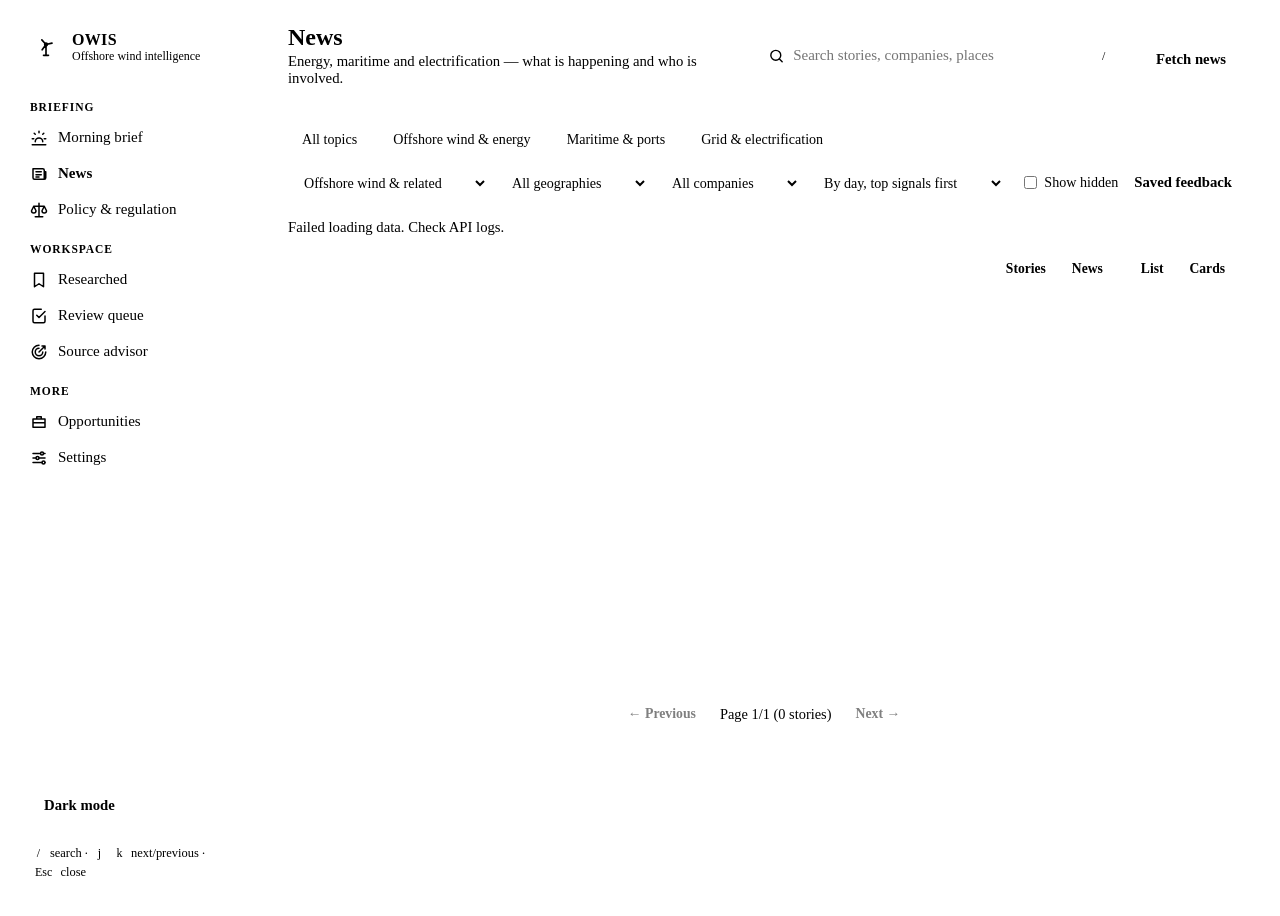
==== owis/apps/web/news.html @ 5b32b881 "Lead a story with its account and write it when the story is opened A story without an account showe" ====
<!doctype html>
<html lang="en">
<head>
  <meta charset="utf-8" />
  <meta name="viewport" content="width=device-width, initial-scale=1" />
  <title>OWIS News</title>
  <link rel="stylesheet" href="/static/theme.css" />
  <script src="/static/theme.js"></script>
  <style>
    /* Page styles for /news. Colours come from the tokens in theme.css. */
    [hidden] { display: none !important; }
    * { box-sizing: border-box; }

    /* ---------- App shell: sidebar + main column ---------- */
    .app { display: grid; grid-template-columns: 248px minmax(0, 1fr); min-height: 100vh; }
    .sidebar {
      position: sticky; top: 0; height: 100vh;
      display: flex; flex-direction: column; gap: 4px;
      padding: 18px 12px 14px;
      background: var(--sidebar);
      border-right: 1px solid var(--line);
      overflow-y: auto;
    }
    .brand { display: flex; align-items: center; gap: 10px; padding: 4px 10px 18px; color: var(--ink); text-decoration: none; }
    .brand:hover { color: var(--ink); }
    .brand-logo {
      display: grid; place-items: center; width: 32px; height: 32px; flex: none;
      border-radius: 8px; background: var(--brand); color: var(--brand-ink);
    }
    .brand-logo svg { width: 20px; height: 20px; }
    .brand-name { display: block; font-weight: 700; font-size: 1rem; letter-spacing: 0.02em; line-height: 1.2; }
    .brand-sub { display: block; font-size: 0.75rem; color: var(--muted); line-height: 1.3; }
    .side-nav { display: flex; flex-direction: column; gap: 2px; }
    .nav-label { padding: 14px 10px 6px; font-size: 0.72rem; font-weight: 700; letter-spacing: 0.08em; text-transform: uppercase; color: var(--muted); }
    .nav-item {
      display: flex; align-items: center; justify-content: flex-start; gap: 10px; width: 100%;
      margin: 0; padding: 8px 10px;
      border: 0; border-radius: 8px;
      background: transparent; color: var(--ink-2);
      font: inherit; font-size: 0.94rem; font-weight: 500; text-align: left; text-decoration: none;
      cursor: pointer;
    }
    .nav-item svg { width: 18px; height: 18px; flex: none; color: var(--muted); }
    .nav-item:hover, .nav-item:hover:not([disabled]) { background: var(--surface-hover); border-color: transparent; color: var(--ink); text-decoration: none; }
    .nav-item.active, .nav-item[aria-pressed="true"], .nav-item.active:hover:not([disabled]), .nav-item[aria-pressed="true"]:hover:not([disabled]) { background: var(--active-bg); color: var(--active-ink); font-weight: 600; }
    .theme-toggle:hover:not([disabled]) { background: var(--surface-hover); border-color: var(--line-strong); color: var(--ink); }
    .nav-item.active svg, .nav-item[aria-pressed="true"] svg { color: var(--brand); }
    .nav-count { margin-left: auto; padding: 0 7px; border-radius: 999px; background: var(--surface-2); color: var(--muted); font-size: 0.78rem; font-weight: 600; line-height: 1.6; }
    .nav-count:empty { display: none; }
    .sidebar-foot { margin-top: auto; padding: 12px 10px 0; display: flex; flex-direction: column; align-items: flex-start; gap: 10px; }
    .shortcut-hint { font-size: 0.78rem; color: var(--muted); line-height: 1.5; }
    kbd {
      display: inline-block; min-width: 1.4em; padding: 0 5px;
      border: 1px solid var(--line-strong); border-bottom-width: 2px; border-radius: 4px;
      background: var(--surface); color: var(--ink-2);
      font-family: var(--font); font-size: 0.75rem; text-align: center; line-height: 1.5;
    }

    .main { min-width: 0; }
    .main-head {
      position: sticky; top: 0; z-index: 30;
      display: flex; align-items: center; justify-content: space-between; gap: 20px;
      padding: 16px 32px;
      background: color-mix(in srgb, var(--page) 88%, transparent);
      backdrop-filter: blur(8px);
      border-bottom: 1px solid var(--line);
    }
    .main-head h1 { margin: 0; font-size: 1.5rem; font-weight: 700; }
    .main-head p { margin: 2px 0 0; color: var(--muted); font-size: 0.92rem; }
    .search {
      position: relative; flex: 0 1 380px;
    }
    .search svg { position: absolute; left: 11px; top: 50%; width: 17px; height: 17px; transform: translateY(-50%); color: var(--muted); pointer-events: none; }
    .search input { padding-left: 36px; padding-right: 40px; border-radius: 10px; background: var(--surface); }
    .search kbd { position: absolute; right: 10px; top: 50%; transform: translateY(-50%); pointer-events: none; }
    .quick-fetch { display: flex; align-items: center; gap: 10px; flex: none; }
    .quick-fetch .muted { font-size: 0.85rem; max-width: 220px; }
    .quick-fetch .muted:empty { display: none; }
    .research-panel.brief { border-left: 4px solid var(--brand); }
    .brief-headline { font-size: 1.2rem; font-weight: 700; margin: 4px 0 10px; }
    .brief ol { padding-left: 1.3em; margin: 8px 0; }
    .brief ol li { margin: 0 0 12px; }
    .brief ol li p { margin: 2px 0; }
    .brief .brief-sources { font-size: 0.85rem; color: var(--muted); }
    .content { max-width: 1080px; padding: 22px 32px 64px; }

    /* ---------- Controls ---------- */
    textarea, input, select {
      width: 100%;
      border: 1px solid var(--line-strong);
      border-radius: 8px;
      padding: 8px 11px;
      font: inherit; font-size: 0.94rem;
      background: var(--surface); color: var(--ink);
    }
    textarea { min-height: 110px; font-family: var(--mono); font-size: 0.88rem; line-height: 1.5; }
    input:focus, select:focus, textarea:focus { outline: 2px solid var(--brand); outline-offset: 0; border-color: var(--brand); }
    input[type="checkbox"], input[type="radio"] { width: auto; accent-color: var(--brand); }
    input[type="search"]::-webkit-search-cancel-button { cursor: pointer; }
    label { font-size: 0.88rem; }
    .field { display: flex; flex-direction: column; gap: 5px; font-size: 0.85rem; font-weight: 600; color: var(--ink-2); }
    button {
      display: inline-flex; align-items: center; justify-content: center; gap: 6px;
      margin-top: 8px;
      border: 1px solid var(--brand);
      border-radius: 8px;
      padding: 8px 14px;
      background: var(--brand); color: var(--brand-ink);
      font: inherit; font-size: 0.92rem; font-weight: 600;
      cursor: pointer;
      transition: background-color 0.12s ease, border-color 0.12s ease;
    }
    button:hover:not([disabled]) { background: var(--brand-hover); border-color: var(--brand-hover); }
    button[disabled] { opacity: 0.5; cursor: not-allowed; }
    button.is-busy { opacity: 0.75; cursor: progress; }
    .btn-secondary { background: var(--secondary-bg); color: var(--secondary-ink); border-color: var(--line-strong); box-shadow: var(--shadow); }
    .btn-secondary:hover:not([disabled]) { background: var(--surface-hover); border-color: var(--line-strong); }
    .btn-warning { background: var(--danger-bg); color: var(--danger); border-color: color-mix(in srgb, var(--danger) 45%, transparent); }
    .btn-warning:hover:not([disabled]) { background: var(--danger-bg); border-color: var(--danger); }
    .btn-ghost { background: transparent; color: var(--brand); border-color: transparent; padding-inline: 8px; }
    .btn-ghost:hover:not([disabled]) { background: var(--brand-soft); border-color: transparent; }
    a { text-decoration: none; }
    a:hover { text-decoration: underline; }

    /* ---------- Generic blocks used by rendered content ---------- */
    section { margin: 0; }
    .card { background: var(--surface); border: 1px solid var(--line); border-radius: 12px; padding: 20px; box-shadow: var(--shadow); }
    .card h3 { margin: 0 0 6px; font-size: 1.05rem; }
    .muted { color: var(--muted); font-size: 0.94rem; }
    .meta { margin-top: 4px; font-size: 0.86rem; color: var(--muted); }
    .grid { display: grid; grid-template-columns: repeat(auto-fill, minmax(290px, 1fr)); gap: 16px; }
    .two-col { display: grid; grid-template-columns: 1fr 1fr; gap: 14px; }
    .status { margin-top: 8px; color: var(--ok); font-size: 0.92rem; }
    .status.warn { color: var(--warn); }
    .status:empty { display: none; }
    .inline-tags, .master-tags, .story-tags { display: flex; flex-wrap: wrap; gap: 6px; }
    .inline-tags { margin-top: 8px; }
    .inline-tag, .chip-tag {
      display: inline-flex; align-items: center;
      padding: 1px 9px; border-radius: 999px;
      font-size: 0.78rem; font-weight: 500; line-height: 1.6;
      background: var(--tag-bg); color: var(--tag-ink);
    }
    .inline-tag.is-geo, .chip-tag.is-geo { background: var(--tag-plain-bg); color: var(--tag-plain-ink); }
    .inline-tag.is-actor, .chip-tag.is-actor { background: var(--tag-actor-bg); color: var(--tag-actor-ink); }
    .card-actions-inline { display: flex; flex-wrap: wrap; align-items: center; gap: 8px; margin-top: 10px; }
    .card-actions-inline button { margin-top: 0; padding: 6px 12px; font-size: 0.86rem; }
    .compact-card h3 { font-size: 1rem; line-height: 1.35; margin-bottom: 4px; }
    .compact-image { width: 100%; height: 140px; border-radius: 8px; object-fit: cover; margin-bottom: 10px; background: var(--surface-2); }
    .compact-summary { margin: 6px 0 0; font-size: 0.94rem; color: var(--muted); line-height: 1.5; display: -webkit-box; -webkit-line-clamp: 3; -webkit-box-orient: vertical; overflow: hidden; }
    .compact-meta-row { margin-top: 8px; font-size: 0.84rem; color: var(--muted); display: flex; flex-wrap: wrap; gap: 4px 10px; }
    .related-strip { margin-top: 10px; padding-top: 10px; border-top: 1px dashed var(--line); }
    .related-strip-title { font-size: 0.75rem; font-weight: 700; color: var(--muted); text-transform: uppercase; letter-spacing: 0.06em; margin-bottom: 6px; }
    .related-item { display: flex; justify-content: space-between; align-items: flex-start; gap: 8px; padding: 6px 0; border-top: 1px solid var(--line); }
    .related-item:first-of-type { border-top: 0; }
    .related-item-title { font-size: 0.9rem; line-height: 1.4; }
    .related-item-meta { font-size: 0.8rem; color: var(--muted); margin-top: 2px; }
    .related-item button { margin-top: 0; padding: 4px 9px; font-size: 0.8rem; flex: none; }
    .collection-head { display: flex; justify-content: space-between; align-items: center; gap: 8px; margin-bottom: 8px; }
    .collection-key { font-family: var(--mono); font-size: 0.82rem; color: var(--muted); }
    .collection-item { margin: 10px 0; font-size: 0.94rem; }
    .master-card { border: 1px solid var(--line); border-radius: 12px; padding: 16px; background: var(--surface); box-shadow: var(--shadow); }
    .master-card.has-image { display: grid; grid-template-columns: minmax(0, 1fr) 150px; gap: 14px; }
    .master-content { min-width: 0; }
    .master-title { font-size: 1.05rem; font-weight: 700; line-height: 1.35; margin-bottom: 4px; }
    .master-summary, .master-why { color: var(--muted); line-height: 1.5; font-size: 0.94rem; margin-top: 6px; }
    .master-tags { margin-top: 10px; }
    .story-thumb { display: block; border-radius: 8px; min-height: 100px; background-size: cover; background-position: center; background-color: var(--surface-2); }
    .selection-row { margin-top: 8px; font-size: 0.88rem; color: var(--muted); }
    .health-dot { display: inline-block; width: 9px; height: 9px; border-radius: 50%; margin-right: 6px; vertical-align: middle; }
    .health-green { background: #16a34a; }
    .health-yellow { background: #f59e0b; }
    .health-red { background: #dc2626; }
    .health-gray { background: #94a3b8; }
    .badge-paywall { display: inline-block; margin-left: 8px; padding: 1px 8px; border-radius: 999px; font-size: 0.75rem; font-weight: 700; background: var(--danger-bg); color: var(--danger); vertical-align: middle; }
    .count-badge { display: inline-block; min-width: 30px; padding: 1px 8px; border-radius: 999px; background: var(--tag-bg); color: var(--tag-ink); font-size: 0.82rem; font-weight: 700; text-align: center; }
    .count-badge.is-zero { background: var(--tag-plain-bg); color: var(--muted); }
    .card.is-clickable { cursor: pointer; transition: border-color 0.12s ease, box-shadow 0.12s ease; }
    .card.is-clickable:hover { border-color: var(--line-strong); box-shadow: var(--shadow-md); }
    .story-card.is-updated { animation: storyPulse 1.2s ease both; }
    @keyframes storyPulse { 0% { box-shadow: 0 0 0 3px var(--active-line); } 100% { box-shadow: var(--shadow); } }
    .research-panel { margin: 16px 0; padding: 18px 20px; border: 1px solid var(--line); border-radius: 12px; background: var(--surface); color: var(--ink); }
    .research-panel h3, .research-panel h4 { margin: 14px 0 6px; }
    .research-panel > h3:first-child, .research-panel > h4:first-child { margin-top: 0; }
    .research-panel p, .research-panel li { line-height: 1.6; }
    .research-ratings { display: grid; grid-template-columns: repeat(auto-fit, minmax(200px, 1fr)); gap: 12px; }
    .research-ratings > div { padding: 12px 14px; border: 1px solid var(--line); border-radius: 10px; background: var(--surface-2); }
    .pager { display: flex; align-items: center; justify-content: center; gap: 12px; margin-top: 20px; color: var(--muted); font-size: 0.9rem; }
    .pager button { margin-top: 0; padding: 6px 12px; font-size: 0.86rem; }

    /* ---------- Section heading inside a view ---------- */
    .view-head { display: flex; align-items: flex-end; justify-content: space-between; gap: 16px; flex-wrap: wrap; margin-bottom: 16px; }
    .view-head h2 { margin: 0; font-size: 1.2rem; }
    .view-head p { margin: 4px 0 0; color: var(--muted); font-size: 0.92rem; max-width: 70ch; }
    .view-actions { display: flex; flex-wrap: wrap; align-items: center; gap: 8px; }
    .view-actions button { margin-top: 0; }
    .tab-panel { display: none; }
    .tab-panel.active { display: block; }

    /* ---------- News toolbar ---------- */
    .toolbar { display: flex; flex-direction: column; gap: 12px; margin-bottom: 18px; }
    .chip-row { display: flex; flex-wrap: wrap; gap: 8px; }
    .chip {
      margin: 0; padding: 6px 14px;
      border: 1px solid var(--line-strong); border-radius: 999px;
      background: var(--surface); color: var(--ink-2);
      font-size: 0.88rem; font-weight: 500; box-shadow: none;
    }
    .chip:hover:not([disabled]) { background: var(--surface-hover); border-color: var(--line-strong); }
    .chip[aria-pressed="true"], .chip[aria-pressed="true"]:hover:not([disabled]) { background: var(--ink); border-color: var(--ink); color: var(--surface); }
    .filter-row { display: flex; flex-wrap: wrap; align-items: center; gap: 8px; }
    .pill-select {
      width: auto; max-width: 220px; padding: 6px 30px 6px 12px;
      border-radius: 8px; font-size: 0.88rem; font-weight: 500;
      background-color: var(--surface);
    }
    .filter-row .spacer { flex: 1; }
    .toggle-label { display: inline-flex; align-items: center; gap: 7px; font-size: 0.88rem; color: var(--ink-2); cursor: pointer; }
    .view-toggle { display: inline-flex; gap: 2px; padding: 3px; border: 1px solid var(--line); border-radius: 9px; background: var(--surface-2); }
    .view-toggle button { margin: 0; padding: 4px 12px; border: 0; border-radius: 6px; background: transparent; color: var(--muted); font-size: 0.85rem; box-shadow: none; }
    .view-toggle button:hover:not([disabled]) { background: transparent; color: var(--ink); }
    .view-toggle button.active, .view-toggle button.active:hover:not([disabled]) { background: var(--surface); color: var(--ink); box-shadow: var(--shadow); }
    #feedbackNotice:empty { display: none; }
    #showDismissed { margin: 0; }

    /* ---------- Story feed ---------- */
    #readingStories.story-list { display: flex; flex-direction: column; background: var(--surface); border: 1px solid var(--line); border-radius: 12px; box-shadow: var(--shadow); overflow: hidden; }
    .day-head { margin: 0; padding: 14px 20px 8px; font-size: 0.78rem; font-weight: 700; letter-spacing: 0.06em; text-transform: uppercase; color: var(--muted); background: var(--surface-2); border-bottom: 1px solid var(--line); }
    .story-list .day-head:not(:first-child) { border-top: 1px solid var(--line); }
    .grid .day-head { grid-column: 1 / -1; padding: 6px 2px 0; background: transparent; border: 0; }
    .story {
      display: grid; grid-template-columns: minmax(0, 1fr) auto; gap: 18px;
      padding: 18px 20px; cursor: pointer; position: relative;
      transition: background-color 0.12s ease;
    }
    .story-list .story + .story { border-top: 1px solid var(--line); }
    .story:hover { background: var(--surface-hover); }
    .story.is-active { background: var(--active-bg); box-shadow: inset 3px 0 0 var(--brand); }
    .story-source { display: flex; align-items: center; flex-wrap: wrap; gap: 6px; font-size: 0.84rem; color: var(--muted); }
    .source-avatar {
      display: grid; place-items: center; width: 20px; height: 20px; flex: none;
      border-radius: 5px; background: var(--brand-soft); color: var(--brand);
      font-size: 0.7rem; font-weight: 800;
    }
    .source-name { color: var(--ink-2); font-weight: 600; }
    .sources-badge { padding: 0 8px; border-radius: 999px; border: 1px solid var(--line-strong); font-size: 0.75rem; font-weight: 600; color: var(--ink-2); line-height: 1.6; }
    .case-link { background: none; cursor: pointer; margin: 0; box-shadow: none; color: var(--brand); border-color: var(--brand); }
    .case-link:hover { background: var(--brand-soft); }
    .case-name { display: block; font-size: 0.78rem; font-weight: 700; letter-spacing: 0.04em; text-transform: uppercase; color: var(--brand); margin-bottom: 2px; }
    .case-timeline { list-style: none; padding: 0; margin: 8px 0 0; border-left: 2px solid var(--line-strong); }
    .case-timeline li { position: relative; padding: 0 0 16px 16px; }
    .case-timeline li::before { content: ""; position: absolute; left: -6px; top: 6px; width: 10px; height: 10px; border-radius: 50%; background: var(--brand); }
    .case-timeline time { font-size: 0.8rem; color: var(--muted); }
    .case-timeline button { display: block; margin: 2px 0 4px; padding: 0; border: 0; background: none; color: var(--ink); font-weight: 700; font-size: 1rem; text-align: left; cursor: pointer; box-shadow: none; }
    .case-timeline button:hover { text-decoration: underline; }
    .case-timeline p { margin: 0 0 4px; }
    .focus-badge { padding: 0 8px; border-radius: 999px; background: var(--tag-actor-bg); color: var(--tag-actor-ink); font-size: 0.75rem; font-weight: 600; line-height: 1.6; }
    .access-badge { padding: 0 8px; border-radius: 999px; border: 1px solid var(--line-strong); color: var(--warn); font-size: 0.75rem; font-weight: 600; line-height: 1.6; }
    .access-badge::before { content: "\1F512\FE0E  "; font-size: 0.7rem; }
    .access-badge.is-open { color: var(--ok); }
    .access-badge.is-open::before { content: "\2713  "; }
    .also-covered ul { margin: 6px 0 0; padding-left: 18px; }
    .also-covered li { margin: 4px 0; }
    .signal-reasons { margin-top: 10px; display: flex; flex-wrap: wrap; align-items: center; gap: 6px; font-size: 0.82rem; color: var(--muted); }
    .story h3 { margin: 6px 0 0; font-size: 1.08rem; line-height: 1.38; font-weight: 650; }
    .story-open {
      margin: 0; padding: 0; border: 0; background: none; box-shadow: none;
      color: var(--ink); font: inherit; text-align: left; display: inline; cursor: pointer;
    }
    .story-open:hover:not([disabled]) { background: none; color: var(--brand); }
    .story-open::after { content: ""; position: absolute; inset: 0; }
    .story-description { margin: 6px 0 0; color: var(--muted); font-size: 0.95rem; line-height: 1.55; max-width: 72ch; display: -webkit-box; -webkit-line-clamp: 2; -webkit-box-orient: vertical; overflow: hidden; }
    .story-tags { margin-top: 10px; position: relative; }
    .story-image { width: 132px; height: 92px; border-radius: 8px; background: var(--surface-2) center / cover no-repeat; border: 1px solid var(--line); }
    #readingStories.grid .story { grid-template-columns: 1fr; gap: 12px; padding: 14px; background: var(--surface); border: 1px solid var(--line); border-radius: 12px; box-shadow: var(--shadow); }
    #readingStories.grid .story:hover { box-shadow: var(--shadow-md); border-color: var(--line-strong); }
    #readingStories.grid .story-image { order: -1; width: 100%; height: 160px; }
    #readingStories.grid .story-description { -webkit-line-clamp: 3; }
    .empty-state { padding: 48px 24px; text-align: center; color: var(--muted); }
    .empty-state strong { display: block; margin-bottom: 4px; color: var(--ink); font-size: 1.05rem; }
    .skeleton { padding: 18px 20px; border-top: 1px solid var(--line); }
    .skeleton:first-child { border-top: 0; }
    .skeleton span { display: block; height: 12px; margin-top: 10px; border-radius: 6px; background: var(--skeleton); animation: shimmer 1.4s ease-in-out infinite; }
    .skeleton span:first-child { width: 22%; margin-top: 0; }
    .skeleton span:nth-child(2) { width: 70%; height: 16px; }
    .skeleton span:nth-child(3) { width: 92%; }
    @keyframes shimmer { 50% { opacity: 0.45; } }

    /* ---------- Settings ---------- */
    .settings-tabs { display: flex; gap: 4px; margin-bottom: 20px; border-bottom: 1px solid var(--line); }
    .settings-tabs [role="tab"] {
      margin: 0 0 -1px; padding: 10px 14px;
      border: 0; border-bottom: 2px solid transparent; border-radius: 0;
      background: transparent; color: var(--muted); font-weight: 600; box-shadow: none;
    }
    .settings-tabs [role="tab"]:hover:not([disabled]) { background: transparent; border-color: transparent; border-bottom-color: var(--line-strong); color: var(--ink); }
    .settings-tabs [aria-selected="true"], .settings-tabs [aria-selected="true"]:hover:not([disabled]) { color: var(--ink); border-bottom-color: var(--brand); }
    .settings-grid { display: grid; grid-template-columns: repeat(2, minmax(0, 1fr)); gap: 16px; }
    .settings-grid .span-2 { grid-column: 1 / -1; }
    .panel { background: var(--surface); border: 1px solid var(--line); border-radius: 12px; padding: 20px; box-shadow: var(--shadow); }
    .panel > h3 { margin: 0 0 4px; font-size: 1.02rem; }
    .panel > p.muted { margin: 0 0 14px; font-size: 0.9rem; }
    .panel .actions { display: flex; flex-wrap: wrap; gap: 8px; margin-top: 14px; }
    .panel .actions button { margin-top: 0; }
    .form-grid { display: grid; grid-template-columns: repeat(auto-fit, minmax(170px, 1fr)); gap: 12px; }
    .table-wrap { overflow-x: auto; margin-top: 4px; }
    .sources-table { width: 100%; border-collapse: collapse; font-size: 0.88rem; }
    .sources-table th, .sources-table td { border-bottom: 1px solid var(--line); padding: 9px 8px; text-align: left; vertical-align: top; }
    .sources-table th { color: var(--muted); font-weight: 600; font-size: 0.78rem; text-transform: uppercase; letter-spacing: 0.04em; }
    .sources-table tbody tr:hover { background: var(--surface-hover); }
    .row-actions button { margin: 0 4px 4px 0; padding: 4px 10px; font-size: 0.82rem; }
    .ai-row { display: flex; align-items: center; gap: 10px; flex-wrap: wrap; }
    .ai-row button { margin-top: 0; }
    .run-progress { display: none; margin-top: 14px; padding: 14px; border: 1px solid var(--line); border-radius: 10px; background: var(--surface-2); }
    .run-progress.active { display: block; }
    .run-progress-head { display: flex; justify-content: space-between; align-items: center; gap: 10px; margin-bottom: 8px; }
    .run-progress-title { font-weight: 700; }
    .run-progress-time { font-size: 0.88rem; color: var(--muted); font-family: var(--mono); }
    .run-progress-bar { height: 8px; border-radius: 999px; overflow: hidden; background: var(--line); }
    .run-progress-fill { width: 0%; height: 100%; border-radius: 999px; background: var(--brand); transition: width 0.6s ease; }
    .run-progress-meta { display: flex; justify-content: space-between; gap: 12px; margin-top: 8px; font-size: 0.88rem; color: var(--muted); }
    .run-progress-warning { margin-top: 8px; font-size: 0.88rem; color: var(--warn); display: none; }
    .run-progress-warning.active { display: block; }
    .source-progress-list { margin-top: 10px; display: grid; grid-template-columns: repeat(auto-fit, minmax(210px, 1fr)); gap: 8px; }
    .source-progress-item { border: 1px solid var(--line); border-radius: 8px; padding: 8px 10px; background: var(--surface); }
    .source-progress-name { font-size: 0.86rem; font-weight: 700; }
    .source-progress-detail { margin-top: 2px; font-size: 0.82rem; color: var(--muted); line-height: 1.4; }
    .source-progress-item.is-error { border-color: var(--danger); background: var(--danger-bg); }
    .source-progress-item.is-active { border-color: var(--active-line); background: var(--active-bg); }
    .source-progress-item.is-pending { opacity: 0.7; }
    .source-progress-item.is-done { border-color: var(--accent); }
    #sourceConfig > h3 { margin-top: 0; }
    #sourceConfig label { display: block; margin-top: 12px; font-weight: 600; }
    #sourceConfig select { margin-top: 5px; max-width: 360px; }
    fieldset { border: 1px solid var(--line); border-radius: 8px; margin: 12px 0; padding: 10px 14px; }
    legend { padding: 0 6px; font-weight: 600; font-size: 0.88rem; }
    details > summary { cursor: pointer; }

    /* ---------- Source advisor ---------- */
    .advice-list { display: grid; gap: 12px; }
    .advice-card { display: grid; grid-template-columns: minmax(0, 1fr) auto; gap: 16px; align-items: start; padding: 16px 18px; background: var(--surface); border: 1px solid var(--line); border-radius: 12px; box-shadow: var(--shadow); }
    .advice-card h4 { margin: 0 0 4px; font-size: 1rem; }
    .advice-card p { margin: 4px 0 0; color: var(--ink-2); font-size: 0.92rem; }
    .advice-card ul { margin: 8px 0 0; padding-left: 18px; font-size: 0.88rem; }
    .advice-card li { margin: 2px 0; }
    .advice-actions { display: flex; flex-wrap: wrap; gap: 8px; }
    .advice-actions button { margin: 0; }
    .weight-change { font-weight: 600; }
    .weight-change.up { color: var(--ok); }
    .weight-change.down { color: var(--warn); }
    .share-bar { display: inline-block; width: 60px; height: 6px; margin-right: 6px; border-radius: 999px; background: var(--line); vertical-align: middle; overflow: hidden; }
    .share-bar span { display: block; height: 100%; background: var(--brand); }
    @media (max-width: 640px) { .advice-card { grid-template-columns: 1fr; } }

    /* ---------- Review ---------- */
    .review-actions { display: flex; flex-wrap: wrap; gap: 8px; margin-top: 14px; }
    .review-actions button { margin-top: 0; }
    .subhead { margin: 28px 0 4px; font-size: 1.05rem; }

    /* ---------- Reading pane (detail drawer) ---------- */
    .detail-overlay { position: fixed; inset: 0; z-index: 1000; display: none; justify-content: flex-end; background: var(--overlay); }
    .detail-overlay.open { display: flex; }
    .detail-panel {
      width: min(760px, 100%); height: 100%; overflow-y: auto;
      background: var(--surface); border-left: 1px solid var(--line); box-shadow: var(--shadow-strong);
      animation: drawerIn 0.18s ease-out;
    }
    @keyframes drawerIn { from { transform: translateX(24px); opacity: 0.6; } to { transform: none; opacity: 1; } }
    .detail-head {
      position: sticky; top: 0; z-index: 2;
      display: flex; flex-direction: column; gap: 12px;
      padding: 14px 28px 16px; background: var(--surface); border-bottom: 1px solid var(--line);
    }
    .detail-controls { display: flex; gap: 6px; align-items: center; justify-content: flex-end; order: -1; }
    .detail-controls .grow { flex: 1; font-size: 0.8rem; color: var(--muted); }
    .detail-close, .detail-nav-btn { margin-top: 0; padding: 5px 11px; font-size: 0.85rem; background: var(--secondary-bg); color: var(--secondary-ink); border-color: var(--line-strong); }
    .detail-close:hover:not([disabled]), .detail-nav-btn:hover:not([disabled]) { background: var(--surface-hover); border-color: var(--line-strong); }
    #detailTitle { margin: 0; font-size: 1.5rem; line-height: 1.3; font-weight: 700; }
    .detail-body { padding: 20px 28px 40px; color: var(--ink); font-size: 1rem; line-height: 1.65; }
    .detail-body > details { margin-top: 16px; }
    .detail-body summary { color: var(--muted); font-weight: 600; font-size: 0.9rem; }
    .detail-grid { display: grid; grid-template-columns: repeat(auto-fit, minmax(220px, 1fr)); gap: 10px; margin-top: 12px; }
    .detail-block { border: 1px solid var(--line); border-radius: 10px; padding: 12px; background: var(--surface-2); }
    .detail-block h4 { margin: 0 0 8px; font-size: 0.95rem; }
    .detail-summary, .detail-why { margin-top: 18px; color: var(--ink); line-height: 1.65; }
    .detail-summary strong, .detail-why strong, .detail-source-context h4 {
      display: block; margin: 0 0 6px;
      color: var(--muted); font-size: 0.75rem; font-weight: 700; text-transform: uppercase; letter-spacing: 0.07em;
    }
    .detail-why { padding: 14px 16px; border-radius: 10px; background: var(--surface-2); }
    .detail-linkedin-suggestion { display: none; margin-top: 14px; padding: 14px 16px; border-radius: 10px; background: var(--active-bg); }
    .detail-linkedin-suggestion.open { display: block; }
    .detail-linkedin-suggestion strong { display: block; margin-bottom: 4px; color: var(--active-ink); font-size: 0.9rem; }
    .detail-linkedin-text { line-height: 1.6; font-size: 0.95rem; }
    .detail-meta-strip { margin-top: 10px; display: flex; flex-wrap: wrap; gap: 6px; }
    .detail-meta-chip { display: inline-flex; align-items: center; gap: 6px; max-width: 100%; padding: 3px 10px; border-radius: 999px; background: var(--surface-2); border: 1px solid var(--line); }
    .detail-meta-label { font-size: 0.72rem; text-transform: uppercase; letter-spacing: 0.05em; color: var(--muted); white-space: nowrap; }
    .detail-meta-value { font-size: 0.86rem; line-height: 1.4; word-break: break-word; }
    .detail-preview, .detail-topline { margin-top: 8px; display: grid; grid-template-columns: minmax(0, 1fr); gap: 16px; }
    .detail-topline.has-image > div:last-child { order: -1; }
    .detail-preview-text { min-width: 0; }
    .detail-preview-image { width: 100%; max-height: 300px; border-radius: 10px; object-fit: cover; background: var(--surface-2); }
    .detail-preview-lead, .detail-preview-excerpt { margin-top: 10px; line-height: 1.65; font-size: 1rem; }
    .detail-source-context { margin-top: 18px; padding: 16px; border: 1px solid var(--line); border-radius: 10px; }
    .detail-source-context-text { white-space: pre-wrap; line-height: 1.7; font-size: 1rem; }
    .detail-source-link { margin-top: 10px; font-size: 0.9rem; }
    .detail-action-row { margin-top: 10px; display: flex; flex-wrap: wrap; gap: 8px; }
    .detail-body > .detail-action-row:first-child { display: inline-flex; margin: 0 8px 4px 0; vertical-align: top; }
    .detail-body > .detail-action-row:first-child + .detail-action-row { display: inline-flex; margin: 0 0 4px; vertical-align: top; }
    .detail-action-row button { margin-top: 0; padding: 6px 12px; font-size: 0.86rem; }
    .detail-body > button { margin-right: 6px; }
    .info-search {
      display: inline-flex; align-items: center; padding: 6px 12px;
      border: 1px solid var(--line-strong); border-radius: 8px;
      background: var(--secondary-bg); color: var(--secondary-ink);
      font-size: 0.86rem; font-weight: 600; text-decoration: none; box-shadow: var(--shadow);
    }
    .info-search:hover { background: var(--surface-hover); color: var(--ink); text-decoration: none; }

    body.settings-open .nav-item.tab-btn.active { background: transparent; color: var(--ink-2); font-weight: 500; }
    body.settings-open .nav-item.tab-btn.active svg { color: var(--muted); }

    /* ---------- Responsive ---------- */
    @media (max-width: 1100px) {
      .settings-grid { grid-template-columns: 1fr; }
    }
    @media (max-width: 900px) {
      .app { grid-template-columns: 1fr; }
      .sidebar {
        position: sticky; top: 0; z-index: 40; height: auto;
        flex-direction: row; align-items: center; gap: 8px;
        padding: 8px 12px; border-right: 0; border-bottom: 1px solid var(--line);
        overflow-x: auto; overflow-y: hidden;
      }
      .brand { padding: 0 6px 0 0; }
      .brand-text, .nav-label, .shortcut-hint { display: none; }
      .side-nav { flex-direction: row; gap: 2px; }
      .nav-item { white-space: nowrap; padding: 7px 10px; }
      .sidebar-foot { margin: 0 0 0 auto; padding: 0; }
      .main-head { position: static; flex-wrap: wrap; padding: 14px 16px; }
      .search { flex: 1 1 100%; }
      .search kbd { display: none; }
      .content { padding: 16px 16px 48px; }
      .two-col { grid-template-columns: 1fr; }
    }
    @media (max-width: 640px) {
      .chip-row, .filter-row { flex-wrap: nowrap; overflow-x: auto; margin: 0 -16px; padding: 0 16px 2px; scrollbar-width: none; }
      .chip-row::-webkit-scrollbar, .filter-row::-webkit-scrollbar { display: none; }
      .chip, .pill-select, .toggle-label, #showFeedbackHistory { flex: none; white-space: nowrap; }
      .filter-row .spacer { display: none; }
      .story { grid-template-columns: 1fr; padding: 16px; }
      .story-image { display: none; }
      #readingStories.grid .story-image { display: block; }
      .main-head h1 { font-size: 1.3rem; }
      .theme-toggle .label { display: none; }
      .detail-head { padding: 12px 16px 14px; }
      .detail-body { padding: 16px 16px 32px; }
      #detailTitle { font-size: 1.25rem; }
      .master-card.has-image { grid-template-columns: 1fr; }
    }
  </style>
</head>
<body>
  <div class="app">
    <aside class="sidebar">
      <a class="brand" href="/news" aria-label="OWIS – news">
        <span class="brand-logo" aria-hidden="true">
          <svg viewBox="0 0 24 24" fill="none" stroke="currentColor" stroke-width="2" stroke-linecap="round" stroke-linejoin="round"><circle cx="12" cy="9" r="1.6"/><path d="M12 10.6V22M12 9 7 3.5M12 9l7.2-1.6M12 9l-4.6 6.4M9 22h6"/></svg>
        </span>
        <span class="brand-text"><span class="brand-name">OWIS</span><span class="brand-sub">Offshore wind intelligence</span></span>
      </a>
      <nav class="side-nav" aria-label="Sections">
        <div class="nav-label">Briefing</div>
        <button class="nav-item tab-btn" data-tab="morning" type="button">
          <svg viewBox="0 0 24 24" fill="none" stroke="currentColor" stroke-width="2" stroke-linecap="round" stroke-linejoin="round" aria-hidden="true"><path d="M12 3v2M5.6 5.6 7 7M3 13h2M19 13h2M17 7l1.4-1.4M7 17a5 5 0 0 1 10 0M3 21h18"/></svg>
          Morning brief
        </button>
        <button class="nav-item tab-btn active" data-tab="reading" type="button">
          <svg viewBox="0 0 24 24" fill="none" stroke="currentColor" stroke-width="2" stroke-linecap="round" stroke-linejoin="round" aria-hidden="true"><path d="M4 5h13a2 2 0 0 1 2 2v12a2 2 0 0 0 2-2V9h-2M4 5v12a2 2 0 0 0 2 2h13M8 9h7M8 13h7M8 16h4"/></svg>
          News <span class="nav-count" id="navNewsCount"></span>
        </button>
        <button class="nav-item tab-btn" data-tab="governance" type="button">
          <svg viewBox="0 0 24 24" fill="none" stroke="currentColor" stroke-width="2" stroke-linecap="round" stroke-linejoin="round" aria-hidden="true"><path d="M12 3v18M7 21h10M5 7h14M5 7l-3 6a3 3 0 0 0 6 0zM19 7l-3 6a3 3 0 0 0 6 0z"/></svg>
          Policy &amp; regulation
        </button>
        <div class="nav-label">Workspace</div>
        <button class="nav-item tab-btn" data-tab="researched" type="button">
          <svg viewBox="0 0 24 24" fill="none" stroke="currentColor" stroke-width="2" stroke-linecap="round" stroke-linejoin="round" aria-hidden="true"><path d="M6 3h12v18l-6-4-6 4z"/></svg>
          Researched
        </button>
        <button class="nav-item tab-btn" data-tab="review" type="button">
          <svg viewBox="0 0 24 24" fill="none" stroke="currentColor" stroke-width="2" stroke-linecap="round" stroke-linejoin="round" aria-hidden="true"><path d="M9 11l3 3 8-8M20 12v7a2 2 0 0 1-2 2H6a2 2 0 0 1-2-2V5a2 2 0 0 1 2-2h9"/></svg>
          Review queue
        </button>
        <button class="nav-item tab-btn" data-tab="sources" type="button">
          <svg viewBox="0 0 24 24" fill="none" stroke="currentColor" stroke-width="2" stroke-linecap="round" stroke-linejoin="round" aria-hidden="true"><path d="M12 3a9 9 0 1 0 9 9M12 7a5 5 0 1 0 5 5M12 12l8-8M16 4h4v4"/></svg>
          Source advisor <span class="nav-count" id="navAdviceCount"></span>
        </button>
        <div class="nav-label">More</div>
        <a class="nav-item" href="/opportunities">
          <svg viewBox="0 0 24 24" fill="none" stroke="currentColor" stroke-width="2" stroke-linecap="round" stroke-linejoin="round" aria-hidden="true"><path d="M4 8h16v11H4zM9 8V5h6v3M4 13h16"/></svg>
          Opportunities
        </a>
        <button class="nav-item" id="showSettingsView" type="button" aria-pressed="false">
          <svg viewBox="0 0 24 24" fill="none" stroke="currentColor" stroke-width="2" stroke-linecap="round" stroke-linejoin="round" aria-hidden="true"><path d="M4 6h10M18 6h2M4 12h4M12 12h8M4 18h12M20 18h0"/><circle cx="16" cy="6" r="2"/><circle cx="10" cy="12" r="2"/><circle cx="18" cy="18" r="2"/></svg>
          Settings
        </button>
        <button id="showNewsView" type="button" aria-pressed="true" hidden>News</button>
      </nav>
      <div class="sidebar-foot">
        <button type="button" class="theme-toggle" data-theme-toggle>Dark mode</button>
        <p class="shortcut-hint"><kbd>/</kbd> search · <kbd>j</kbd> <kbd>k</kbd> next/previous · <kbd>Esc</kbd> close</p>
      </div>
    </aside>

    <main class="main">
      <header class="main-head">
        <div>
          <h1 id="pageTitle">News</h1>
          <p id="pageSubtitle">Energy, maritime and electrification — what is happening and who is involved.</p>
        </div>
        <label class="search" id="searchBox">
          <svg viewBox="0 0 24 24" fill="none" stroke="currentColor" stroke-width="2" stroke-linecap="round" aria-hidden="true"><circle cx="11" cy="11" r="7"/><path d="m20 20-3.5-3.5"/></svg>
          <input id="storySearch" type="search" placeholder="Search stories, companies, places" aria-label="Search stories" autocomplete="off" />
          <kbd aria-hidden="true">/</kbd>
        </label>
        <div class="quick-fetch">
          <button id="quickFetchBtn" type="button" title="Fetch and process new articles from the last two days">Fetch news</button>
          <span id="quickFetchStatus" class="muted" role="status" aria-live="polite"></span>
        </div>
      </header>

      <div class="content">
        <section id="settingsView" hidden>
          <div class="settings-tabs" role="tablist" aria-label="Settings sections">
            <button id="newsSettingsTab" type="button" role="tab" aria-selected="true" aria-controls="newsSettings">News sources</button>
            <button id="regulatorySettingsTab" type="button" role="tab" aria-selected="false" aria-controls="regulatorySettings" tabindex="-1">Regulatory sources</button>
          </div>

          <section id="newsSettings" role="tabpanel" aria-labelledby="newsSettingsTab">
            <div class="settings-grid">
              <div class="panel">
                <h3>Fetch news</h3>
                <p class="muted">Collect and process new articles from all active sources.</p>
                <div class="form-grid">
                  <label class="field">Days back <input id="fetchDaysBack" type="number" min="1" max="90" value="7" /></label>
                </div>
                <div class="actions">
                  <button id="runPipelineBtn" type="button">Fetch and process now</button>
                  <button id="backfillBtn" class="btn-secondary" type="button">Expand older stories (up to 5)</button>
                </div>
                <div id="adminStatus" class="status"></div>
                <div id="runProgress" class="run-progress" aria-live="polite">
                  <div class="run-progress-head">
                    <div id="runProgressTitle" class="run-progress-title">Pipeline running</div>
                    <div id="runProgressTime" class="run-progress-time">00:00</div>
                  </div>
                  <div class="run-progress-bar"><div id="runProgressFill" class="run-progress-fill"></div></div>
                  <div class="run-progress-meta"><span id="runProgressStep">Waiting to start...</span><span id="runProgressPercent">0%</span></div>
                  <div id="runProgressWarning" class="run-progress-warning">This run is taking longer than expected. It may still be working, but it could also be waiting on a slow source.</div>
                  <div id="sourceProgressList" class="source-progress-list"></div>
                </div>
              </div>

              <div class="panel">
                <h3>Add sources</h3>
                <p class="muted">Paste one source per line: a name and URL, or just a URL. RSS feeds are found automatically.</p>
                <textarea id="sourceInput" placeholder="Recharge - https://www.rechargenews.com&#10;https://windeurope.org"></textarea>
                <div class="actions"><button id="importBtn" type="button">Import sources</button></div>
              </div>

              <div class="panel span-2">
                <h3>Monitored sources</h3>
                <p class="muted">Health, latest results and controls for each source. Select Edit to change a source below.</p>
                <div class="table-wrap">
                  <table class="sources-table">
                    <thead><tr><th>#</th><th>Name</th><th>Type</th><th>URL</th><th>Last items</th><th>Health</th><th>Enabled</th><th>Actions</th></tr></thead>
                    <tbody id="sourcesBody"></tbody>
                  </table>
                </div>
              </div>

              <div class="panel">
                <h3>Edit source</h3>
                <p class="muted">Changes are saved for future fetches.</p>
                <div class="form-grid">
                  <label class="field">Index <input id="editIndex" type="number" readonly /></label>
                  <label class="field">Name <input id="editName" /></label>
                  <label class="field">Homepage <input id="editHomepage" /></label>
                  <label class="field">URL <input id="editUrl" /></label>
                  <label class="field">Type <select id="editType"><option value="rss">RSS</option><option value="scrape">Web page</option></select></label>
                  <label class="field">Priority <input id="editPriority" /></label>
                  <label class="field">Topic
                    <select id="editInterest"><option value="all">All</option><option value="energy">Offshore wind / energy</option><option value="maritime">Maritime / ports</option><option value="grid">Grid / electrification</option></select>
                  </label>
                </div>
                <div class="actions"><button id="saveEditBtn" class="btn-secondary" type="button">Save changes</button></div>
              </div>

              <div class="panel">
                <h3>Maintenance</h3>
                <p class="muted">Keep the source list clean and check AI availability.</p>
                <div class="actions" style="margin-top:0">
                  <button id="healthBtn" class="btn-secondary" type="button">Check source health</button>
                  <button id="rediscoverBtn" class="btn-secondary" type="button">Rediscover RSS feeds</button>
                  <button id="dedupeBtn" class="btn-warning" type="button">Remove duplicates</button>
                </div>
                <p id="settingsSearchBudget" class="muted" style="margin:16px 0 0"></p>
                <div class="ai-row" style="margin-top:8px">
                  <span id="aiStatus" class="muted">AI: unknown</span>
                  <button id="checkAiBtn" class="btn-secondary" type="button">Check AI</button>
                </div>
                <h3 style="margin:20px 0 4px;font-size:0.95rem">Display filters</h3>
                <div class="form-grid">
                  <label class="field">Source <select id="sourceFilter"><option value="">All sources</option></select></label>
                </div>
              </div>
            </div>
          </section>

          <section id="regulatorySettings" role="tabpanel" aria-labelledby="regulatorySettingsTab" hidden>
            <div class="panel">
              <div id="sourceConfig">
                <h3>Jurisdictions, organisations and sources</h3>
                <p class="muted">Configure jurisdictions, organisations, policy and calendar sources. The shared registry also includes news sources. Pausing preserves sources and their history.</p>
                <div class="card-actions-inline">
                  <button type="button" id="cfgReload" class="btn-secondary">Reload</button>
                  <button type="button" id="cfgAddJurisdiction">+ Jurisdiction</button>
                  <button type="button" id="cfgExport" class="btn-secondary">Export</button>
                  <button type="button" id="cfgImportToggle" class="btn-secondary">Import</button>
                </div>
                <p id="cfgStatus" role="status" aria-live="polite"></p>
                <div id="cfgImportPanel" hidden>
                  <p>Import merges records by their stable IDs. Existing records with matching IDs are updated; other records and history remain. Credentials are not included in exports.</p>
                  <label>Configuration file <input id="cfgImportFile" type="file" accept=".json,application/json"></label>
                  <button type="button" id="cfgImportApply" disabled>Validate and import</button>
                  <p id="cfgImportSummary"></p>
                </div>
                <label>Jurisdiction <select id="cfgJurisdiction"><option value="">Loading…</option></select></label>
                <div id="cfgJurisdictionActions" class="card-actions-inline"></div>
                <div id="cfgEditor" class="research-panel" hidden></div>
                <div id="cfgTree"></div>
              </div>
            </div>
          </section>
        </section>

        <div id="articlesView">
          <section id="newsFilters" class="toolbar" aria-label="Filters">
            <div class="chip-row" role="group" aria-label="Topic" id="topicChips">
              <button type="button" class="chip" data-topic="all" aria-pressed="true">All topics</button>
              <button type="button" class="chip" data-topic="energy" aria-pressed="false">Offshore wind &amp; energy</button>
              <button type="button" class="chip" data-topic="maritime" aria-pressed="false">Maritime &amp; ports</button>
              <button type="button" class="chip" data-topic="grid" aria-pressed="false">Grid &amp; electrification</button>
              <select id="interestFilter" hidden aria-hidden="true" tabindex="-1"><option value="all">All topics</option><option value="energy">Offshore wind &amp; energy</option><option value="maritime">Maritime &amp; ports</option><option value="grid">Grid &amp; electrification</option></select>
            </div>
            <div class="filter-row">
              <select id="domainFilter" class="pill-select" aria-label="Focus"><option value="core" selected>Offshore wind &amp; related</option><option value="offshore_wind">Offshore wind only</option><option value="adjacent_energy">Related areas only</option><option value="other_energy">Other energy</option><option value="all">All energy news</option></select>
              <select id="geographyFilter" class="pill-select" aria-label="Geography"><option value="">All geographies</option></select>
              <select id="companyFilter" class="pill-select" aria-label="Company"><option value="">All companies</option></select>
              <select id="storySort" class="pill-select" aria-label="Sort by"><option value="latest">By day, top signals first</option><option value="relevance">Most relevant</option></select>
              <span class="spacer"></span>
              <label class="toggle-label"><input type="checkbox" id="showDismissed"> Show hidden</label>
              <button type="button" id="showFeedbackHistory" class="btn-ghost" style="margin:0">Saved feedback</button>
            </div>
            <div id="feedbackNotice" class="status" role="status" aria-live="polite"></div>
            <div id="editorialHistory" class="panel" hidden><h3>Saved feedback</h3><div id="editorialHistoryBody"></div><div class="actions"><button type="button" class="btn-secondary" onclick="this.closest('.panel').hidden=true">Close</button></div></div>
            <div id="editorialDraft" class="panel" hidden><h3>LinkedIn draft · saved</h3><textarea id="draftBody" readonly rows="10"></textarea><div class="actions"><button id="copyDraft" type="button">Copy</button><button type="button" class="btn-secondary" onclick="this.closest('.panel').hidden=true">Close</button></div></div>
          </section>

          <div id="tab-morning" class="tab-panel">
            <div class="view-head">
              <div>
                <h2>Morning brief</h2>
                <p>Last 24 hours, today and the next 90 days across energy, offshore wind, maritime and electrification.</p>
              </div>
              <div class="view-actions">
                <select id="morningHistory" class="pill-select" aria-label="Saved report"><option value="">Latest report</option></select>
                <button type="button" class="btn-secondary" data-copy-morning disabled>Copy report</button>
                <button type="button" data-generate-morning>Generate / refresh</button>
              </div>
            </div>
            <p id="morningSchedule" class="muted"></p>
            <p id="morningStatus" role="status" aria-live="polite"></p>
            <div id="morningBody"></div>
          </div>

          <div id="tab-governance" class="tab-panel">
            <div class="view-head">
              <div>
                <h2>Policy &amp; regulation</h2>
                <p>Norway and EU first, followed by the Nordics and other European countries. Based on the latest saved morning brief.</p>
              </div>
              <div class="view-actions">
                <select id="policyRegion" class="pill-select" aria-label="Jurisdiction"><option value="">All regions</option><option>Norway</option><option>EU</option><option>Nordics</option><option>Europe</option></select>
                <button type="button" data-generate-morning>Update outlook</button>
              </div>
            </div>
            <p id="policyStatus" role="status" aria-live="polite"></p>
            <div id="policyBody"></div>
          </div>

          <div id="tab-reading" class="tab-panel active">
            <div class="view-head" style="margin-bottom:12px">
              <p id="readingSummary" class="muted" style="margin:0" aria-live="polite"></p>
              <div style="display:flex;gap:8px;flex-wrap:wrap">
              <div class="view-toggle" role="group" aria-label="Show stories or every news item">
                <button type="button" data-reading-unit="stories" title="One row per story: developments on the same project or topic within a week">Stories</button>
                <button type="button" data-reading-unit="news" title="Every news item as it came in, newest first">News</button>
              </div>
              <div class="view-toggle" role="group" aria-label="Layout">
                <button id="readingListViewBtn" class="active" type="button" data-reading-layout="list">List</button>
                <button id="readingCardViewBtn" type="button" data-reading-layout="cards">Cards</button>
              </div>
              </div>
            </div>
            <div id="readingStories" class="story-list" aria-busy="true">
              <div class="skeleton"><span></span><span></span><span></span></div>
              <div class="skeleton"><span></span><span></span><span></span></div>
              <div class="skeleton"><span></span><span></span><span></span></div>
              <div class="skeleton"><span></span><span></span><span></span></div>
            </div>
            <div class="pager">
              <button id="readingPrev" class="btn-secondary" type="button">← Previous</button>
              <span id="readingPageInfo"></span>
              <button id="readingNext" class="btn-secondary" type="button">Next →</button>
            </div>
          </div>

          <div id="tab-researched" class="tab-panel">
            <div class="view-head">
              <div>
                <h2>Researched stories</h2>
                <p>All stories you have researched, including running and failed attempts. Independent of news filters.</p>
              </div>
              <div class="view-actions"><button type="button" class="btn-secondary" onclick="loadResearchedStories()">Refresh</button></div>
            </div>
            <div id="researchedStories" aria-live="polite"></div>
          </div>

          <div id="tab-sources" class="tab-panel">
            <div class="view-head">
              <div>
                <h2>Source advisor</h2>
                <p>OWIS learns from what each source delivers. Source weights in the ranking adjust automatically; you decide what is added or removed.</p>
              </div>
              <div class="view-actions"><button type="button" class="btn-secondary" id="adviceRefresh">Refresh</button></div>
            </div>
            <p id="searchBudget" class="muted" style="margin:0 0 8px"></p>
            <p id="adviceStatus" class="status" role="status" aria-live="polite"></p>
            <h3 class="subhead" style="margin-top:0">Recommended to add</h3>
            <div id="adviceAdd" class="advice-list"></div>
            <h3 class="subhead">Recommended to pause</h3>
            <div id="adviceRemove" class="advice-list"></div>
            <div id="adviceResumeBlock" hidden>
              <h3 class="subhead">Consider resuming</h3>
              <div id="adviceResume" class="advice-list"></div>
            </div>
            <div id="adviceDecisionsBlock" hidden>
              <h3 class="subhead">Your recent decisions</h3>
              <p class="muted" style="margin-top:0">Decisions are not final. Each is reconsidered on fresh data after the date shown.</p>
              <div class="panel" style="padding:8px 12px"><div class="table-wrap"><table class="sources-table">
                <thead><tr><th>Source</th><th>Decision</th><th>Decided</th><th>Reconsidered from</th><th></th></tr></thead>
                <tbody id="adviceDecisions"></tbody>
              </table></div></div>
            </div>
            <h3 class="subhead">Full text per source</h3>
            <p class="muted" style="margin-top:0">How each source's full article text is usually had. Methods that keep failing are skipped, with one retry in ten so changes are noticed. Paywalled stories go on to a search for an open version elsewhere.</p>
            <div class="panel" style="padding:8px 12px"><div class="table-wrap"><table class="sources-table">
              <thead><tr><th>Source</th><th>Usually works</th><th>Direct</th><th>Via Tavily</th><th>Last result</th></tr></thead>
              <tbody id="adviceFulltext"></tbody>
            </table></div></div>
            <h3 class="subhead">All sources</h3>
            <p class="muted" style="margin-top:0" id="adviceWindow"></p>
            <div class="panel" style="padding:8px 12px"><div class="table-wrap"><table class="sources-table">
              <thead><tr><th>Source</th><th>Articles</th><th>Offshore wind</th><th>Wind &amp; related</th><th>Strong signals</th><th>Your feedback</th><th>Ranking weight</th><th>Status</th></tr></thead>
              <tbody id="adviceScorecard"></tbody>
            </table></div></div>
          </div>

          <div id="tab-review" class="tab-panel">
            <div class="view-head">
              <div>
                <h2>Review queue</h2>
                <p>Clear matches across sources and languages are grouped automatically after each fetch. Uncertain suggestions wait here for you; select articles to merge or split stories yourself.</p>
              </div>
            </div>
            <div class="panel">
              <div class="form-grid">
                <label class="field">Collection key (optional) <input id="collectionKey" placeholder="manual:offshore-policy-eu" /></label>
                <label class="field">Selected articles <input id="selectedCount" readonly value="0" /></label>
              </div>
              <div class="review-actions">
                <button id="mergeBtn" type="button">Merge selected</button>
                <button id="unmergeBtn" class="btn-warning" type="button">Unmerge selected</button>
                <button id="relevantBtn" class="btn-secondary" type="button">Mark relevant</button>
                <button id="nonRelevantBtn" class="btn-secondary" type="button">Mark not relevant</button>
                <button id="clearRatingBtn" class="btn-secondary" type="button">Clear rating</button>
                <button id="runMatchBtn" class="btn-secondary" type="button">Run AI matching</button>
              </div>
            </div>
            <div id="collections" class="grid" style="margin-top:16px"></div>
            <h3 class="subhead">AI match suggestions</h3>
            <p class="muted" style="margin-top:0">Review suggested matches before combining stories.</p>
            <div id="matchReview" class="grid" style="margin-top:12px"></div>
            <div class="pager">
              <button id="mergedPrev" class="btn-secondary" type="button">← Previous</button>
              <span id="mergedPageInfo"></span>
              <button id="mergedNext" class="btn-secondary" type="button">Next →</button>
            </div>
          </div>
        </div>
      </div>
    </main>
  </div>

  <div id="detailOverlay" class="detail-overlay" aria-hidden="true">
    <div class="detail-panel" role="dialog" aria-modal="true" aria-labelledby="detailTitle">
      <div class="detail-head">
        <div class="detail-controls">
          <span class="grow"><kbd>j</kbd> <kbd>k</kbd> to move between stories</span>
          <button id="detailPrevBtn" class="detail-nav-btn" type="button" aria-label="Previous story">↑ Previous</button>
          <button id="detailNextBtn" class="detail-nav-btn" type="button" aria-label="Next story">↓ Next</button>
          <button id="detailCloseBtn" class="detail-close" type="button" aria-label="Close">✕</button>
        </div>
        <div>
          <h2 id="detailTitle">News basis</h2>
          <div id="detailMeta" class="meta"></div>
        </div>
      </div>
      <div id="detailContent" class="detail-body">Select a story to view details.</div>
    </div>
  </div>
  <script>
    let currentSources = [];
    let healthStateBySource = {};
    let selectedCollectionItems = new Set();
    let latestItems = [];
    let topItems = [];
    let mergedItems = [];
    let collectionsLoaded = false;
    let matchReviewItems = [];
    let storyLinks = [];
    let viewMode = 'reading';
    let activeDetailItemId = null;
    let activeDetailCollectionKey = null;
    let runProgressTimer = null;
    let runProgressStartedAt = null;
    let runProgressCurrent = 0;
    let runProgressTarget = 0;
    let runProgressWarningShown = false;
    let runProgressSourceRows = [];
    let runProgressSourceCursor = 0;
    let activeJobPollTimer = null;
    let latestSourceReportBySource = {};
    let readingLayout = localStorage.getItem('owisReadingLayout') === 'cards' ? 'cards' : 'list';
    let readingUnit = localStorage.getItem('owisReadingUnit') === 'news' ? 'news' : 'stories';
    let caseGroups = new Map();

    function relevanceLabel(status) {
      if (status === 'relevant') return 'Relevant';
      if (status === 'non_relevant') return 'Non-relevant';
      return 'Not yet rated';
    }

    function setViewMode(mode) {
      viewMode = mode === 'review' ? 'review' : 'reading';
      renderReadingPage();
      renderMergedPage();
      renderMatchReview();
    }

    const pageSize = { latest: 24, top: 24, reading: 12, merged: 8 };
    const pageState = { latest: 1, top: 1, reading: 1, merged: 1 };

    async function getJson(path) {
      const res = await fetch(path);
      if (!res.ok) throw new Error(`Request failed: ${path}`);
      return await res.json();
    }

    async function postJson(path, body = {}) {
      const res = await fetch(path, {
        method: 'POST',
        headers: { 'Content-Type': 'application/json' },
        body: JSON.stringify(body),
      });
      if (!res.ok) throw new Error(`Request failed: ${path}`);
      return await res.json();
    }

    function setStatus(msg, warn = false) {
      const el = document.getElementById(document.getElementById('settingsView').hidden ? 'feedbackNotice' : 'adminStatus');
      el.textContent = msg;
      el.className = warn ? 'status warn' : 'status';
    }

    function formatDuration(ms) {
      const totalSeconds = Math.max(0, Math.floor(ms / 1000));
      const minutes = Math.floor(totalSeconds / 60);
      const seconds = totalSeconds % 60;
      return `${String(minutes).padStart(2, '0')}:${String(seconds).padStart(2, '0')}`;
    }

    function renderRunProgress() {
      const fill = document.getElementById('runProgressFill');
      const percent = document.getElementById('runProgressPercent');
      if (fill) fill.style.width = `${Math.max(0, Math.min(100, runProgressCurrent))}%`;
      if (percent) percent.textContent = `${Math.round(runProgressCurrent)}%`;
    }

    let quickFetchActive = false;

    function applyJobProgress(job) {
      if (!job) return;
      if (quickFetchActive && job.status === 'running') document.getElementById('quickFetchStatus').textContent = `${Math.round(job.percent || 0)}% · ${job.step || 'Working…'}`;
      const root = document.getElementById('runProgress');
      const title = document.getElementById('runProgressTitle');
      const step = document.getElementById('runProgressStep');
      const warning = document.getElementById('runProgressWarning');
      const time = document.getElementById('runProgressTime');
      if (root) root.classList.add('active');
      if (title) title.textContent = jobTitle(job.operation, job.status);
      if (step) step.textContent = job.error ? `${job.step || 'Failed'}: ${job.error}` : (job.step || 'Working...');
      if (warning) warning.classList.toggle('active', job.status === 'running' && runProgressStartedAt && Date.now() - runProgressStartedAt >= 45000);
      runProgressCurrent = Number(job.percent || 0);
      runProgressTarget = runProgressCurrent;
      if (time && runProgressStartedAt) time.textContent = formatDuration(Date.now() - runProgressStartedAt);
      renderSourceProgress(job.source_progress || []);
      renderRunProgress();
    }

    function jobTitle(operation, status) {
      const names = {
        fetch_process: 'Fetch + processing',
        rediscover_rss: 'RSS discovery',
        source_health: 'Source health',
        match_review: 'Match review AI',
      };
      const suffix = status === 'completed' ? 'completed' : status === 'failed' ? 'failed' : 'running';
      return `${names[operation] || 'Operation'} ${suffix}`;
    }

    async function startBackendJob(operation, payload, options = {}) {
      if (activeJobPollTimer) {
        clearInterval(activeJobPollTimer);
        activeJobPollTimer = null;
      }
      startOperationProgress({
        title: options.title || jobTitle(operation, 'running'),
        step: options.step || 'Starting backend job...',
        initialPercent: 2,
        targetPercent: 8,
        sourceRows: options.sourceRows || [],
      });
      const started = await postJson('/api/news/jobs/start', { operation, payload });
      const jobId = started.job_id;
      if (!jobId) throw new Error('Backend did not return a job_id');

      return await new Promise((resolve, reject) => {
        const poll = async () => {
          try {
            const job = await getJson(`/api/news/jobs/${encodeURIComponent(jobId)}`);
            applyJobProgress(job);
            if (job.status === 'completed') {
              clearInterval(activeJobPollTimer);
              activeJobPollTimer = null;
              resolve(job.result || {});
            } else if (job.status === 'failed') {
              clearInterval(activeJobPollTimer);
              activeJobPollTimer = null;
              reject(new Error(job.error || 'Job failed'));
            }
          } catch (err) {
            clearInterval(activeJobPollTimer);
            activeJobPollTimer = null;
            reject(err);
          }
        };
        activeJobPollTimer = window.setInterval(poll, 1200);
        poll();
      });
    }

    function setRunProgressStep(label, percent) {
      const step = document.getElementById('runProgressStep');
      if (step) step.textContent = label;
      runProgressTarget = Math.max(runProgressCurrent, Math.min(percent, 95));
      renderRunProgress();
    }

    function sourceProgressKey(row) {
      const source = String(row?.source || 'unknown').trim() || 'unknown';
      const method = String(row?.type || row?.method || 'fetch').trim() || 'fetch';
      return `[${source}:${method}]`;
    }

    function sourceProgressRowsForCurrentSources(status = 'pending', detail = 'Waiting for backend') {
      return (currentSources || [])
        .filter(source => source && source.enabled !== false)
        .map(source => ({
          source: source.name || 'Unknown',
          type: source.type || 'source',
          status,
          detail,
        }));
    }

    function renderSourceProgress(rows = []) {
      const root = document.getElementById('sourceProgressList');
      if (!root) return;
      if (!Array.isArray(rows) || rows.length === 0) {
        root.innerHTML = '';
        return;
      }
      root.innerHTML = rows.map(row => {
        const items = Number(row.items || 0);
        const filtered = Number(row.filtered || 0);
        const error = row.error ? String(row.error) : '';
        const status = String(row.status || '').trim();
        const health = row.health ? ` | health=${escapeHtml(row.health)}` : '';
        const paywalled = row.paywalled ? ` | paywall=${Number(row.paywalled || 0)}` : '';
        const detail = error
          ? `error=${escapeHtml(error.slice(0, 110))}`
          : row.detail
            ? escapeHtml(row.detail)
            : `items=${items} | filtered=${filtered}${paywalled}${health}`;
        return `
          <div class="source-progress-item ${error ? 'is-error' : status ? `is-${escapeHtml(status)}` : 'is-done'}">
            <div class="source-progress-name">${escapeHtml(sourceProgressKey(row))}</div>
            <div class="source-progress-detail">${detail}</div>
          </div>
        `;
      }).join('');
    }

    function stopRunProgress(success = true, finalStep = '', titleText = '') {
      if (runProgressTimer) {
        clearInterval(runProgressTimer);
        runProgressTimer = null;
      }
      if (activeJobPollTimer) {
        clearInterval(activeJobPollTimer);
        activeJobPollTimer = null;
      }
      runProgressCurrent = success ? 100 : runProgressCurrent;
      runProgressTarget = runProgressCurrent;
      renderRunProgress();

      const root = document.getElementById('runProgress');
      const title = document.getElementById('runProgressTitle');
      const step = document.getElementById('runProgressStep');
      const warning = document.getElementById('runProgressWarning');
      const time = document.getElementById('runProgressTime');

      if (title) title.textContent = titleText || (success ? 'Operation completed' : 'Operation stopped');
      if (step && finalStep) step.textContent = finalStep;
      if (warning) warning.classList.remove('active');
      if (time && runProgressStartedAt) {
        time.textContent = formatDuration(Date.now() - runProgressStartedAt);
      }

      window.setTimeout(() => {
        if (root) root.classList.remove('active');
      }, success ? 2200 : 4000);
    }

    function startOperationProgress(options = {}) {
      const root = document.getElementById('runProgress');
      const title = document.getElementById('runProgressTitle');
      const step = document.getElementById('runProgressStep');
      const warning = document.getElementById('runProgressWarning');
      const time = document.getElementById('runProgressTime');

      runProgressStartedAt = Date.now();
      runProgressCurrent = Number(options.initialPercent || 4);
      runProgressTarget = Number(options.targetPercent || 12);
      runProgressWarningShown = false;
      runProgressSourceRows = Array.isArray(options.sourceRows) ? options.sourceRows : [];
      runProgressSourceCursor = 0;

      if (root) root.classList.add('active');
      if (title) title.textContent = options.title || 'Operation running';
      if (step) step.textContent = options.step || 'Starting...';
      if (warning) warning.classList.remove('active');
      if (time) time.textContent = '00:00';
      renderSourceProgress(runProgressSourceRows);
      renderRunProgress();

      if (runProgressTimer) clearInterval(runProgressTimer);
      runProgressTimer = window.setInterval(() => {
        const elapsed = Date.now() - runProgressStartedAt;
        if (time) time.textContent = formatDuration(elapsed);

        if (runProgressSourceRows.length) {
          runProgressSourceRows = runProgressSourceRows.map((row, index) => {
            if (index < runProgressSourceCursor) return { ...row, status: row.status === 'pending' ? 'done' : row.status, detail: row.detail || 'Checked' };
            if (index === runProgressSourceCursor) return { ...row, status: 'active', detail: row.detail || 'Working...' };
            return row;
          });
          if (elapsed > (runProgressSourceCursor + 1) * 2500 && runProgressSourceCursor < runProgressSourceRows.length - 1) {
            runProgressSourceCursor += 1;
          }
          renderSourceProgress(runProgressSourceRows);
        }

        if (runProgressCurrent < runProgressTarget) {
          runProgressCurrent = Math.min(runProgressTarget, runProgressCurrent + 1);
          renderRunProgress();
        } else if (runProgressCurrent < 92) {
          runProgressCurrent = Math.min(92, runProgressCurrent + 0.2);
          renderRunProgress();
        }

        if (!runProgressWarningShown && elapsed >= 45000) {
          runProgressWarningShown = true;
          if (warning) warning.classList.add('active');
        }
      }, 1000);
    }

    function startRunProgress(daysBack) {
      startOperationProgress({
        title: 'Fetch + processing running',
        step: `Starting run (days_back=${daysBack})`,
        initialPercent: 4,
        targetPercent: 12,
        sourceRows: sourceProgressRowsForCurrentSources('pending', 'Queued for fetch'),
      });
    }

    function setButtonBusy(buttonId, isBusy, busyLabel = 'Working...') {
      const btn = document.getElementById(buttonId);
      if (!btn) return;
      if (!btn.dataset.defaultLabel) btn.dataset.defaultLabel = btn.textContent || '';
      if (isBusy) {
        btn.disabled = true;
        btn.classList.add('is-busy');
        btn.textContent = busyLabel;
      } else {
        btn.disabled = false;
        btn.classList.remove('is-busy');
        btn.textContent = btn.dataset.defaultLabel || btn.textContent;
      }
    }

    function escapeHtml(value) {
      return String(value ?? '')
        .replace(/&/g, '&amp;')
        .replace(/</g, '&lt;')
        .replace(/>/g, '&gt;')
        .replace(/"/g, '&quot;')
        .replace(/'/g, '&#39;');
    }

    function formatCsv(value) {
      const items = String(value || '')
        .split(',')
        .map(x => x.trim())
        .filter(Boolean);
      return items.length ? items.join(', ') : 'n/a';
    }

    function parseCsvTags(value) {
      return String(value || '')
        .split(',')
        .map(x => x.trim())
        .filter(Boolean);
    }

    function uniqueTags(...groups) {
      return Array.from(new Set(groups.flat().filter(Boolean)));
    }

    function tagBadgeHtml(tags, cls = '') {
      return tags.map(tag => `<span class="inline-tag ${cls}">${escapeHtml(readableLabel(tag))}</span>`).join('');
    }

    // Internal tags such as "general_news" are shown as "General news"; names like "Ørsted" are left alone.
    function readableLabel(value) {
      const text = String(value || '').trim();
      if (!/^[a-z0-9_]+$/.test(text)) return text;
      const words = text.replace(/_/g, ' ');
      return words.charAt(0).toUpperCase() + words.slice(1);
    }

    // Older processed stories contain tags such as "general_news" inside sentences.
    function readableText(value) {
      return String(value || '').replace(/\b[a-z]+(?:_[a-z]+)+\b/g, tag => tag.replace(/_/g, ' '));
    }

    function readableDate(value) {
      const date = new Date(value || '');
      if (!value || Number.isNaN(date.getTime())) return value || 'Date unavailable';
      return date.toLocaleDateString('en-GB', {day: 'numeric', month: 'short', year: 'numeric'});
    }

    function shortText(value, maxLength = 260) {
      const text = String(value || '').replace(/\s+/g, ' ').trim();
      if (text.length <= maxLength) return text;
      const clipped = text.slice(0, maxLength);
      const sentenceEnd = Math.max(clipped.lastIndexOf('. '), clipped.lastIndexOf('! '), clipped.lastIndexOf('? '));
      const cut = sentenceEnd > 120 ? sentenceEnd + 1 : clipped.lastIndexOf(' ');
      return `${clipped.slice(0, cut > 80 ? cut : maxLength).trim()}...`;
    }

    function cssImageUrl(value) {
      const url = String(value || '').trim();
      if (!url || !/^https?:\/\//i.test(url)) return '';
      return url.replace(/["'\\\n\r]/g, encodeURIComponent);
    }

    function detailMetaChip(label, value) {
      return `
        <div class="detail-meta-chip">
          <span class="detail-meta-label">${escapeHtml(label)}</span>
          <span class="detail-meta-value">${escapeHtml(value || 'n/a')}</span>
        </div>
      `;
    }

    function textBlockHtml(value) {
      return escapeHtml(value || 'n/a').replace(/\n{2,}/g, '<br><br>').replace(/\n/g, '<br>');
    }

    function currentVisibleItems() {
      const reviewOpen = document.getElementById('tab-review')?.classList.contains('active');
      if (reviewOpen) return latestItems;
      return latestItems;
    }

    function currentVisibleCollections() {
      return viewMode === 'review' ? mergedItems : visibleCollections();
    }

    function findCollectionByKey(collectionKey) {
      return currentVisibleCollections().find(col => String(col.collection_key || '') === String(collectionKey || ''));
    }

    function currentVisibleIndex(itemId) {
      const items = currentVisibleItems();
      return items.findIndex(x => Number(x.id || 0) === Number(itemId || 0));
    }

    function stepDetailItem(delta) {
      if (activeDetailCollectionKey) {
        stepDetailCollection(delta);
        return;
      }
      const items = currentVisibleItems();
      if (!items.length || !activeDetailItemId) return;
      const index = currentVisibleIndex(activeDetailItemId);
      if (index < 0) return;
      const nextIndex = index + delta;
      if (nextIndex < 0 || nextIndex >= items.length) return;
      const nextId = Number(items[nextIndex].id || 0);
      if (nextId > 0) showItemDetails(nextId);
    }

    function stepDetailCollection(delta) {
      const collections = currentVisibleCollections();
      if (!collections.length || !activeDetailCollectionKey) return;
      const index = collections.findIndex(col => String(col.collection_key || '') === String(activeDetailCollectionKey || ''));
      if (index < 0) return;
      const nextIndex = index + delta;
      if (nextIndex < 0 || nextIndex >= collections.length) return;
      showCollectionDetails(collections[nextIndex].collection_key);
    }

    function updateDetailNavButtons(itemId) {
      const prev = document.getElementById('detailPrevBtn');
      const next = document.getElementById('detailNextBtn');
      const items = currentVisibleItems();
      const index = items.findIndex(x => Number(x.id || 0) === Number(itemId || 0));
      if (!prev || !next) return;
      prev.disabled = index <= 0;
      next.disabled = index < 0 || index >= items.length - 1;
    }

    function updateDetailCollectionNavButtons(collectionKey) {
      const prev = document.getElementById('detailPrevBtn');
      const next = document.getElementById('detailNextBtn');
      const collections = currentVisibleCollections();
      const index = collections.findIndex(col => String(col.collection_key || '') === String(collectionKey || ''));
      if (!prev || !next) return;
      prev.disabled = index <= 0;
      next.disabled = index < 0 || index >= collections.length - 1;
    }

    function scoreRelatedness(item, other) {
      if (!item || !other) return 0;
      const leftTheme = parseCsvTags(item.theme_tags);
      const rightTheme = parseCsvTags(other.theme_tags);
      const leftGeo = parseCsvTags(item.geography_tags);
      const rightGeo = parseCsvTags(other.geography_tags);
      const leftActors = parseCsvTags(item.actors);
      const rightActors = parseCsvTags(other.actors);

      const intersectCount = (a, b) => a.filter(x => b.includes(x)).length;
      let score = 0;
      score += intersectCount(leftTheme, rightTheme) * 4;
      score += intersectCount(leftGeo, rightGeo) * 3;
      score += intersectCount(leftActors, rightActors) * 2;
      if ((item.source_name || '') === (other.source_name || '')) score += 1;
      return score;
    }

    function relatedItemsFor(item, allItems, limit = 3) {
      const itemId = Number(item?.id || 0);
      return (allItems || [])
        .filter(other => Number(other.id || 0) > 0 && Number(other.id || 0) !== itemId)
        .map(other => ({ item: other, score: scoreRelatedness(item, other) }))
        .filter(row => row.score > 0)
        .sort((a, b) => {
          if (b.score !== a.score) return b.score - a.score;
          return Number(b.item.signal_score || 0) - Number(a.item.signal_score || 0);
        })
        .slice(0, limit);
    }

    function normalizeDetailText(value) {
      return String(value || '')
        .replace(/\s+/g, ' ')
        .replace(/[.,;:!?]+$/g, '')
        .trim()
        .toLowerCase();
    }

    function isDuplicateDetailText(candidate, existing) {
      const text = normalizeDetailText(candidate);
      if (!text) return true;
      return existing.some(prev => {
        const other = normalizeDetailText(prev);
        if (!other) return false;
        return text === other || text.includes(other) || other.includes(text);
      });
    }

    function uniqueDetailBlocks(...values) {
      const seen = [];
      const out = [];
      for (const value of values) {
        const text = String(value || '').trim();
        if (!text || isDuplicateDetailText(text, seen)) continue;
        seen.push(text);
        out.push(text);
      }
      return out;
    }

    function truncateDetailText(value, maxLength = 1200) {
      const text = String(value || '').trim();
      if (text.length <= maxLength) return text;
      const clipped = text.slice(0, maxLength);
      const sentenceEnd = Math.max(clipped.lastIndexOf('. '), clipped.lastIndexOf('! '), clipped.lastIndexOf('? '));
      return `${clipped.slice(0, sentenceEnd > 420 ? sentenceEnd + 1 : maxLength).trim()} ...`;
    }

    function buildCaseDescription(summaryText, ...contextValues) {
      const summary = String(summaryText || '').trim();
      const [context = ''] = uniqueDetailBlocks(...contextValues);
      if (!summary) return truncateDetailText(context || 'n/a');
      if (!context || isDuplicateDetailText(context, [summary])) return summary;
      if (summary.length >= 520) return summary;
      return `${summary}\n\n${truncateDetailText(context, 850)}`;
    }

    function openDetailOverlay() {
      const overlay = document.getElementById('detailOverlay');
      overlay?.classList.add('open');
      overlay?.setAttribute('aria-hidden', 'false');
      markActiveStory();
    }

    function markActiveStory() {
      document.querySelectorAll('#readingStories .story').forEach(row => {
        const active = Boolean(activeDetailCollectionKey) && row.dataset.key === String(activeDetailCollectionKey);
        row.classList.toggle('is-active', active);
        if (active) row.scrollIntoView({block: 'nearest'});
      });
    }

    function closeDetailOverlay() {
      const overlay = document.getElementById('detailOverlay');
      overlay?.classList.remove('open');
      overlay?.setAttribute('aria-hidden', 'true');
      activeDetailItemId = null;
      activeDetailCollectionKey = null;
      markActiveStory();
    }

    function moreInfoLink(title) {
      const query = String(title || '').replace(/\s+/g, ' ').trim();
      if (!query) return '';
      const url = 'https://www.google.com/search?q=' + encodeURIComponent(query);
      return `<div class="detail-action-row"><a class="info-search" href="${escapeHtml(url)}" target="_blank" rel="noopener noreferrer" aria-label="Find more info (opens Google search in a new tab)">Find more info ↗</a></div>`;
    }

    function researchCopyText(result, title) {
      const lines = [title || result.query || 'Story research', `Research saved: ${result.generated_at}`, ''];
      for (const [heading, key] of [['What happened','what_happened'], ['Key developments','key_developments'], ['Why it matters (analysis)','why_it_matters'], ["What's new",'whats_new']]) {
        lines.push(heading);
        for (const claim of result[key] || []) {
          lines.push(`- ${claim.text} ${(claim.source_ids || []).map(id => `[${id}]`).join(' ')}`.trim());
        }
        if (!result[key]?.length) lines.push('No additional findings.');
        lines.push('');
      }
      lines.push('LinkedIn potential', 'Editorial judgement, not a prediction of reach or virality.');
      for (const [heading, key] of [['Brand fit','brand_fit'], ['Conversation potential','conversation_potential']]) {
        lines.push(`${heading}: ${result[key].level}`, result[key].reason, '');
      }
      lines.push('Why this fits you', result.why_this_fits_you, '', 'Possible angles',
        ...result.suggested_angles.map(angle => `- ${angle}`), '',
        'What would strengthen it', result.what_would_strengthen_it, '', 'Limitations', result.limitations, '', 'Sources');
      for (const source of result.sources) {
        lines.push(`[${source.id}] ${source.title} (${source.relationship.replaceAll('_',' ')}; ${source.basis.replaceAll('_',' ')})`);
        if (/^https?:\/\//i.test(source.url || '')) lines.push(source.url);
      }
      return lines.join('\n');
    }

    let displayedMorningReport = null;
    let latestPolicyReport = null;
    let morningPollTimer = null;
    let morningLoadVersion = 0;

    function reportSourceLink(url, label) {
      return /^https?:\/\//i.test(url || '') ? `<a href="${escapeHtml(url)}" target="_blank" rel="noopener noreferrer">${escapeHtml(label)}</a>` : escapeHtml(label);
    }

    function policySection(title, events, region = '') {
      const rows = events.filter(event => !region || event.region === region);
      return `<h3>${title}</h3>${rows.length ? rows.map(event => `<article class="research-panel">
        <p class="muted">${escapeHtml(event.jurisdiction)} · ${escapeHtml(event.region)} · ${escapeHtml(event.event_date || 'Date not confirmed')} · ${escapeHtml(event.kind.replaceAll('_',' '))}</p>
        <h4>${escapeHtml(event.title)}</h4>
        <p><strong>Status: ${escapeHtml(event.legal_status.replaceAll('_',' '))}</strong> · AI-extracted</p>
        <p>${escapeHtml(event.summary)}</p>
        <p><strong>Why it matters · analysis:</strong> ${escapeHtml(event.implications)}</p>
        <p>${reportSourceLink(event.source.url, event.source.title || 'Official source')} · ${event.source.basis === 'fulltext' ? 'Official page text' : 'Search excerpt only'}</p>
        <details><summary>Supporting evidence</summary><blockquote>${escapeHtml(event.evidence_quote)}</blockquote>
          ${event.date_quote ? `<p>Date evidence: ${escapeHtml(event.date_quote)}</p>` : ''}
          ${event.proposed_date ? `<p>Unconfirmed date candidate: ${escapeHtml(event.proposed_date)}. Verify in the original source.</p>` : ''}
        </details>
      </article>`).join('') : '<p class="muted">No findings in this saved report. This does not establish that nothing is scheduled.</p>'}`;
    }

    function coverageHtml(report) {
      return `<p class="muted">${escapeHtml(report.coverage_note)}</p>
        ${report.warnings.length ? `<div class="research-panel"><strong>Coverage limitations</strong><ul>${report.warnings.map(text => `<li>${escapeHtml(text)}</li>`).join('')}</ul></div>` : ''}
        <details><summary>Sources checked</summary>
          <h4>Policy sources</h4><ul>${report.policy_coverage.map(row => `<li>${escapeHtml(row.region)} — ${escapeHtml(row.domains.join(', '))}: ${escapeHtml(row.status)} (${row.sources_read} sources, ${row.fulltext_sources || 0} full texts)</li>`).join('')}</ul>
          <h4>News sources</h4><ul>${report.news_coverage.map(row => `<li>${escapeHtml(row.source || 'Source')}: ${escapeHtml(row.error ? 'Failed' : `${row.items || 0} items`)}</li>`).join('')}</ul>
        </details>`;
    }

    function renderPolicy(report) {
      const root = document.getElementById('policyBody');
      if (!report) { root.innerHTML = '<p>No saved policy outlook. Generate a morning report to start.</p>'; return; }
      const region = document.getElementById('policyRegion').value;
      root.innerHTML = `<p class="muted">Report ${escapeHtml(report.report_date)} · Saved ${escapeHtml(new Date(report.generated_at).toLocaleString('en-GB', {timeZone:'Europe/Oslo'}))} (Oslo). Sections are relative to this report date.</p>`
        + policySection('Today', report.today, region) + policySection('Next 90 days', report.upcoming, region)
        + policySection('On the radar · date not confirmed', report.watchlist, region) + coverageHtml(report);
    }

    function osloTime(value) {
      return escapeHtml(new Date(value).toLocaleString('en-GB', {timeZone:'Europe/Oslo', dateStyle:'short', timeStyle:'short'}));
    }

    function briefHtml(brief, stories) {
      const byId = new Map();
      for (const story of stories || []) for (const source of story.sources) byId.set(source.id, story);
      const sourcesFor = ids => {
        const seen = new Set();
        return ids.map(id => byId.get(id)).filter(Boolean).flatMap(story => story.sources)
          .filter(source => !seen.has(source.article_url) && seen.add(source.article_url))
          .map(source => reportSourceLink(source.article_url, source.source_name)).join(' · ');
      };
      const list = (title, rows) => rows && rows.length ? `<h4>${title}</h4><ul>${rows.map(row => `<li>${escapeHtml(row)}</li>`).join('')}</ul>` : '';
      return `<article class="research-panel brief">
        <p class="brief-headline">${escapeHtml(brief.headline)}</p>
        ${brief.overview ? `<p>${escapeHtml(brief.overview)}</p>` : ''}
        ${brief.key_developments.length ? `<h4>Key developments</h4><ol>${brief.key_developments.map(item => `<li>
          <strong>${escapeHtml(item.headline)}</strong>
          ${item.what_happened ? `<p>${escapeHtml(item.what_happened)}</p>` : ''}
          ${item.why_it_matters ? `<p><em>Why it matters:</em> ${escapeHtml(readableText(item.why_it_matters))}</p>` : ''}
          ${item.story_ids.length ? `<p class="brief-sources">${sourcesFor(item.story_ids)}</p>` : ''}
        </li>`).join('')}</ol>` : ''}
        ${brief.trends && brief.trends.length ? `<h4>Trends from the past days</h4><ul>${brief.trends.map(item => `<li>
          <strong>${escapeHtml(item.headline)}</strong>${item.detail ? ` — ${escapeHtml(item.detail)}` : ''}
          ${item.story_ids.length ? `<p class="brief-sources">${sourcesFor(item.story_ids)}</p>` : ''}
        </li>`).join('')}</ul>` : ''}
        ${list('Policy & regulation', brief.policy)}${list('Watch next', brief.watch)}
        <p class="muted">${brief.ai ? 'AI-written summary of the collected stories; check the sources before acting.' : 'AI is not enabled: showing the highest-ranked stories without a written summary.'}</p>
      </article>`;
    }

    function storyList(stories, title) {
      if (!stories || !stories.length) return '';
      return `<details><summary>${escapeHtml(title)}</summary>${stories.map(item => `<article class="research-panel"><h4>${escapeHtml(item.title)}</h4><p>${escapeHtml(item.summary)}</p><p><strong>Why it matters · analysis:</strong> ${escapeHtml(readableText(item.why_it_matters))}</p><p>${item.sources.map(source => reportSourceLink(source.article_url, source.source_name)).join(' · ')}</p></article>`).join('')}</details>`;
    }

    function renderMorning(state) {
      displayedMorningReport = state.result;
      const status = state.status === 'running' ? 'Collecting news and checking official policy sources. You can return later.' : state.error || (state.result ? 'Saved report ready.' : 'No morning report yet.');
      document.getElementById('morningStatus').textContent = status;
      document.getElementById('morningSchedule').textContent = state.schedule.enabled
        ? 'Automatic run: 06:00 Europe/Oslo, after the 05:00 news fetch has finished. The report summarises the news already fetched and uses earlier days for trends. OWIS must be running; a later startup catches up for today.'
        : 'Automatic 06:00 run is not enabled on this server. Reports can be generated here.';
      document.querySelector('[data-copy-morning]').disabled = !state.result;
      const report = state.result;
      const root = document.getElementById('morningBody');
      if (!report) { root.innerHTML = ''; return; }
      root.innerHTML = `<p class="muted">${escapeHtml(report.report_date)} · Window ${osloTime(report.window_start)} – ${osloTime(report.window_end)} (Oslo).</p>
        ${state.status !== 'completed' ? '<p>Showing the previous saved result while the new attempt is running or failed.</p>' : ''}
        <h3>Summary</h3>
        ${report.brief ? briefHtml(report.brief, [...report.news, ...(report.trend_stories || [])]) : report.news.length ? '<p class="muted">This report was saved before written summaries were added.</p>' : '<p>No collected stories with a confirmed publication timestamp in this window.</p>'}
        ${storyList(report.news, `All stories from the last 24 hours (${report.news.length} of ${report.news_total}, ranked by relevance)`)}`
        + policySection('Today · policy & regulation', report.today)
        + policySection('Next 90 days · policy & regulation', report.upcoming)
        + policySection('On the radar · date not confirmed', report.watchlist) + coverageHtml(report);
    }

    async function loadMorningReport() {
      const version = ++morningLoadVersion;
      clearTimeout(morningPollTimer);
      const date = document.getElementById('morningHistory').value;
      try {
        const [latest, history, selected] = await Promise.all([
          getJson('/api/news/morning-report'), getJson('/api/news/morning-report/history'),
          date ? getJson('/api/news/morning-report?report_date=' + encodeURIComponent(date)) : Promise.resolve(null)
        ]);
        if (version !== morningLoadVersion) return;
        const select = document.getElementById('morningHistory');
        select.innerHTML = '<option value="">Latest</option>' + history.map(row => `<option value="${escapeHtml(row.report_date)}">${escapeHtml(row.report_date)} · ${escapeHtml(row.status)}</option>`).join('');
        select.value = date;
        renderMorning(selected || latest);
        latestPolicyReport = latest.result;
        renderPolicy(latestPolicyReport);
        document.getElementById('policyStatus').textContent = latest.status === 'running' ? 'Updating the report and policy outlook…' : latest.error || '';
        document.querySelectorAll('[data-generate-morning]').forEach(button => button.disabled = latest.status === 'running');
        if (latest.status === 'running' && ['tab-morning','tab-governance'].some(id => document.getElementById(id).classList.contains('active'))) morningPollTimer = setTimeout(loadMorningReport, 3000);
      } catch (error) {
        if (version !== morningLoadVersion) return;
        for (const id of ['morningStatus','policyStatus']) document.getElementById(id).textContent = `Could not load report: ${error.message}. Reopen this tab to retry.`;
      }
    }

    async function generateMorningReport() {
      document.querySelectorAll('[data-generate-morning]').forEach(button => button.disabled = true);
      try {
        await postJson('/api/news/morning-report?refresh=true', {});
        document.getElementById('morningHistory').value = '';
        await loadMorningReport();
      } catch (error) {
        for (const id of ['morningStatus','policyStatus']) document.getElementById(id).textContent = error.message;
        document.querySelectorAll('[data-generate-morning]').forEach(button => button.disabled = false);
      }
    }

    function morningCopyText(report) {
      const lines = [`OWIS morning report · ${report.report_date}`, `Window: ${report.window_start} to ${report.window_end}`];
      const briefText = (title, brief) => {
        if (!brief) return;
        lines.push('', title, brief.headline, brief.overview);
        brief.key_developments.forEach((item, index) => lines.push('', `${index + 1}. ${item.headline}`, item.what_happened, `Why it matters: ${item.why_it_matters}`));
        if (brief.trends?.length) lines.push('', 'Trends from the past days:', ...brief.trends.map(row => `- ${row.headline}: ${row.detail}`));
        if (brief.policy.length) lines.push('', 'Policy & regulation:', ...brief.policy.map(row => `- ${row}`));
        if (brief.watch.length) lines.push('', 'Watch next:', ...brief.watch.map(row => `- ${row}`));
      };
      briefText('SUMMARY', report.brief);
      lines.push('', 'LAST 24 HOURS');
      for (const item of report.news) lines.push('', item.title, item.summary, `Analysis: ${item.why_it_matters}`, ...item.sources.map(source => `${source.source_name}: ${source.article_url}`));
      for (const [title, key] of [['TODAY','today'],['NEXT 90 DAYS','upcoming'],['ON THE RADAR — DATE NOT CONFIRMED','watchlist']]) {
        lines.push('', title);
        if (!report[key].length) lines.push('No findings in this report; coverage is not exhaustive.');
        for (const event of report[key]) lines.push('', `${event.event_date || 'Date unconfirmed'} · ${event.jurisdiction} · ${event.title}`, `Legal status (AI-extracted): ${event.legal_status}`, event.summary, `Analysis: ${event.implications}`, `Evidence: ${event.evidence_quote}`, event.date_quote ? `Date evidence: ${event.date_quote}` : '', `${event.source.url} (${event.source.basis})`);
      }
      lines.push('', 'COVERAGE', report.coverage_note, ...report.warnings);
      return lines.join('\n');
    }

    async function copyMorningReport() {
      if (!displayedMorningReport) return;
      const text = morningCopyText(displayedMorningReport);
      const status = document.getElementById('morningStatus');
      document.getElementById('morningCopyFallback')?.remove();
      try { await navigator.clipboard.writeText(text); status.textContent = 'Report copied.'; }
      catch (_) {
        status.textContent = 'Select and copy the report below.';
        const field = document.createElement('textarea');
        field.id = 'morningCopyFallback'; field.readOnly = true; field.rows = 12; field.style.width = '100%';
        field.setAttribute('aria-label','Morning report to copy'); field.value = text;
        status.after(field); field.focus(); field.select();
      }
    }

    async function loadResearchedStories() {
      const root = document.getElementById('researchedStories');
      root.textContent = 'Loading…';
      try {
        const rows = await getJson('/api/news/researched');
        root.innerHTML = rows.length ? rows.map(item => `<article class="research-panel">
          <h3>${escapeHtml(item.title)}</h3>
          <p class="muted">${escapeHtml(item.source_name)} · ${escapeHtml(item.research_status)} · ${escapeHtml(new Date(item.started_at).toLocaleString('en-GB'))}${item.has_result ? ' · Saved result available' : ''}</p>
          ${item.research_error ? `<p>${escapeHtml(item.research_error)}</p>` : ''}
          <button type="button" data-open-researched="${item.id}">Open story</button></article>`).join('') : '<p>No researched stories yet. Open a story and choose Research this story.</p>';
        root.querySelectorAll('[data-open-researched]').forEach(button => button.onclick = () => showItemDetails(Number(button.dataset.openResearched)));
      } catch (error) { root.textContent = `Could not load researched stories: ${error.message}. Use Refresh to retry.`; }
    }

    function storyCopyText(item, result) {
      const lines = ['Use the evidence below to draft a professional LinkedIn post. Separate facts from analysis, preserve source references, and do not invent facts or personal experiences.',
        '', item.title || 'Story', `Source: ${item.source_name || ''}`, item.article_url || '',
        `Published: ${item.published_at || 'Unknown'}`, '', 'Article summary', item.summary || '',
        '', 'Why it matters (analysis)', item.why_it_matters || ''];
      if (item.cleaned_text) lines.push('', 'Available article text (may be an excerpt)', item.cleaned_text);
      if (result) lines.push('', researchCopyText(result, item.title));
      else lines.push('', 'No saved research available. Use only the article material above.');
      return lines.join('\n');
    }

    function mountStoryCopy(item) {
      const bar = document.createElement('div');
      bar.className = 'detail-action-row';
      bar.innerHTML = '<button type="button" class="btn-secondary">Copy info</button><span role="status" aria-live="polite"></span>';
      document.getElementById('detailContent').prepend(bar);
      bar.querySelector('button').onclick = async () => {
        const status = bar.querySelector('[role="status"]');
        status.textContent = ' Preparing…';
        try {
          const state = await getJson(`/api/news/item/${item.id}/research`);
          if (!bar.isConnected) return;
          const text = storyCopyText(item, state.result);
          bar.querySelector('textarea')?.remove();
          try { await navigator.clipboard.writeText(text); status.textContent = ' Info copied.'; }
          catch (_) {
            status.textContent = ' Select and copy below.';
            const field = document.createElement('textarea');
            field.readOnly = true; field.rows = 10; field.style.width = '100%';
            field.setAttribute('aria-label', 'Story information to copy'); field.value = text;
            bar.append(field); field.focus(); field.select();
          }
        } catch (error) { status.textContent = ` Could not prepare info: ${error.message}. Try again.`; }
      };
    }

    function mountResearch(itemId) {
      if (!Number.isFinite(itemId) || itemId <= 0) return;
      const panel = document.createElement('section');
      panel.className = 'research-panel';
      panel.setAttribute('aria-label', 'Story research and LinkedIn potential');
      panel.innerHTML = '<h3>Story research</h3><p role="status">Loading saved research…</p>';
      document.getElementById('detailContent').append(panel);
      const endpoint = `/api/news/item/${itemId}/research`;
      let timer;
      function render(state) {
        if (!panel.isConnected) return;
        const result = state.result;
        const running = state.status === 'running';
        panel.innerHTML = `<h3>Story research</h3>
          <p class="muted">Research this article and assess its fit for your LinkedIn voice. Results are saved.</p>
          <button type="button" class="btn-secondary" data-research ${running || !state.available ? 'disabled' : ''}>${running ? 'Researching…' : result ? 'Refresh research' : 'Research this story'}</button>
          <p role="status">${escapeHtml(running ? 'Searching and analysing. You can close this view and return later.' : state.error || '')}</p>
          ${!state.available ? `<p class="muted">Research is not set up on this server yet, so this button is unavailable. You can still use Find more info.</p><details><summary>What needs to be configured</summary><p class="muted">${escapeHtml(state.setup_required)}</p></details>` : ''}
          <div data-research-result></div>`;
        if (result) {
          const sources = new Map(result.sources.map(source => [source.id, source]));
          const sourceLink = id => {
            const source = sources.get(id);
            if (!source || !/^https?:\/\//i.test(source.url || '')) return '';
            return `<a href="${escapeHtml(source.url)}" target="_blank" rel="noopener noreferrer" title="${escapeHtml(source.title)}">[${id}]</a>`;
          };
          const section = (title, claims, empty='') => `<h4>${title}</h4>${claims.length ? '<ul>'+claims.map(claim => `<li>${escapeHtml(claim.text)} ${claim.source_ids.map(sourceLink).join(' ')}</li>`).join('')+'</ul>' : `<p>${empty}</p>`}`;
          const rating = (title, value) => `<div><strong>${title}: ${escapeHtml(value.level)}</strong><p>${escapeHtml(value.reason)}</p></div>`;
          panel.querySelector('[data-research-result]').innerHTML = `
            <p class="muted">Saved ${escapeHtml(new Date(result.generated_at).toLocaleString('en-GB'))}${running || state.status === 'failed' ? ' · Previous saved result' : ''}</p>
            ${section('What happened',result.what_happened)}
            ${section('Key developments',result.key_developments,'No additional developments identified.')}
            ${section('Why it matters · analysis',result.why_it_matters,'No supported implications identified.')}
            ${section('What’s new',result.whats_new,'No additional facts found beyond the original article.')}
            <details><summary>Post angles and editorial fit</summary><p class="muted">Qualitative editorial judgement, not a prediction of reach or virality.</p>
            <div class="research-ratings">${rating('Brand fit',result.brand_fit)}${rating('Conversation potential',result.conversation_potential)}</div>
            <h4>Why this fits you</h4><p>${escapeHtml(result.why_this_fits_you)}</p>
            <h4>Possible angles</h4><ul>${result.suggested_angles.map(angle=>`<li>${escapeHtml(angle)}</li>`).join('')}</ul>
            <h4>What would strengthen it</h4><p>${escapeHtml(result.what_would_strengthen_it)}</p>
            </details><h4>Limitations</h4><p>${escapeHtml(result.limitations)}</p>
            <details><summary>Sources (${result.sources.length})</summary><ul>${result.sources.map(source=>`<li>${sourceLink(source.id)} ${escapeHtml(source.title)} — ${escapeHtml(source.relationship.replaceAll('_',' '))} · ${escapeHtml(source.basis.replaceAll('_',' '))}</li>`).join('')}</ul></details>`;
        }
        panel.querySelector('[data-research]').onclick = async event => {
          event.currentTarget.disabled = true;
          try { render(await postJson(endpoint + (result ? '?refresh=true' : ''), {})); }
          catch (error) { render({...state, error:error.message}); }
        };
        clearTimeout(timer);
        if (running) timer = setTimeout(load, 2000);
      }
      async function load() {
        if (!panel.isConnected) return;
        try { render(await getJson(endpoint)); }
        catch (error) {
          panel.innerHTML = `<h3>Story research</h3><p role="status">Could not load research: ${escapeHtml(error.message)}</p><button type="button">Retry</button>`;
          panel.querySelector('button').onclick = load;
        }
      }
      load();
    }

    // A case is written as one story: the AI account's title and summary once written,
    // until then the case name and its developments - never just the newest article's headline.
    function caseHeadline(group) {
      const c = group[0].case || {};
      return c.account?.title || (c.name ? `${c.name}: ${group.length} developments` : `${group.length} developments in this story`);
    }

    function caseBrief(group) {
      const account = group[0].case?.account;
      if (account?.summary) return shortText(account.summary, 340);
      const day = value => value ? new Date(value).toLocaleDateString('en-GB', {day: 'numeric', month: 'short'}) : '';
      return [...group].sort((a, b) => String(b.latest_published_at || '').localeCompare(String(a.latest_published_at || '')))
        .map(c => `${day(c.latest_published_at)}: ${cleanTitle(c.master?.title)}`).join(' · ');
    }

    // A case: its developments (merged events) on a timeline, newest first.
    function showCaseDetails(group) {
      const developments = [...group].sort((a, b) => String(b.latest_published_at || '').localeCompare(String(a.latest_published_at || '')));
      const latest = developments[0];
      activeDetailCollectionKey = String(latest.collection_key || '');
      activeDetailItemId = null;
      updateDetailCollectionNavButtons(activeDetailCollectionKey);
      openDetailOverlay();
      const articles = developments.reduce((sum, c) => sum + Number(c.article_count || 1), 0);
      const day = value => value ? new Date(value).toLocaleDateString('en-GB', {day: 'numeric', month: 'short'}) : '';
      document.getElementById('detailTitle').textContent = latest.case?.name || cleanTitle(latest.master?.title);
      document.getElementById('detailMeta').textContent = [`${developments.length} developments`, `${articles} articles`,
        `${day(developments[developments.length - 1].latest_published_at)} – ${day(latest.latest_published_at)}`].join(' · ');
      const account = latest.case?.account;
      document.getElementById('detailTitle').textContent = caseHeadline(developments);
      // The story comes first: the written account, or until it exists the latest development in full.
      document.getElementById('detailContent').innerHTML = `
        <div id="caseStory">${account ? caseAccountHtml(account) : `<div class="detail-summary">
          <strong>Latest development</strong>
          <div>${textBlockHtml(latest.master?.summary || 'n/a')}</div>
        </div>
        <div class="detail-why">
          <strong>Why it matters</strong>
          <div>${textBlockHtml(readableText(latest.master?.why_it_matters) || 'n/a')}</div>
        </div>`}</div>
        <p id="caseStoryStatus" class="muted" role="status" aria-live="polite"></p>
        <div class="detail-summary">
          <strong>Developments</strong>
          <ol class="case-timeline">${developments.map(c => `<li>
            <time datetime="${escapeHtml(c.latest_published_at || '')}">${escapeHtml(day(c.latest_published_at))}</time>
            <button type="button" data-case-development="${escapeHtml(c.collection_key)}">${escapeHtml(cleanTitle(c.master?.title))}</button>
            <p>${escapeHtml(shortText(c.master?.summary || '', 320))}</p>
            <div class="muted">${escapeHtml((c.master?.sources || []).join(', '))}</div>
          </li>`).join('')}</ol>
        </div>`;
      document.getElementById('detailContent').querySelectorAll('[data-case-development]').forEach(button => {
        button.addEventListener('click', () => showCollectionDetails(button.dataset.caseDevelopment));
      });
      if (!account?.complete) writeCaseStory(latest);
    }

    function caseAccountHtml(account) {
      return `<div class="detail-summary">
          <strong>The story so far</strong>
          <div>${textBlockHtml(account.summary)}</div>
        </div>
        <div class="detail-why">
          <strong>Why it matters</strong>
          <div>${textBlockHtml(account.why_it_matters || 'n/a')}</div>
          ${account.next_steps ? `<p><strong>What to watch:</strong> ${escapeHtml(account.next_steps)}</p>` : ''}
        </div>`;
    }

    // Opening a story without an up-to-date account writes it now (a few seconds) and keeps it.
    async function writeCaseStory(latest) {
      const key = String(latest.collection_key || '');
      const status = document.getElementById('caseStoryStatus');
      status.textContent = 'Writing the story from all developments…';
      try {
        const account = await postJson('/api/news/cases/account',
          {signature: latest.case.signature, domain_bucket: document.getElementById('domainFilter')?.value || 'core'});
        if (String(activeDetailCollectionKey || '') !== key) return;
        for (const col of mergedItems) if (col.case?.signature === latest.case.signature) col.case.account = account;
        document.getElementById('caseStory').innerHTML = caseAccountHtml(account);
        document.getElementById('detailTitle').textContent = account.title || document.getElementById('detailTitle').textContent;
        status.textContent = '';
        renderReadingPage();
      } catch (error) {
        if (String(activeDetailCollectionKey || '') === key) status.textContent = 'The full story is written at the next fetch.';
      }
    }

    function showCollectionDetails(collectionKey) {
      const collection = findCollectionByKey(collectionKey);
      if (!collection) return;

      activeDetailCollectionKey = String(collection.collection_key || '');
      activeDetailItemId = null;
      updateDetailCollectionNavButtons(activeDetailCollectionKey);
      openDetailOverlay();

      const master = collection.master || {};
      const items = Array.isArray(collection.items) ? collection.items : [];
      const imageUrl = cssImageUrl(master.image_url);
      const imageHtml = imageUrl
        ? `<img class="detail-preview-image" src="${escapeHtml(imageUrl)}" alt="${escapeHtml(master.title || 'Story image')}" onerror="this.remove()" />`
        : '';
      const sourceRows = items.length
        ? items.map(item => `
            <div class="collection-item">
              <a href="${escapeHtml(item.article_url || '#')}" target="_blank" rel="noopener noreferrer"><strong>${escapeHtml(item.title || 'Untitled')}</strong></a>
              <div class="meta">${escapeHtml(item.source_name || 'Unknown source')} · Relevance score ${escapeHtml(item.signal_score ?? 'n/a')} · ${escapeHtml(relevanceLabel(item.relevance_status))}</div>
              <button type="button" class="btn-secondary" data-open-story-item="${Number(item.id)}">Read article</button>
            </div>
          `).join('')
        : '<p class="muted">No source articles loaded for this story.</p>';

      document.getElementById('detailTitle').textContent = master.title ? cleanTitle(master.title) : `${readableLabel(collection.primary_theme || 'general_news')} / ${collection.primary_geography || 'Global'}`;
      const articleCount = collection.article_count || items.length || 0;
      document.getElementById('detailMeta').textContent = [
        (master.sources || []).join(', ') || 'Unknown source',
        `${articleCount} ${articleCount === 1 ? 'article' : 'articles'}`,
        ...(accessStatus(collection) === 'open_copy' ? ['Open version found'] : accessStatus(collection) === 'subscriber' ? ['Subscriber article'] : []),
        `Relevance score ${collection.top_signal_score ?? 'n/a'}`,
      ].join(' · ');
      showAlsoCoveredBy(collection);
      showProjectThread(items.map(item => item.id), () => String(activeDetailCollectionKey || '') === String(collection.collection_key || ''));
      const reasons = (collection.signal_reasons || []).filter(Boolean);
      if (reasons.length) {
        document.getElementById('detailMeta').insertAdjacentHTML('beforeend',
          `<div class="signal-reasons"><span>Ranked for:</span>${reasons.map(reason => `<span class="chip-tag">${escapeHtml(reason)}</span>`).join('')}</div>`);
      }
      document.getElementById('detailContent').innerHTML = `
        ${moreInfoLink(master.title || items[0]?.title)}
        <div class="detail-topline ${imageHtml ? 'has-image' : 'no-image'}">
          <div class="detail-summary">
            <strong>Case description</strong>
            <div>${textBlockHtml(master.summary || 'n/a')}</div>
          </div>
          ${imageHtml ? `<div>${imageHtml}</div>` : ''}
        </div>
        <div class="detail-why">
          <strong>Why it matters</strong>
          <div>${textBlockHtml(readableText(master.why_it_matters) || 'n/a')}</div>
        </div>
        <details><summary>Article details</summary><div class="detail-meta-strip">
          ${detailMetaChip('Themes', (master.themes || []).map(readableLabel).join(', ') || 'n/a')}
          ${detailMetaChip('Geography', (master.geographies || []).join(', ') || 'n/a')}
          ${detailMetaChip('Actors', (master.actors || []).join(', ') || 'n/a')}
          ${detailMetaChip('Sources', (master.sources || []).join(', ') || 'n/a')}
        </div></details>
        <div class="detail-why">
          <strong>Source articles in this merged story</strong>
          <div>${sourceRows}</div>
        </div>
      `;
      document.getElementById('detailContent').querySelectorAll('[data-open-story-item]').forEach(button => {
        button.addEventListener('click', () => showItemDetails(Number(button.dataset.openStoryItem)));
      });
      const leadId = Number(master.lead_item_id || items[0]?.id);
      mountResearch(leadId);
      mountStoryCopy({...master, id: leadId, source_name: (master.sources || []).join(', '), article_url: items.map(item => item.article_url).filter(Boolean).join('\n')});
    }

    async function showItemDetails(itemId) {
      if (!Number.isFinite(itemId) || itemId <= 0) return;

      activeDetailItemId = itemId;
      activeDetailCollectionKey = null;
      updateDetailNavButtons(itemId);
      openDetailOverlay();
      document.getElementById('detailMeta').textContent = `Item #${itemId}`;
      document.getElementById('detailContent').innerHTML = '<p class="muted">Loading detail...</p>';

      try {
        const [item, preview] = await Promise.all([
          getJson(`/api/news/item/${itemId}`),
          getJson(`/api/news/item/${itemId}/preview`)
        ]);
        if (activeDetailItemId !== itemId) return;

        const meta = [
          preview.site_name || item.source_name || 'Unknown source',
          readableDate(preview.published_at || item.published_at),
          `Relevance score ${item.signal_score ?? 'n/a'}`,
          `Confidence ${item.confidence ?? 'n/a'}`,
        ].join(' · ');
        const summaryText = item.summary || preview.description || '';
        const caseDescription = buildCaseDescription(
          summaryText,
          preview.description,
          preview.preview_excerpt,
          item.cleaned_text,
          preview.source_context,
        );
        const detailImageUrl = preview.image_url || item.image_url || '';
        const imageHtml = detailImageUrl
          ? `<img class="detail-preview-image" src="${escapeHtml(detailImageUrl)}" alt="${escapeHtml(item.title || 'Article image')}" onerror="this.remove()" />`
          : '';
        const imagePanelHtml = imageHtml ? `<div>${imageHtml}</div>` : '';

        document.getElementById('detailTitle').textContent = item.title || 'Untitled';
        document.getElementById('detailMeta').textContent = meta;
        updateDetailNavButtons(itemId);
        document.getElementById('detailContent').innerHTML = `
          ${moreInfoLink(item.title)}
          <div class="detail-topline ${imageHtml ? 'has-image' : 'no-image'}">
            <div class="detail-summary">
              <strong>Case description</strong>
              <div>${textBlockHtml(caseDescription)}</div>
            </div>
            ${imagePanelHtml}
          </div>
          <div class="detail-why">
            <strong>Why it matters</strong>
            <div>${escapeHtml(readableText(item.why_it_matters) || 'n/a')}</div>
          </div>
          <details><summary>Article details</summary><div class="detail-meta-strip">
            ${detailMetaChip('Themes', parseCsvTags(item.theme_tags).map(readableLabel).join(', ') || 'n/a')}
            ${detailMetaChip('Geography', formatCsv(item.geography_tags))}
            ${detailMetaChip('Actors', formatCsv(item.actors))}
            ${preview.author ? detailMetaChip('Author', preview.author) : ''}
            ${detailMetaChip('Relevance score', String(item.signal_score ?? 'n/a'))}
            ${detailMetaChip('Confidence', String(item.confidence ?? 'n/a'))}
          </div></details>
          <div class="detail-source-link"><a href="${escapeHtml(item.article_url || '#')}" target="_blank" rel="noopener noreferrer">Open original source</a></div>
          <div class="card-actions-inline">
            <button type="button" class="btn-secondary" data-editorial="${itemId}" data-vote="relevant">👍 Relevant</button>
            <button type="button" class="btn-secondary" data-editorial="${itemId}" data-vote="non_relevant">👎 Hide</button>
            <button type="button" class="btn-secondary" data-enrich="${itemId}">Expand description</button>
          </div>
        `;
        bindInlineActions(document.getElementById('detailContent'));
        mountResearch(itemId);
        mountStoryCopy(item);
        showProjectThread([itemId], () => activeDetailItemId === itemId);
      } catch (error) {
        if (activeDetailItemId !== itemId) return;
        document.getElementById('detailContent').innerHTML = '<p class="muted">Failed to load detail for this item.</p>';
      }
    }

    function renderAiStatus(data) {
      const el = document.getElementById('aiStatus');
      if (!el) return;
      if (!data) {
        el.textContent = 'AI: status unavailable';
        return;
      }
      const enabled = !!data.enabled;
      const keyConfigured = !!data.api_key_configured;
      const probePart = data.probe_ok === null || data.probe_ok === undefined ? '' : `, probe=${data.probe_ok ? 'ok' : 'fail'}`;
      const errorPart = data.last_error ? `, error=${String(data.last_error).slice(0, 120)}` : '';
      el.textContent = `AI: enabled=${enabled}, key=${keyConfigured}, provider=${data.provider || '-'}, model=${data.model || '-'}${probePart}${errorPart}`;
    }

    async function refreshAiStatus(probe = false) {
      const result = await getJson(`/api/news/ai/status?probe=${probe ? 'true' : 'false'}`);
      renderAiStatus(result);
      return result;
    }
    function currentSourceFilter() {
      const el = document.getElementById('sourceFilter');
      return (el?.value || '').trim();
    }

    function currentDomainFilter() {
      const el = document.getElementById("domainFilter");
      return (el?.value || "core").trim() || "core";
    }

    function sourceFilterQuery() {
      const source = currentSourceFilter();
      const domain = currentDomainFilter();
      const srcPart = source ? `&source_name=${encodeURIComponent(source)}` : "";
      return `${srcPart}&domain_bucket=${encodeURIComponent(domain)}`;
    }

    function renderSourceFilterOptions() {
      const select = document.getElementById('sourceFilter');
      if (!select) return;

      const selected = (select.value || '').trim();
      const names = Array.from(new Set((currentSources || []).map(x => (x.name || '').trim()).filter(Boolean))).sort((a, b) => a.localeCompare(b));

      select.innerHTML = '<option value="">All sources</option>';
      for (const name of names) {
        const opt = document.createElement('option');
        opt.value = name;
        opt.textContent = name;
        if (name === selected) opt.selected = true;
        select.appendChild(opt);
      }
    }
    function setActiveTab(tabName) {
      const normalized = ['review', 'researched', 'morning', 'governance', 'sources'].includes(tabName) ? tabName : 'reading';
      if (normalized === 'researched') loadResearchedStories();
      if (normalized === 'sources') loadSourceAdvice();
      document.getElementById('newsFilters').hidden = !['reading', 'review'].includes(normalized);
      if (['morning', 'governance'].includes(normalized)) loadMorningReport();
      setViewMode(normalized);
      document.querySelectorAll('.tab-btn').forEach(btn => {
        const isActive = btn.getAttribute('data-tab') === normalized;
        btn.classList.toggle('active', isActive);
      });
      document.querySelectorAll('.tab-panel').forEach(panel => {
        panel.classList.toggle('active', panel.id === `tab-${normalized}`);
      });
    }

    function setupTabs() {
      document.querySelectorAll('[data-generate-morning]').forEach(button => button.onclick = generateMorningReport);
      document.querySelector('[data-copy-morning]').onclick = copyMorningReport;
      document.getElementById('morningHistory').onchange = () => loadMorningReport();
      document.getElementById('policyRegion').onchange = () => renderPolicy(latestPolicyReport);

      document.querySelectorAll('.tab-btn[data-tab]').forEach(btn => {
        btn.addEventListener('click', () => {
          const tab = btn.getAttribute('data-tab') || 'reading';
          setActiveTab(tab);
        });
      });
      document.querySelectorAll('[data-reading-layout]').forEach(btn => {
        btn.addEventListener('click', () => setReadingLayout(btn.getAttribute('data-reading-layout') || 'list'));
      });
      document.querySelectorAll('[data-reading-unit]').forEach(btn => {
        btn.addEventListener('click', () => setReadingUnit(btn.getAttribute('data-reading-unit')));
      });
      setReadingUnit(readingUnit, false);
      setReadingLayout(readingLayout);
      setActiveTab('reading');
    }

    function setReadingUnit(unit, render = true) {
      readingUnit = unit === 'news' ? 'news' : 'stories';
      localStorage.setItem('owisReadingUnit', readingUnit);
      document.querySelectorAll('[data-reading-unit]').forEach(btn => {
        btn.classList.toggle('active', btn.getAttribute('data-reading-unit') === readingUnit);
      });
      pageState.reading = 1;
      if (render) renderReadingPage();
    }

    function setReadingLayout(layout) {
      readingLayout = layout === 'cards' ? 'cards' : 'list';
      localStorage.setItem('owisReadingLayout', readingLayout);
      document.querySelectorAll('[data-reading-layout]').forEach(btn => {
        btn.classList.toggle('active', btn.getAttribute('data-reading-layout') === readingLayout);
      });
      renderReadingPage();
    }
    function getPageSlice(kind, items) {
      const size = pageSize[kind] || 12;
      const totalPages = Math.max(1, Math.ceil((items.length || 0) / size));
      pageState[kind] = Math.min(Math.max(pageState[kind] || 1, 1), totalPages);
      const start = (pageState[kind] - 1) * size;
      const end = start + size;
      return {
        totalPages,
        pageItems: items.slice(start, end),
      };
    }

    function updatePager(kind, totalItems) {
      const size = pageSize[kind] || 12;
      const totalPages = Math.max(1, Math.ceil((totalItems || 0) / size));
      const prev = document.getElementById(`${kind}Prev`);
      const next = document.getElementById(`${kind}Next`);
      const info = document.getElementById(`${kind}PageInfo`);
      if (!prev || !next || !info) return;

      const page = Math.min(Math.max(pageState[kind] || 1, 1), totalPages);
      pageState[kind] = page;
      prev.disabled = page <= 1;
      next.disabled = page >= totalPages;
      info.textContent = `Page ${page}/${totalPages} (${totalItems} ${kind === 'reading' ? 'stories' : 'articles'})`;
    }

    function renderLatestPage() {
      const { pageItems } = getPageSlice('latest', latestItems);
      renderCards('latest', pageItems);
      updatePager('latest', latestItems.length);
    }

    function renderTopPage() {
      const { pageItems } = getPageSlice('top', topItems);
      renderCards('top', pageItems);
      updatePager('top', topItems.length);
    }

    function visibleArticles(items) {
      const scope=document.getElementById('interestFilter')?.value || 'all';
      const hidden=document.getElementById('showDismissed')?.checked;
      return items.filter(item => (scope==='all' || (item.interest_topics||[]).includes(scope)) &&
        (hidden || (item.editorial?.[scope]?.value!=='non_relevant' && item.content_basis?.relevance!=='excluded')));
    }
    // Stories (merged events) on the same case - one project, or linked follow-ups - are shown as one row.
    function groupIntoCases(items) {
      const order = [], byKey = new Map();
      for (const col of items) {
        const key = col.case?.size > 1 ? col.case.key : `story:${col.collection_key}`;
        if (!byKey.has(key)) { byKey.set(key, []); order.push(key); }
        byKey.get(key).push(col);
      }
      return order.map(key => byKey.get(key));
    }

    function renderReadingPage() {
      const cases=groupIntoCases(visibleCollections());
      caseGroups=new Map(cases.filter(group=>group.length>1).map(group=>[group[0].case.key,group]));
      // News: every item on its own, newest first; Stories: one row per case.
      const visible=readingUnit==='news'
        ? visibleCollections().slice().sort((a,b)=>String(b.latest_published_at||'').localeCompare(String(a.latest_published_at||''))).map(col=>[col])
        : cases;
      const {pageItems}=getPageSlice('reading',visible);
      const root=document.getElementById('readingStories');
      if(root){root.classList.toggle('grid',readingLayout==='cards');root.classList.toggle('story-list',readingLayout==='list');}
      renderStoryRows(root,pageItems);
      updatePager('reading',visible.length);
      if(!collectionsLoaded) return;
      if(root) root.setAttribute('aria-busy','false');
      const count=document.getElementById('navNewsCount');
      if(count) count.textContent=visible.length ? String(visible.length) : '';
      const summary=document.getElementById('readingSummary');
      if(summary){
        const query=(document.getElementById('storySearch')?.value||'').trim();
        const unit=readingUnit==='news'?(visible.length===1?'news item':'news items'):(visible.length===1?'story':'stories');
        summary.textContent=`${visible.length} ${unit}${query?` matching “${query}”`:''}`;
      }
    }

    function visibleCollections() {
      const current = new Map(latestItems.map(item => [Number(item.id), item]));
      const geography = document.getElementById('geographyFilter')?.value;
      const company = document.getElementById('companyFilter')?.value;
      const query = (document.getElementById('storySearch')?.value || '').trim().toLowerCase();
      const matchesQuery = col => !query || [col.master?.title, col.master?.summary, ...(col.master?.sources || []),
        ...(col.master?.actors || []), ...(col.master?.geographies || [])].join(' ').toLowerCase().includes(query);
      const visible = mergedItems.filter(col => matchesQuery(col) &&
        (!geography || (col.master?.geographies || []).includes(geography)) &&
        (!company || (col.master?.actors || []).includes(company)) &&
        visibleArticles((col.items || []).map(item => current.get(Number(item.id)) || item)).length);
      const timestamp = col => Date.parse(col.latest_published_at) || 0;
      const day = col => dayHeading(col.latest_published_at);
      const score = col => Number(col.top_signal_score) || 0;
      // Newest days first; inside a day the strongest signals lead, as in a daily briefing.
      return visible.sort(document.getElementById('storySort')?.value === 'relevance'
        ? (a,b) => (score(b) - score(a)) || timestamp(b) - timestamp(a)
        : (a,b) => (day(a) === day(b) ? (score(b) - score(a)) : 0) || timestamp(b) - timestamp(a));
    }

    function updateStoryFilters() {
      for (const [id, field, label] of [['geographyFilter','geographies','All geographies'], ['companyFilter','actors','All companies']]) {
        const select = document.getElementById(id);
        const previous = select.value;
        const values = [...new Set(mergedItems.flatMap(col => col.master?.[field] || []))].sort((a,b) => a.localeCompare(b));
        select.replaceChildren(new Option(label, ''), ...values.map(value => new Option(value, value)));
        if (values.includes(previous)) select.value = previous;
      }
    }

    function storyBrief(col) {
      const text = (col.master?.summary || '').replace(/\s+/g, ' ').trim();
      // Prefer complete sentences, without inventing missing details from a feed excerpt.
      const sentences = [...new Intl.Segmenter('en', {granularity:'sentence'}).segment(text)].map(part => part.segment.trim());
      const complete = sentences.filter(sentence => /[.!?][”"')]*$/.test(sentence) && !/(?:\.{2,}|…)[”"')]*$/.test(sentence));
      let brief = '';
      for (const sentence of complete.slice(0, 2)) {
        if (brief && (brief.length + sentence.length > 320)) break;
        brief += (brief ? ' ' : '') + sentence;
      }
      return brief || text;
    }

    // Paywall status of a story: an open copy found elsewhere beats the lock.
    function accessStatus(col) {
      const items = col.items || [];
      if (items.some(item => item.content_basis?.basis === 'alternative_fulltext')) return 'open_copy';
      const title = col.master?.title || '';
      if (/^\[paywalled\]/i.test(title) || items.some(item => item.content_basis?.access === 'restricted')) return 'subscriber';
      return '';
    }

    function cleanTitle(title) {
      return String(title || 'Untitled').replace(/^\[paywalled\]\s*/i, '');
    }

    // Other stories about the same project (separate events, e.g. two stake sales), from the stored event cards.
    async function showProjectThread(itemIds, isCurrent) {
      const seen = new Set(itemIds.map(Number));
      const rows = [];
      for (const id of [...seen].slice(0, 5)) {
        try {
          for (const row of await getJson(`/api/news/item/${id}/thread`)) {
            if (!seen.has(row.id) && !rows.some(r => r.title === row.title)) rows.push(row);
          }
        } catch (error) { /* the thread is optional */ }
      }
      if (!rows.length || !isCurrent()) return;
      rows.sort((a, b) => String(b.published_at || '').localeCompare(String(a.published_at || '')));
      const content = document.getElementById('detailContent');
      content.insertAdjacentHTML('beforeend', `<div class="detail-why project-thread">
        <strong>Same project</strong>
        <ul>${rows.slice(0, 8).map(row => `<li><button type="button" class="btn-ghost" style="margin:0;padding:0;text-align:left" data-thread-item="${Number(row.id)}">${escapeHtml(cleanTitle(row.title))}</button>
          <span class="muted"> · ${escapeHtml(row.source_name || '')} · ${escapeHtml(relativeTime(row.published_at))}</span></li>`).join('')}</ul>
      </div>`);
      content.querySelectorAll('[data-thread-item]').forEach(button => {
        button.onclick = () => showItemDetails(Number(button.dataset.threadItem));
      });
    }

    // Other outlets' verified coverage of the same story, found by search (not collected articles).
    async function showAlsoCoveredBy(collection) {
      const key = String(collection.collection_key || '');
      const ids = [collection.master?.lead_item_id, ...(collection.items || []).map(item => item.id)].filter(Boolean);
      const seen = new Set((collection.items || []).map(item => item.article_url));
      const found = [];
      for (const id of [...new Set(ids)].slice(0, 5)) {
        try {
          for (const row of await getJson(`/api/news/item/${id}/sources`)) {
            if (['additional_coverage', 'alternative_fulltext'].includes(row.basis) && !seen.has(row.url)) { seen.add(row.url); found.push(row); }
          }
        } catch (error) { /* evidence is optional */ }
      }
      if (!found.length || String(activeDetailCollectionKey || '') !== key) return;
      const host = url => { try { return new URL(url).hostname.replace(/^www\./, ''); } catch (error) { return ''; } };
      document.getElementById('detailContent').insertAdjacentHTML('beforeend', `<div class="detail-why also-covered">
        <strong>Also covered by</strong>
        <ul>${found.map(row => `<li><a href="${escapeHtml(row.url)}" target="_blank" rel="noopener noreferrer">${escapeHtml(row.title)}</a>
          <span class="muted"> · ${escapeHtml(host(row.url))}${row.basis === 'alternative_fulltext' ? ' · open version' : ''}</span></li>`).join('')}</ul>
      </div>`);
    }

    function relativeTime(value) {
      const date = new Date(value || '');
      if (!value || Number.isNaN(date.getTime())) return 'Date unavailable';
      const minutes = Math.round((Date.now() - date.getTime()) / 60000);
      if (minutes < 1) return 'Just now';
      if (minutes < 60) return `${minutes} min ago`;
      if (minutes < 24 * 60) return `${Math.round(minutes / 60)} h ago`;
      return date.toLocaleDateString('en-GB', {day: 'numeric', month: 'short'});
    }

    function dayHeading(value) {
      const date = new Date(value || '');
      if (!value || Number.isNaN(date.getTime())) return 'Undated';
      const startOfDay = d => new Date(d.getFullYear(), d.getMonth(), d.getDate()).getTime();
      const days = Math.round((startOfDay(new Date()) - startOfDay(date)) / 86400000);
      if (days === 0) return 'Today';
      if (days === 1) return 'Yesterday';
      return date.toLocaleDateString('en-GB', {weekday: 'long', day: 'numeric', month: 'long'});
    }

    function renderStoryRows(root, items) {
      if (!root || !collectionsLoaded) return;
      root.innerHTML = '';
      if (!items.length) {
        const filtered = (document.getElementById('storySearch')?.value || '').trim() || document.getElementById('geographyFilter')?.value
          || document.getElementById('companyFilter')?.value || (document.getElementById('interestFilter')?.value || 'all') !== 'all';
        root.innerHTML = filtered
          ? '<div class="empty-state"><strong>No stories match these filters</strong>Try another topic, clear the search or include hidden stories.</div>'
          : '<div class="empty-state"><strong>No stories yet</strong>Fetch news under Settings → News sources to fill your feed.</div>';
        return;
      }
      const groupByDay = document.getElementById('storySort')?.value !== 'relevance';
      let lastDay = null;
      for (const group of items) {
        const col = group[0];
        const isCase = group.length > 1;
        const master = col.master || {};
        const days = new Set(group.map(c => String(c.latest_published_at || '').slice(0, 10)).filter(Boolean));
        const updated = days.size > 1;
        if (groupByDay) {
          const day = dayHeading(col.latest_published_at);
          if (day !== lastDay) {
            const head = document.createElement('h3');
            head.className = 'day-head';
            head.textContent = day;
            root.appendChild(head);
            lastDay = day;
          }
        }
        const sources = master.sources || [];
        const caseSources = isCase ? [...new Set(group.flatMap(c => c.master?.sources || []))] : [];
        const sourceName = isCase
          ? caseSources.slice(0, 3).join(', ') + (caseSources.length > 3 ? ` +${caseSources.length - 3}` : '')
          : sources[0] || 'Unknown source';
        const articleCount = group.reduce((sum, c) => sum + Number(c.article_count || (c.items || []).length || 1), 0);
        const imageUrl = cssImageUrl(master.image_url);
        const tags = [
          ...(master.geographies || []).filter(tag => tag !== 'Global').slice(0, 2).map(tag => `<span class="chip-tag is-geo">${escapeHtml(tag)}</span>`),
          ...(master.actors || []).slice(0, 3).map(tag => `<span class="chip-tag is-actor">${escapeHtml(tag)}</span>`),
        ].join('');
        const row = document.createElement('article');
        row.className = 'story';
        row.dataset.key = String(col.collection_key || '');
        row.innerHTML = `<div class="story-main">
            <div class="story-source">
              <span class="source-avatar" aria-hidden="true">${escapeHtml(sourceName.charAt(0).toUpperCase())}</span>
              <span class="source-name">${escapeHtml(sourceName)}</span>
              <span aria-hidden="true">·</span>
              <time datetime="${escapeHtml(col.latest_published_at || '')}">${escapeHtml(relativeTime(col.latest_published_at))}</time>
              ${updated ? '<span class="focus-badge" title="This case has developed over more than one day">Updated</span>' : ''}
              ${!isCase && caseGroups.has(col.case?.key) ? `<button type="button" class="sources-badge case-link" title="Open the whole story">${escapeHtml(col.case.name || 'Story')} · ${caseGroups.get(col.case.key).length} developments</button>` : ''}
              ${isCase ? `<span class="sources-badge">${group.length} developments · ${articleCount} articles</span>`
                : articleCount > 1 ? `<span class="sources-badge">${articleCount} sources</span>` : ''}
              ${col.domain_bucket === 'offshore_wind' ? '<span class="focus-badge">Offshore wind</span>' : ''}
              ${accessStatus(col) === 'open_copy' ? '<span class="access-badge is-open" title="An open article about the same story was found and is used as the basis">Open version found</span>'
                : accessStatus(col) === 'subscriber' ? '<span class="access-badge" title="Subscriber article; OWIS shows the excerpt and looks for open coverage of the same story">Subscriber</span>' : ''}
            </div>
            <h3>${isCase && col.case.name ? `<span class="case-name">${escapeHtml(col.case.name)}</span>` : ''}<button type="button" class="story-open">${escapeHtml(isCase ? caseHeadline(group) : cleanTitle(master.title))}</button></h3>
            <p class="story-description">${escapeHtml(isCase ? caseBrief(group) : storyBrief(col))}</p>
            ${tags ? `<div class="story-tags">${tags}</div>` : ''}
          </div>
          ${imageUrl ? `<div class="story-image" style="background-image:url('${imageUrl}')" aria-hidden="true"></div>` : ''}`;
        row.querySelector('.story-open').addEventListener('click', () => isCase ? showCaseDetails(group) : showCollectionDetails(col.collection_key));
        row.querySelector('.case-link')?.addEventListener('click', () => showCaseDetails(caseGroups.get(col.case.key)));
        root.appendChild(row);
      }
      markActiveStory();
    }

    function renderMergedPage() {
      const { pageItems } = getPageSlice('merged', mergedItems);
      renderCollections('collections', pageItems, { showItems: true, pulseManual: viewMode === 'review' });
      updatePager('merged', mergedItems.length);
    }

    function changePage(kind, delta) {
      pageState[kind] = (pageState[kind] || 1) + delta;
      if (kind === 'latest') renderLatestPage();
      if (kind === 'top') renderTopPage();
      if (kind === 'reading') renderReadingPage();
      if (kind === 'merged') renderMergedPage();
    }
    function isPaywalled(item) {
      const title = (item.title || '').toLowerCase();
      const summary = (item.summary || '').toLowerCase();
      return title.includes('[paywalled]') || summary.includes('paywalled');
    }

    function renderCards(elId, items) {
      const root = document.getElementById(elId);
      if (!root) return;
      root.innerHTML = '';
      if (!items.length) {
        root.innerHTML = '<p class="muted">No data yet. Run fetch + processing.</p>';
        return;
      }

      const scope = document.getElementById('interestFilter')?.value || 'all';
      const showHidden = document.getElementById('showDismissed')?.checked;
      items = items.filter(item => {
        if (scope !== 'all' && !(item.interest_topics || []).includes(scope)) return false;
        const vote = item.editorial?.[scope]?.value;
        return showHidden || (vote !== 'non_relevant' && item.content_basis?.relevance !== 'excluded');
      });
      if (!items.length) root.innerHTML = '<p class="muted">No articles match. Try another topic or include hidden articles.</p>';
      const relatedPool = elId === 'top' ? topItems : latestItems;
      for (const item of items) {
        const paywalled = isPaywalled(item);
        const div = document.createElement('article');
        div.className = 'card compact-card is-clickable';
        const imageUrl = cssImageUrl(item.image_url);
        const showCardImage = viewMode !== 'review' && Boolean(imageUrl);
        if (showCardImage) div.classList.add('has-image');
        const imageHtml = showCardImage
          ? `<img class="compact-image" src="${escapeHtml(item.image_url)}" alt="${escapeHtml(item.title || 'Article image')}" onerror="this.remove()" />`
          : '';
        const itemId = Number(item.id || 0);
        const relevance = relevanceLabel(item.relevance_status);
        const leadText = viewMode === 'review'
          ? (item.why_it_matters || item.linkedin_angle || item.summary || 'No details')
          : (item.summary || 'No summary');
        const themeTags = parseCsvTags(item.theme_tags).slice(0, 3);
        const geoTags = parseCsvTags(item.geography_tags).slice(0, 2);
        const actorTags = parseCsvTags(item.actors).slice(0, 2);
        const inlineTagsHtml = [
          tagBadgeHtml(themeTags),
          tagBadgeHtml(geoTags, 'is-geo'),
          tagBadgeHtml(actorTags, 'is-actor'),
        ].join('');
        const related = viewMode === 'review' ? relatedItemsFor(item, relatedPool, 3) : [];
        const basis=item.content_basis || {};
        const accessLabel=({open:'Open',restricted:'Subscription',blocked:'Access blocked',unknown:'Access unknown'})[basis.access] || 'Access unknown';
        const basisLabel=({fulltext:'Full text available',alternative_fulltext:'Open alternative source',feed_text:'RSS text',feed_excerpt:'RSS excerpt'})[basis.basis] || 'Short excerpt';
        const learningActions = `
          <div class="compact-meta-row">${escapeHtml(accessLabel)} · ${escapeHtml(basisLabel)}</div>
          <div class="card-actions-inline">
            <button type="button" class="btn-secondary" data-editorial="${itemId}" data-vote="relevant" aria-pressed="${item.editorial?.[scope]?.value==='relevant'}">👍 Relevant</button>
            <button type="button" class="btn-secondary" data-editorial="${itemId}" data-vote="non_relevant">👎 Hide</button>
            <button type="button" class="btn-secondary" data-draft="${itemId}">${item.draft ? 'View draft' : 'Create draft'}</button>
            <button type="button" class="btn-secondary" data-enrich="${itemId}">Expand description</button>
          </div>
          ${(basis.alternatives||[]).map(a=>`<a href="${escapeHtml(a.url)}" target="_blank" rel="noopener noreferrer">Open source: ${escapeHtml(a.title)}</a>`).join('<br>')}
          ${basis.reason?.includes('Begrenset kildegrunnlag') ? '<p class="muted">Limited coverage: no verified open alternative found.</p>' : ''}
        `;
        const relatedHtml = related.length
          ? `
            <div class="related-strip">
              <div class="related-strip-title">Related by tags</div>
              ${related.map(row => `
                <div class="related-item">
                  <div>
                    <div class="related-item-title">${escapeHtml(row.item.title || 'Untitled')}</div>
                    <div class="related-item-meta">${escapeHtml(row.item.source_name || 'Unknown source')} · Relevance score ${row.item.signal_score || 0} · Match ${row.score}</div>
                  </div>
                  <button class="btn-warning" type="button" data-merge-pair="${itemId},${Number(row.item.id || 0)}">Merge</button>
                </div>
              `).join('')}
            </div>
          `
          : '';

        div.innerHTML = `
          ${imageHtml}
          <h3>${escapeHtml(item.title)}${paywalled ? '<span class="badge-paywall">Paywall</span>' : ''}</h3>
          <p class="compact-summary">${escapeHtml(shortText(leadText, 340))}</p>
          <div class="compact-meta-row">
            <span>${escapeHtml(item.source_name || 'Unknown source')}</span>
            <span>${escapeHtml(readableDate(item.published_at))}</span>
            <span>Relevance score ${escapeHtml(item.signal_score ?? 'n/a')}</span>
            <span>${escapeHtml(relevance)}</span>
          </div>
          <div class="inline-tags">${inlineTagsHtml || '<span class="inline-tag is-geo">No tags</span>'}</div>
          <div class="compact-meta-row"><button type="button" class="btn-secondary" data-sources="${itemId}">Source coverage</button> · <a href="${escapeHtml(item.article_url)}" target="_blank" rel="noopener noreferrer">Open source</a></div>
          ${learningActions}
          ${relatedHtml}
          <div class="selection-row"><label><input type="checkbox" data-collection-item="${itemId}" ${selectedCollectionItems.has(itemId) ? 'checked' : ''} /> Select</label></div>
        `;
        div.title = 'Click card to view basis';
        div.addEventListener('click', (evt) => {
          if (evt.target.closest('a') || evt.target.closest('input') || evt.target.closest('button')) return;
          if (itemId > 0) {
            showItemDetails(itemId);
            return;
          }
          const url = item.article_url || '';
          if (url) window.open(url, '_blank', 'noopener,noreferrer');
        });
        root.appendChild(div);
      }

      bindCollectionCheckboxes(root);
      bindInlineActions(root);
    }

    function updateSelectedCount() {
      document.getElementById('selectedCount').value = String(selectedCollectionItems.size);
    }

    function bindCollectionCheckboxes(scope) {
      const root = scope || document;
      root.querySelectorAll('[data-collection-item]').forEach(chk => {
        chk.addEventListener('change', () => {
          const id = Number(chk.getAttribute('data-collection-item'));
          if (Number.isNaN(id) || id <= 0) return;
          if (chk.checked) selectedCollectionItems.add(id);
          else selectedCollectionItems.delete(id);
          document.querySelectorAll(`[data-collection-item="${id}"]`).forEach(other => {
            if (other !== chk) other.checked = chk.checked;
          });
          updateSelectedCount();
        });
      });
      updateSelectedCount();
    }

    function renderCollections(elId, items, options = {}) {
      const root = document.getElementById(elId);
      if (!root) return;
      const showItems = options.showItems !== false;
      const pulseManual = Boolean(options.pulseManual);
      root.innerHTML = '';

      if (!items.length) {
        root.innerHTML = '<p class="muted">No collections yet. Run fetch + processing first.</p>';
        return;
      }

      for (const col of items) {
        const div = document.createElement('article');
        div.className = `card story-card${pulseManual && col.is_manual ? ' is-updated' : ''}`;
        const master = col.master || {};
        const masterImage = cssImageUrl(master.image_url);
        const showMasterImage = !showItems && Boolean(masterImage);
        const masterTagsHtml = [
          tagBadgeHtml((master.themes || []).slice(0, 4)),
          tagBadgeHtml((master.geographies || []).slice(0, 3), 'is-geo'),
          tagBadgeHtml((master.actors || []).slice(0, 3), 'is-actor'),
        ].join('');
        const isReadingPreview = elId === 'readingStories';
        const summaryText = isReadingPreview ? shortText(master.summary, 230) : (master.summary || '');
        const whyText = isReadingPreview ? shortText(readableText(master.why_it_matters), 130) : readableText(master.why_it_matters);
        const thumbStyle = showMasterImage ? ` style="background-image:url('${masterImage}')"` : '';
        const rows = showItems ? (col.items || []).map(item => {
          const id = Number(item.id || 0);
          const checked = selectedCollectionItems.has(id) ? 'checked' : '';
          const titleHtml = item.article_url
            ? `<a href="${item.article_url}" target="_blank" rel="noopener noreferrer"><strong>${item.title}</strong></a>`
            : `<strong>${item.title}</strong>`;
          return `<div class="collection-item"><label><input type="checkbox" data-collection-item="${id}" ${checked} /> ${titleHtml} (${item.source_name || 'Unknown'} | ${relevanceLabel(item.relevance_status)})</label></div>`;
        }).join('') : '';

        div.innerHTML = `
          <div class="master-card ${showMasterImage ? 'has-image' : ''}">
            <div class="master-content">
              <div class="muted">Master view | ${escapeHtml((master.sources || []).join(', ') || 'Sources')}</div>
              <div class="master-title">${escapeHtml(master.title || `${readableLabel(col.primary_theme || 'general_news')} / ${col.primary_geography || 'Global'}`)}</div>
              ${summaryText ? `<div class="master-summary">${escapeHtml(summaryText)}</div>` : ''}
              ${whyText ? `<div class="master-why"><strong>Why it matters:</strong> ${escapeHtml(whyText)}</div>` : ''}
              <div class="master-tags">${masterTagsHtml || '<span class="inline-tag is-geo">No tags</span>'}</div>
            </div>
            ${showMasterImage ? `<div class="story-thumb"${thumbStyle}></div>` : ''}
          </div>
          <div class="collection-head">
            <div>
              <strong>${escapeHtml(readableLabel(col.primary_theme || 'general_news'))} / ${escapeHtml(col.primary_geography || 'Global')}</strong>
              <div class="collection-key">${col.collection_key}</div>
            </div>
            <div class="meta">${col.article_count} ${Number(col.article_count) === 1 ? 'article' : 'articles'} · Average relevance ${col.avg_signal_score} · Highest ${col.top_signal_score}</div>
          </div>
          ${showItems ? rows : `<div class="collection-item muted">${col.article_count} source article${Number(col.article_count || 0) === 1 ? '' : 's'} grouped into this story.</div>`}
        `;
        div.title = 'Click story to view merged master story';
        div.classList.add('is-clickable');
        div.addEventListener('click', (evt) => {
          if (evt.target.closest('a') || evt.target.closest('input') || evt.target.closest('button')) return;
          showCollectionDetails(col.collection_key);
        });
        root.appendChild(div);
      }

      bindCollectionCheckboxes(root);
    }

    function renderMatchReview() {
      const root = document.getElementById("matchReview");
      if (!root) return;
      root.innerHTML = "";
      if (viewMode !== "review") {
        root.innerHTML = "<p class=\"muted\">Open Review to handle AI match suggestions.</p>";
        return;
      }
      if (storyLinks.length) {
        const section = document.createElement("section");
        section.innerHTML = '<h3>Linked updates</h3>' + storyLinks.map(link =>
          `<p>${escapeHtml(link.title_a)} ↔ ${escapeHtml(link.title_b)} <span class="muted">(separate events)</span></p>`
        ).join('');
        root.appendChild(section);
      }
      if (!matchReviewItems.length) {
        root.insertAdjacentHTML('beforeend', "<p class=\"muted\">No suggested matches.</p>");
        return;
      }
      for (const pair of matchReviewItems) {
        const div = document.createElement("article");
        div.className = "card";
        const entities = Array.isArray(pair.overlap_entities) ? pair.overlap_entities.join(", ") : "";
        div.innerHTML = `
          <h3>${escapeHtml(({same_event:"Same event",update:"Story update",uncertain:"Uncertain match"})[pair.relationship] || "Possible connection")} (${Math.round((Number(pair.ai_confidence || 0)) * 100)}%)</h3>
          <div class="meta">${escapeHtml(pair.reason_short || "No reason")}</div>
          <div class="meta">Entities: ${escapeHtml(entities || "n/a")}</div>
          <div class="meta"><a href="${escapeHtml(/^https?:\/\//i.test(pair.item_a_url || "") ? pair.item_a_url : "#")}" target="_blank" rel="noopener noreferrer">A: ${escapeHtml(pair.item_a_title || "Untitled")}</a></div>
          <div class="meta"><a href="${escapeHtml(/^https?:\/\//i.test(pair.item_b_url || "") ? pair.item_b_url : "#")}" target="_blank" rel="noopener noreferrer">B: ${escapeHtml(pair.item_b_title || "Untitled")}</a></div>
          <div style="display:flex;gap:8px;margin-top:10px;">
            <button class="btn-secondary" type="button" data-match-accept="${pair.id}" data-relationship="${escapeHtml(pair.relationship || "uncertain")}">${pair.relationship === "update" ? "Link update" : "Same story"}</button>
            <button class="btn-warning" type="button" data-match-reject="${pair.id}">Different stories</button>
          </div>
        `;
        root.appendChild(div);
      }
      root.querySelectorAll("[data-match-accept]").forEach(btn => {
        btn.addEventListener("click", async () => {
          const id = Number(btn.getAttribute("data-match-accept"));
          if (!Number.isFinite(id) || id <= 0) return;
          await decideMatchReview(id, btn.getAttribute("data-relationship") === "update" ? "link_update" : "accept");
        });
      });
      root.querySelectorAll("[data-match-reject]").forEach(btn => {
        btn.addEventListener("click", async () => {
          const id = Number(btn.getAttribute("data-match-reject"));
          if (!Number.isFinite(id) || id <= 0) return;
          await decideMatchReview(id, "reject");
        });
      });
    }

    async function refreshMatchReview() {
      const result = await getJson(`/api/news/match-review?status=pending&limit=40${sourceFilterQuery()}`);
      matchReviewItems = Array.isArray(result.items) ? result.items : [];
      const linked = await getJson("/api/news/story-links");
      storyLinks = Array.isArray(linked.items) ? linked.items : [];
      renderMatchReview();
    }

    async function decideMatchReview(pairId, decision) {
      const result = await postJson("/api/news/match-review/decide", { pair_id: pairId, decision });
      setStatus(`Match review ${result.decision} for pair #${result.pair_id}`);
      await refreshMatchReview();
      await refreshCollections();
      await refreshSignals();
    }

    async function refreshCollections() {
      let result;
      try {
        result = await getJson(`/api/news/collections?limit=120&items_per_collection=400${sourceFilterQuery()}`);
      } catch (error) {
        const root = document.getElementById('readingStories');
        if (root && !collectionsLoaded) {
          root.setAttribute('aria-busy', 'false');
          root.innerHTML = '<div class="empty-state"><strong>Could not load stories</strong>Check your connection and reload the page.</div>';
        }
        throw error;
      }
      mergedItems = Array.isArray(result.items) ? result.items : [];
      collectionsLoaded = true;
      updateStoryFilters();
      pageState.reading = 1;
      pageState.merged = 1;
      renderReadingPage();
      renderMergedPage();
    }

    async function mergeSelected() {
      const ids = Array.from(selectedCollectionItems.values());
      if (ids.length < 2) {
        setStatus('Select at least 2 cards to merge.', true);
        return;
      }

      const keyInput = document.getElementById('collectionKey').value.trim();
      const payload = { item_ids: ids };
      if (keyInput) payload.collection_key = keyInput;

      const result = await postJson('/api/news/collections/merge', payload);
      setStatus(`Merged ${result.updated_count} cards into ${result.collection_key}`);
      selectedCollectionItems.clear();
      updateSelectedCount();
      await refreshCollections();
      await refreshSignals();
    }

    async function unmergeSelected() {
      const ids = Array.from(selectedCollectionItems.values());
      if (!ids.length) {
        setStatus('Select at least 1 card to unmerge.', true);
        return;
      }

      const result = await postJson('/api/news/collections/unmerge', { item_ids: ids });
      setStatus(`Unmerged ${result.updated_count} cards back to automatic grouping.`);
      selectedCollectionItems.clear();
      updateSelectedCount();
      await refreshCollections();
      await refreshSignals();
    }

    async function setRelevanceForIds(ids, relevance, clearSelection = false) {
      if (!ids.length) {
        setStatus('Select at least 1 card to update relevance.', true);
        return;
      }

      const result = await postJson('/api/news/items/relevance', { item_ids: ids, relevance });
      const label = relevanceLabel(result.relevance_status);
      setStatus(`${label} ${result.updated_count} cards.`);
      if (clearSelection) {
        selectedCollectionItems.clear();
        updateSelectedCount();
      }
      await refreshSignals();
      await refreshCollections();
    }

    async function setRelevanceForSelected(relevance) {
      const ids = Array.from(selectedCollectionItems.values());
      await setRelevanceForIds(ids, relevance, true);
    }

    async function relevantSelected() {
      await setRelevanceForSelected('relevant');
    }

    async function nonRelevantSelected() {
      await setRelevanceForSelected('non_relevant');
    }

    async function clearRatingSelected() {
      await setRelevanceForSelected('unrated');
    }

    async function mergeIds(ids) {
      if (ids.length < 2) {
        const first = Number(ids[0] || 0);
        if (first > 0) {
          selectedCollectionItems.add(first);
          updateSelectedCount();
          setStatus('Select one more card, then merge again.', true);
          return;
        }
        setStatus('Select at least 2 cards to merge.', true);
        return;
      }
      const result = await postJson('/api/news/collections/merge', { item_ids: ids });
      setStatus(`Merged ${result.updated_count} cards into ${result.collection_key}`);
      await refreshCollections();
      await refreshSignals();
    }

    async function unmergeIds(ids) {
      if (!ids.length) {
        setStatus('Select at least 1 card to unmerge.', true);
        return;
      }
      const result = await postJson('/api/news/collections/unmerge', { item_ids: ids });
      setStatus(`Unmerged ${result.updated_count} cards back to automatic grouping.`);
      await refreshCollections();
      await refreshSignals();
    }

    function bindInlineActions(scope) {
      const root = scope || document;
      root.querySelectorAll('[data-sources]').forEach(btn=>btn.addEventListener('click',async e=>{
        e.stopPropagation();
        try {
          const rows=await getJson(`/api/news/item/${btn.dataset.sources}/sources`);
          const body=document.getElementById('editorialHistoryBody');
          body.innerHTML='<h4>Source coverage</h4>'+ (rows.length ? rows.map(r=>`<p><a href="${escapeHtml(r.url)}" target="_blank" rel="noopener noreferrer">${escapeHtml(r.title)}</a><br>${escapeHtml(r.publisher)} · ${escapeHtml(r.checked_at)}</p>`).join('') : '<p>Only the original RSS source is available. Use “Expand description” to retrieve additional context.</p>');
          document.getElementById('editorialHistory').hidden=false;
          document.getElementById('editorialHistory').scrollIntoView({behavior:'smooth'});
        }catch(err){setStatus('Could not load sources: '+err.message,true);}
      }));
      root.querySelectorAll('[data-editorial]').forEach(btn => btn.addEventListener('click', async e => {
        e.stopPropagation(); btn.disabled=true;
        const notice=document.getElementById('feedbackNotice');
        const topic=document.getElementById('interestFilter').value;
        try {
          const saved=await postJson(`/api/news/item/${btn.dataset.editorial}/feedback`, {topic,value:btn.dataset.vote});
          closeDetailOverlay();
          notice.innerHTML='Saved. <button type="button" id="undoFeedback">Undo</button>' + (btn.dataset.vote==='non_relevant' ? ' <span>Optional reason:</span> '+[['wrong_topic','Wrong topic'],['promotion','Promotion'],['geography','Wrong geography'],['not_now','Not relevant now']].map(([v,l])=>`<button type="button" data-reason="${v}">${l}</button>`).join(' ') : '');
          document.getElementById('undoFeedback').onclick=async () => {
            try {await postJson(`/api/news/feedback/${saved.event_id}/undo`,{});notice.textContent='Undone and saved.';await refreshSignals();}
            catch(err){notice.textContent='Could not undo: '+err.message;}
          };
          notice.querySelectorAll('[data-reason]').forEach(b=>b.onclick=async()=>{
            try {await postJson(`/api/news/feedback/${saved.event_id}/reason`,{reason:b.dataset.reason}); b.textContent='✓ Saved';}
            catch(err){setStatus('Reason not saved: '+err.message,true);}
          });
          await refreshSignals();
        } catch(err){notice.textContent='Not saved. Try again: '+err.message;}
        finally{btn.disabled=false;}
      }));
      root.querySelectorAll('[data-draft], [data-enrich]').forEach(btn=>btn.addEventListener('click',async e=>{
        e.stopPropagation();btn.disabled=true;const old=btn.textContent;btn.textContent='Working…';
        try {
          if(btn.dataset.draft){
            const result=await postJson(`/api/news/item/${btn.dataset.draft}/draft`,{});
            document.getElementById('draftBody').value=result.body;
            closeDetailOverlay();
            document.getElementById('editorialDraft').hidden=false;
            document.getElementById('editorialDraft').scrollIntoView({behavior:'smooth',block:'center'});
          } else {await postJson(`/api/news/item/${btn.dataset.enrich}/enrich?refresh=true`,{}); await showItemDetails(Number(btn.dataset.enrich));}
          await refreshSignals();setStatus('Saved.');
        } catch(err){setStatus('Could not complete: '+err.message,true);}
        finally{btn.disabled=false;btn.textContent=old;}
      }));
      root.querySelectorAll('[data-relevance-item]').forEach(btn => {
        btn.addEventListener('click', async (evt) => {
          evt.preventDefault();
          evt.stopPropagation();
          const id = Number(btn.getAttribute('data-relevance-item'));
          const relevance = String(btn.getAttribute('data-relevance-value') || 'unrated');
          if (!Number.isFinite(id) || id <= 0) return;
          await setRelevanceForIds([id], relevance, false);
        });
      });

      root.querySelectorAll('[data-merge-item]').forEach(btn => {
        btn.addEventListener('click', async (evt) => {
          evt.preventDefault();
          evt.stopPropagation();
          const id = Number(btn.getAttribute('data-merge-item'));
          if (!Number.isFinite(id) || id <= 0) return;
          const selected = Array.from(selectedCollectionItems.values());
          const ids = selected.length >= 2 ? selected : [id];
          await mergeIds(ids);
        });
      });

      root.querySelectorAll('[data-unmerge-item]').forEach(btn => {
        btn.addEventListener('click', async (evt) => {
          evt.preventDefault();
          evt.stopPropagation();
          const id = Number(btn.getAttribute('data-unmerge-item'));
          if (!Number.isFinite(id) || id <= 0) return;
          await unmergeIds([id]);
        });
      });

      root.querySelectorAll('[data-merge-pair]').forEach(btn => {
        btn.addEventListener('click', async (evt) => {
          evt.preventDefault();
          evt.stopPropagation();
          const raw = String(btn.getAttribute('data-merge-pair') || '');
          const ids = raw.split(',').map(x => Number(x)).filter(x => Number.isFinite(x) && x > 0);
          if (ids.length < 2) return;
          await mergeIds(ids);
        });
      });
    }

    function fillEditForm(source) {
      document.getElementById('editIndex').value = source.index;
      document.getElementById('editName').value = source.name || '';
      document.getElementById('editInterest').value = source.interest_topic || 'all';
      document.getElementById('editHomepage').value = source.homepage || '';
      document.getElementById('editType').value = source.type || 'rss';
      document.getElementById('editUrl').value = source.url || '';
      document.getElementById('editPriority').value = source.priority || 'medium';
    }

    function healthDotClass(color) {
      if (color === 'green') return 'health-dot health-green';
      if (color === 'yellow') return 'health-dot health-yellow';
      if (color === 'red') return 'health-dot health-red';
      return 'health-dot health-gray';
    }

    function renderSourcesTable() {
      const body = document.getElementById('sourcesBody');
      body.innerHTML = '';

      for (const s of currentSources) {
        const health = healthStateBySource[s.name || ''] || {};
        const lastReport = latestSourceReportBySource[s.name || ''] || {};
        const color = health.health_color || 'gray';
        const tooltip = health.last_error || (health.updated_at ? `Updated ${health.updated_at}` : 'No fetch history yet');
        const lastItems = Number.isFinite(Number(lastReport.items)) ? Number(lastReport.items) : Number(health.last_items || 0);
        const countBadgeClass = lastItems > 0 ? 'count-badge' : 'count-badge is-zero';
        const countTooltip = lastReport.status
          ? `Latest run: items=${lastReport.items || 0}, filtered=${lastReport.filtered || 0}${lastReport.error ? `, error=${lastReport.error}` : ''}`
          : 'Latest stored item count from last fetch run';

        const tr = document.createElement('tr');
        tr.innerHTML = `
          <td>${s.index}</td>
          <td>${escapeHtml(s.name || '')}</td>
          <td>${escapeHtml(s.type || '')}</td>
          <td>${escapeHtml(s.url || '')}</td>
          <td title="${String(countTooltip).replace(/"/g, '&quot;')}"><span class="${countBadgeClass}">${lastItems}</span></td>
          <td title="${tooltip.replace(/"/g, '&quot;')}"><span class="${healthDotClass(color)}"></span>${color}</td>
          <td><input type="checkbox" ${s.enabled ? 'checked' : ''} data-toggle-index="${s.index}" /></td>
          <td class="row-actions">
            <button data-history-index="${s.index}" class="btn-secondary">Error log</button>
            <button data-edit-index="${s.index}" class="btn-secondary">Edit</button>
            <button data-delete-index="${s.index}" class="btn-warning">Delete</button>
          </td>
        `;
        body.appendChild(tr);
      }

      body.querySelectorAll('[data-history-index]').forEach(btn => {
        btn.addEventListener('click', async () => {
          const source = currentSources.find(x => x.index === Number(btn.dataset.historyIndex));
          if (!source) return;
          let panel = document.getElementById('sourceHistoryPanel');
          if (!panel) {
            panel = document.createElement('div'); panel.id = 'sourceHistoryPanel';
            body.closest('table').after(panel);
          }
          panel.textContent = 'Loading history…';
          try {
            const url = source.type === 'rss' ? source.url : (source.homepage || source.url);
            const result = await getJson('/api/news/sources/history?source_url=' + encodeURIComponent(url));
            panel.innerHTML = `<h3>${escapeHtml(source.name)} – source history</h3><p>Last 100 checks and fetches. Earlier failures remain in the history.</p>` +
              (result.items.length ? result.items.map(row => `<div class="source-progress-item ${row.status === 'error' ? 'is-error' : ''}">
                <strong>${escapeHtml(new Date(row.created_at).toLocaleString())} · ${escapeHtml(row.operation)} · ${row.status === 'error' ? 'Error' : row.status === 'empty' ? 'No results' : 'OK'}</strong>
                <div>${escapeHtml(row.category === 'none' ? '' : row.category)} ${row.http_status || ''} ${escapeHtml(row.message)} ${row.items == null ? '' : ' · Treff: ' + row.items}</div>
                <small>${escapeHtml(row.source_url)}</small></div>`).join('') : '<p>No checks recorded yet. Check sources or fetch news.</p>');
          } catch (err) { panel.textContent = 'Could not load history: ' + err.message; }
        });
      });

      body.querySelectorAll('[data-edit-index]').forEach(btn => {
        btn.addEventListener('click', () => {
          const idx = Number(btn.getAttribute('data-edit-index'));
          const source = currentSources.find(x => x.index === idx);
          if (source) fillEditForm(source);
        });
      });

      body.querySelectorAll('[data-delete-index]').forEach(btn => {
        btn.addEventListener('click', async () => {
          const idx = Number(btn.getAttribute('data-delete-index'));
          const source = currentSources.find(x => x.index === idx);
          const label = source?.name || `#${idx}`;
          if (!window.confirm(`Delete source ${label}?`)) return;

          await postJson('/api/news/sources/delete', { index: idx });
          setStatus(`Deleted source ${label}`);
          await refreshSources();
          await refreshSignals();
          await refreshCollections();
        });
      });
      body.querySelectorAll('[data-toggle-index]').forEach(chk => {
        chk.addEventListener('change', async () => {
          const idx = Number(chk.getAttribute('data-toggle-index'));
          await postJson('/api/news/sources/toggle', { index: idx, enabled: chk.checked });
          setStatus(`Updated source #${idx} enabled=${chk.checked}`);
          await refreshSources();
        });
      });
    }

    async function refreshHealthState() {
      const result = await getJson('/api/news/sources/health-state');
      const items = Array.isArray(result.items) ? result.items : [];
      healthStateBySource = {};
      for (const row of items) {
        healthStateBySource[row.source_name] = row;
      }
    }

    async function refreshSources() {
      const [sources] = await Promise.all([
        getJson('/api/news/sources'),
        refreshHealthState(),
      ]);
      currentSources = Array.isArray(sources) ? sources : [];
      renderSourceFilterOptions();
      renderSourcesTable();
    }

    async function refreshSignals() {
      const [latest, top] = await Promise.all([
        getJson(`/api/news/latest?limit=120${sourceFilterQuery()}`),
        getJson(`/api/news/top-signals?limit=120${sourceFilterQuery()}`)
      ]);
      latestItems = Array.isArray(latest) ? latest : [];
      topItems = Array.isArray(top) ? top : [];
      pageState.latest = 1;
      pageState.top = 1;
      renderLatestPage();
      renderTopPage();
      await refreshCollections();
      renderMatchReview();
    }

    async function importSourcesFromText() {
      const text = document.getElementById('sourceInput').value.trim();
      if (!text) {
        setStatus('Paste at least one source first.', true);
        return;
      }

      setButtonBusy('importBtn', true, 'Importing sources...');
      setStatus('Importing sources...');
      try {
        const result = await postJson('/api/news/sources/import-text', { text });
        setStatus(`Added ${result.added_count} sources`);
        await refreshSources();
      } catch (err) {
        console.error(err);
        setStatus('Failed to import sources.', true);
      } finally {
        setButtonBusy('importBtn', false);
      }
    }

    async function saveEdit() {
      const index = Number(document.getElementById('editIndex').value);
      if (Number.isNaN(index)) {
        setStatus('Select a source via Edit button first.', true);
        return;
      }

      await postJson('/api/news/sources/update', {
        index,
        name: document.getElementById('editName').value,
        homepage: document.getElementById('editHomepage').value,
        type: document.getElementById('editType').value,
        url: document.getElementById('editUrl').value,
        priority: document.getElementById('editPriority').value,
        interest_topic: document.getElementById('editInterest').value,
      });

      setStatus(`Saved source #${index}`);
      await refreshSources();
    }

    async function dedupeSources() {
      const result = await postJson('/api/news/sources/dedupe');
      setStatus(`Dedupe done: removed ${result.removed_count} (${result.before} -> ${result.after})`);
      await refreshSources();
    }

    async function rediscoverRSS() {
      setButtonBusy('rediscoverBtn', true, 'Checking RSS...');
      startOperationProgress({
        title: 'RSS discovery running',
        step: 'Checking source homepages and RSS candidates...',
        initialPercent: 8,
        targetPercent: 18,
        sourceRows: sourceProgressRowsForCurrentSources('pending', 'Queued for RSS discovery'),
      });
      setStatus('Checking RSS feeds and source homepages...');
      try {
        const result = await startBackendJob('rediscover_rss', { only_scrape: false, with_debug: true }, {
          title: 'RSS discovery running',
          step: 'Starting backend RSS discovery job...',
          sourceRows: sourceProgressRowsForCurrentSources('pending', 'Queued for RSS discovery'),
        });
        let msg = `Rediscover done. updated=${result.updated_count}, checked=${result.checked_count || 0}`;
        if (Array.isArray(result.details)) {
          const misses = result.details.filter(d => d.status === 'no_feed_found');
          if (misses.length) {
            const sample = misses.slice(0, 2).map(m => {
              const base = `${m.source_name || m.homepage}: candidates=${m.candidate_count || 0}`;
              return m.homepage_error ? `${base}, homeErr=${m.homepage_error}` : base;
            }).join(' | ');
            msg += ` | no-feed sample: ${sample}`;
          }
        }
        setStatus(msg, (result.updated_count || 0) === 0);
        await refreshSources();
        stopRunProgress(true, 'RSS discovery completed.', 'RSS discovery completed');
      } catch (err) {
        console.error(err);
        stopRunProgress(false, 'RSS discovery failed.', 'RSS discovery failed');
        setStatus('RSS discovery failed: ' + (err?.message || 'Unknown error'), true);
      } finally {
        setButtonBusy('rediscoverBtn', false);
      }
    }

    async function sourceHealth() {
      setButtonBusy('healthBtn', true, 'Checking health...');
      startOperationProgress({
        title: 'Source health running',
        step: 'Checking enabled sources...',
        initialPercent: 8,
        targetPercent: 20,
        sourceRows: sourceProgressRowsForCurrentSources('pending', 'Queued for health check'),
      });
      setStatus('Checking source health...');
      try {
        const result = await startBackendJob('source_health', { only_enabled: true }, {
          title: 'Source health running',
          step: 'Starting backend source health job...',
          sourceRows: sourceProgressRowsForCurrentSources('pending', 'Queued for health check'),
        });
        const items = Array.isArray(result.items) ? result.items : [];
        if (!items.length) {
          setStatus('Health: no enabled sources found.', true);
          stopRunProgress(false, 'No enabled sources found.', 'Source health stopped');
          return;
        }
        const bad = items.filter(x => x.status !== 'healthy');
        const sample = bad.slice(0, 2).map(x => `${x.source}:${x.status}${x.detail ? `(${x.detail})` : ''}`).join(' | ');
        const msg = `Health done. total=${items.length}, issues=${bad.length}${sample ? ` | sample: ${sample}` : ''}`;
        setStatus(msg, bad.length > 0);
        await refreshSources();
        stopRunProgress(true, 'Source health completed.', 'Source health completed');
      } catch (err) {
        console.error(err);
        stopRunProgress(false, 'Source health failed.', 'Source health failed');
        setStatus('Source health failed: ' + (err?.message || 'Unknown error'), true);
      } finally {
        setButtonBusy('healthBtn', false);
      }
    }

    async function runMatchReviewQueue() {
      setButtonBusy('runMatchBtn', true, 'Running match AI...');
      startOperationProgress({
        title: 'Match review AI running',
        step: 'Checking candidate article pairs...',
        initialPercent: 10,
        targetPercent: 24,
        sourceRows: [],
      });
      setStatus('Running match review AI...');
      try {
        const result = await startBackendJob('match_review', {
          domain_bucket: currentDomainFilter(),
        }, {
          title: 'Match review AI running',
          step: 'Starting backend match review job...',
        });
        setStatus(`Match run done. checked=${result.checked_pairs}, queued=${result.enqueued_pairs}, AI-feil=${result.fallback_pairs}, utsatt=${result.deferred_pairs || 0}`);
        setRunProgressStep('Refreshing match review queue...', 86);
        await refreshMatchReview();
        stopRunProgress(true, 'Match review queue refreshed.', 'Match review AI completed');
      } catch (err) {
        console.error(err);
        stopRunProgress(false, 'Match review AI failed.', 'Match review AI failed');
        setStatus('Match review AI failed: ' + (err?.message || 'Unknown error'), true);
      } finally {
        setButtonBusy('runMatchBtn', false);
      }
    }

    // quick: the header button fetches the last two days (already stored articles are skipped), with a short status next to it.
    async function runPipeline(quick = false) {
      const daysInput = Number(document.getElementById('fetchDaysBack')?.value || 7);
      const days_back = quick ? 2 : Number.isFinite(daysInput) ? Math.max(1, Math.min(90, Math.trunc(daysInput))) : 7;
      const quickStatus = document.getElementById('quickFetchStatus');
      quickFetchActive = quick;

      setButtonBusy('runPipelineBtn', true, 'Running fetch + processing...');
      setButtonBusy('quickFetchBtn', true, 'Fetching…');
      quickStatus.textContent = quick ? 'Starting…' : '';
      startRunProgress(days_back);
      if (!quick) setStatus(`Running fetch + processing (days_back=${days_back}) ...`);
      try {
        setRunProgressStep('Contacting backend and preparing fetch pipeline...', 18);
        const result = await startBackendJob('fetch_process', { days_back }, {
          title: 'Fetch + processing running',
          step: 'Starting backend fetch/process job...',
          sourceRows: sourceProgressRowsForCurrentSources('pending', 'Queued for fetch'),
        });
        latestSourceReportBySource = {};
        if (Array.isArray(result.source_report)) {
          renderSourceProgress(result.source_report);
          for (const row of result.source_report) {
            if (row?.source) latestSourceReportBySource[row.source] = row;
          }
        }
        setRunProgressStep('Refreshing cards, collections and health state...', 82);

        let msg = `Done. fetched=${result.fetched_candidates}, dropped_old=${result.dropped_old_items || 0}, new=${result.new_raw_items}, queue=${result.queued_for_processing || 0}, processed=${result.processed_items} (new=${result.processed_new_items || 0}, backlog=${result.processed_backlog_items || 0}), errors=${result.processing_errors || 0}`;
        if (Array.isArray(result.processing_error_samples) && result.processing_error_samples.length ) {
          msg += ` | sample_error=${result.processing_error_samples[0]}`;
        }
        if ((result.fetched_candidates || 0) === 0 && Array.isArray(result.source_report)) {
          const summary = result.source_report.map(r => `${r.source}:items=${r.items},filtered=${r.filtered || 0}${r.error ? ` (${r.error})` : ''}`).join(' | ');
          msg += ` | sources => ${summary}`;
        }

        if (quick) {
          const fresh = result.processed_new_items || 0;
          quickStatus.textContent = `${fresh} new ${fresh === 1 ? 'article' : 'articles'}${result.processing_errors ? ` · ${result.processing_errors} errors` : ''}`;
        } else setStatus(msg, (result.fetched_candidates || 0) === 0);
        await refreshSignals();
        setRunProgressStep('Signals refreshed. Updating collections...', 88);
        await refreshCollections();
        setRunProgressStep('Collections refreshed. Updating review queue...', 92);
        await refreshMatchReview();
        setRunProgressStep('Review queue refreshed. Updating source table...', 96);
        await refreshSources();
        stopRunProgress(true, 'Fetch, processing and UI refresh completed.', 'Fetch + processing completed');
      } catch (err) {
        console.error(err);
        stopRunProgress(false, 'Run failed before the pipeline returned a complete result.', 'Fetch + processing failed');
        if (quick) quickStatus.textContent = 'Fetch failed: ' + (err?.message || 'Unknown error');
        else setStatus('Fetch + processing failed: ' + (err?.message || 'Unknown error'), true);
      } finally {
        quickFetchActive = false;
        setButtonBusy('runPipelineBtn', false);
        setButtonBusy('quickFetchBtn', false);
      }
    }

    async function boot() {
      document.getElementById('importBtn').addEventListener('click', importSourcesFromText);
      document.getElementById('saveEditBtn').addEventListener('click', saveEdit);
      document.getElementById('dedupeBtn').addEventListener('click', dedupeSources);
      document.getElementById('rediscoverBtn').addEventListener('click', rediscoverRSS);
      document.getElementById('healthBtn').addEventListener('click', sourceHealth);
      document.getElementById('runPipelineBtn').addEventListener('click', () => runPipeline(false));
      document.getElementById('quickFetchBtn').addEventListener('click', () => runPipeline(true));
      document.getElementById('checkAiBtn').addEventListener('click', async () => {
        setButtonBusy('checkAiBtn', true, 'Checking AI...');
        try {
          await refreshAiStatus(true);
        } catch (err) {
          console.error(err);
          setStatus('AI status check failed.', true);
        } finally {
          setButtonBusy('checkAiBtn', false);
        }
      });
      document.getElementById('runMatchBtn').addEventListener('click', runMatchReviewQueue);
      document.getElementById('mergeBtn').addEventListener('click', mergeSelected);
      document.getElementById('unmergeBtn').addEventListener('click', unmergeSelected);
      document.getElementById('relevantBtn').addEventListener('click', relevantSelected);
      document.getElementById('nonRelevantBtn').addEventListener('click', nonRelevantSelected);
      document.getElementById('clearRatingBtn').addEventListener('click', clearRatingSelected);
      function showView(settings) {
        closeDetailOverlay();
        document.getElementById('settingsView').hidden=!settings;
        document.getElementById('articlesView').hidden=settings;
        document.getElementById('showNewsView').setAttribute('aria-pressed',String(!settings));
        document.getElementById('showSettingsView').setAttribute('aria-pressed',String(settings));
      }
      document.getElementById('showNewsView').addEventListener('click',()=>showView(false));
      document.getElementById('showSettingsView').addEventListener('click',()=>showView(true));
      const settingsTabs = ['newsSettingsTab', 'regulatorySettingsTab'].map(id => document.getElementById(id));
      function selectSettingsTab(index) {
        settingsTabs.forEach((tab, i) => {
          tab.setAttribute('aria-selected', String(i === index));
          tab.tabIndex = i === index ? 0 : -1;
          document.getElementById(tab.getAttribute('aria-controls')).hidden = i !== index;
        });
      }
      settingsTabs.forEach((tab, index) => {
        tab.addEventListener('click', () => selectSettingsTab(index));
        tab.addEventListener('keydown', event => {
          if (!['ArrowLeft', 'ArrowRight', 'Home', 'End'].includes(event.key)) return;
          event.preventDefault();
          const next = event.key === 'Home' ? 0 : event.key === 'End' ? 1 : 1 - index;
          selectSettingsTab(next);
          settingsTabs[next].focus();
        });
      });
      window.addEventListener('owis-source-config-saved', () => refreshSources().catch(error => setStatus(error.message, true)));
      document.getElementById('backfillBtn').addEventListener('click',async()=>{
        const button=document.getElementById('backfillBtn');button.disabled=true;
        try {
          const result=await startBackendJob('enrich_backfill',{limit:5},{title:'Expanding older stories'});
          await refreshSignals();setStatus(`Updated ${result.updated.length} stories. Errors: ${result.errors.length}.`);
        } catch(err){setStatus(err.message,true);} finally {button.disabled=false;}
      });
      document.getElementById('detailCloseBtn').addEventListener('click', closeDetailOverlay);
      document.getElementById('detailPrevBtn').addEventListener('click', () => stepDetailItem(-1));
      document.getElementById('detailNextBtn').addEventListener('click', () => stepDetailItem(1));
      document.getElementById('detailOverlay').addEventListener('click', (evt) => {
        if (evt.target === evt.currentTarget) closeDetailOverlay();
      });
      document.addEventListener('keydown', (evt) => {
        if (evt.key === 'Escape') closeDetailOverlay();
        if (document.getElementById('detailOverlay')?.classList.contains('open') && evt.key === 'ArrowLeft') stepDetailItem(-1);
        if (document.getElementById('detailOverlay')?.classList.contains('open') && evt.key === 'ArrowRight') stepDetailItem(1);
      });
      const onGlobalFilterChange = async () => {
        selectedCollectionItems.clear();
        updateSelectedCount();
        await refreshSignals();
        await refreshCollections();
        await refreshMatchReview();
      };
      document.getElementById('sourceFilter').addEventListener('change', onGlobalFilterChange);
      document.getElementById('domainFilter').addEventListener('change', onGlobalFilterChange);
      document.getElementById('interestFilter').addEventListener('change', () => refreshSignals());
      ['geographyFilter', 'companyFilter', 'storySort'].forEach(id => document.getElementById(id).addEventListener('change', () => {
        pageState.reading = 1;
        renderReadingPage();
      }));
      document.getElementById('showDismissed').addEventListener('change', () => refreshSignals());
      document.getElementById('showFeedbackHistory').onclick=async()=>{
        try {
          const rows=await getJson('/api/news/feedback/history');
          document.getElementById('editorialHistoryBody').innerHTML=rows.length ? rows.map(r=>`<p>${escapeHtml(r.title || ('Article '+r.processed_id))}<br>${escapeHtml(({relevant:'Relevant',non_relevant:'Hide',unrated:'Reset'})[r.value] || r.value)} · ${escapeHtml(r.topic)} · ${escapeHtml(r.created_at)}${r.undone ? ' · Undone' : ''}</p>`).join('') : '<p>No feedback saved yet.</p>';
          document.getElementById('editorialHistory').hidden=false;
        }catch(err){setStatus('Could not load history: '+err.message,true);}
      };
      document.getElementById('copyDraft').onclick=async()=>{try{await navigator.clipboard.writeText(document.getElementById('draftBody').value);setStatus('Draft copied.');}catch(err){setStatus('Select and copy the text manually.',true);}};

      document.getElementById('readingPrev').addEventListener('click', () => changePage('reading', -1));
      document.getElementById('readingNext').addEventListener('click', () => changePage('reading', 1));
      document.getElementById('mergedPrev').addEventListener('click', () => changePage('merged', -1));
      document.getElementById('mergedNext').addEventListener('click', () => changePage('merged', 1));
      setupTabs();

      try {
        await refreshAiStatus(false);
        await refreshSources();
        await refreshSignals();
        await refreshCollections();
        await refreshMatchReview();
      } catch (err) {
        console.error(err);
        setStatus('Failed loading data. Check API logs.', true);
      }
    }

    boot();
  </script>
  <script>
    // App shell: page heading per section, topic chips, search and keyboard shortcuts.
    (function () {
      const sections = {
        reading: ['News', 'Energy, maritime and electrification — what is happening and who is involved.'],
        morning: ['Morning brief', 'The last 24 hours and what is coming up.'],
        governance: ['Policy & regulation', 'Laws, consultations and political milestones.'],
        researched: ['Researched', 'Stories you have looked into, with saved findings.'],
        review: ['Review queue', 'Merge, rate and train how stories are grouped.'],
        sources: ['Source advisor', 'Which sources to add, pause or rely on, learned from what they deliver.'],
        settings: ['Settings', 'Sources, fetching and configuration.'],
      };
      const settingsView = document.getElementById('settingsView');
      const search = document.getElementById('storySearch');
      let currentSection = 'reading';

      function showSection(key) {
        currentSection = key;
        const [title, subtitle] = sections[key] || sections.reading;
        document.getElementById('pageTitle').textContent = title;
        document.getElementById('pageSubtitle').textContent = subtitle;
        document.title = `${title} · OWIS`;
        document.getElementById('searchBox').hidden = key !== 'reading';
        document.body.classList.toggle('settings-open', key === 'settings');
      }

      document.querySelectorAll('.nav-item.tab-btn').forEach(button => button.addEventListener('click', () => {
        if (!settingsView.hidden) document.getElementById('showNewsView').click();
        showSection(button.dataset.tab);
        window.scrollTo({top: 0});
      }));
      document.getElementById('showSettingsView').addEventListener('click', () => {
        showSection('settings');
        window.scrollTo({top: 0});
      });

      const interest = document.getElementById('interestFilter');
      document.querySelectorAll('#topicChips [data-topic]').forEach(chip => chip.addEventListener('click', () => {
        document.querySelectorAll('#topicChips [data-topic]').forEach(other => other.setAttribute('aria-pressed', String(other === chip)));
        interest.value = chip.dataset.topic;
        interest.dispatchEvent(new Event('change'));
      }));

      let searchTimer;
      search.addEventListener('input', () => {
        clearTimeout(searchTimer);
        searchTimer = setTimeout(() => { pageState.reading = 1; renderReadingPage(); }, 120);
      });
      search.addEventListener('keydown', event => {
        if (event.key === 'Escape') {
          event.stopPropagation();
          if (search.value) { search.value = ''; search.dispatchEvent(new Event('input')); } else search.blur();
        }
      });

      function isTyping(target) {
        return target instanceof HTMLElement && (target.isContentEditable || ['INPUT', 'TEXTAREA', 'SELECT'].includes(target.tagName));
      }

      document.addEventListener('keydown', event => {
        if (event.ctrlKey || event.metaKey || event.altKey || isTyping(event.target)) return;
        const drawerOpen = document.getElementById('detailOverlay').classList.contains('open');
        if (event.key === '/' && !drawerOpen) {
          event.preventDefault();
          if (currentSection !== 'reading') document.querySelector('.nav-item[data-tab="reading"]').click();
          search.focus();
          return;
        }
        if (event.key !== 'j' && event.key !== 'k') return;
        const delta = event.key === 'j' ? 1 : -1;
        if (drawerOpen) { stepDetailItem(delta); return; }
        if (currentSection !== 'reading') return;
        const links = [...document.querySelectorAll('#readingStories .story-open')];
        if (!links.length) return;
        const index = links.indexOf(document.activeElement);
        const next = index < 0 ? (delta > 0 ? 0 : links.length - 1) : Math.min(Math.max(index + delta, 0), links.length - 1);
        links[next].focus();
        links[next].closest('.story')?.scrollIntoView({block: 'nearest'});
      });

      showSection('reading');
    })();
  </script>
  <script>
    // Source advisor: learned source quality with add / pause recommendations.
    let adviceDecisionDays = 60;
    async function showSearchBudget() {
      try {
        const b = await getJson('/api/news/search-budget');
        const resets = new Date(b.resets_on).toLocaleDateString('en-GB', {day: 'numeric', month: 'short'});
        const text = `Web searches this month: ${b.used} of ${b.limit} (research ${b.by_purpose.research}, policy ${b.by_purpose.policy}, `
          + `paywalled stories ${b.by_purpose.alternative}, extra coverage ${b.by_purpose.coverage}). `
          + `Automatic searches today: ${b.automatic_today} of ${b.automatic_per_day}. ${b.research_reserve} are kept for your own research. Resets ${resets}.`;
        for (const id of ['searchBudget', 'settingsSearchBudget']) {
          const el = document.getElementById(id);
          if (el) el.textContent = text;
        }
      } catch (error) { /* budget display is informational */ }
    }
    document.getElementById('showSettingsView').addEventListener('click', showSearchBudget);
    async function loadSourceAdvice() {
      const status = document.getElementById('adviceStatus');
      status.textContent = 'Loading…';
      let data;
      try { data = await getJson('/api/news/source-advisor'); }
      catch (error) { status.textContent = 'Could not load source advice.'; status.classList.add('warn'); return; }
      status.textContent = ''; status.classList.remove('warn');
      adviceDecisionDays = data.decision_days || 60;
      showSearchBudget();
      document.getElementById('navAdviceCount').textContent = (data.add.length + data.remove.length + (data.resume || []).length) || '';
      const shortDate = value => value ? new Date(value).toLocaleDateString('en-GB', {day: 'numeric', month: 'short', year: 'numeric'}) : '';
      const resume = data.resume || [];
      document.getElementById('adviceResumeBlock').hidden = !resume.length;
      document.getElementById('adviceResume').innerHTML = resume.map(item => `
        <article class="advice-card" data-key="${escapeHtml(item.key)}">
          <div>
            <h4>${escapeHtml(item.name)}</h4>
            <p>${escapeHtml(item.reason)}</p>
            <ul>${item.examples.map(e => `<li><a href="${escapeHtml(e.url)}" target="_blank" rel="noopener noreferrer">${escapeHtml(e.title)}</a></li>`).join('')}</ul>
          </div>
          <div class="advice-actions">
            <button type="button" data-advice-resume="${item.index}" data-key="${escapeHtml(item.key)}">Resume source</button>
            <button type="button" class="btn-secondary" data-advice-keep="${escapeHtml(item.key)}">Keep paused</button>
          </div>
        </article>`).join('');
      const labels = {kept: 'Kept', dismissed: 'Dismissed', added: 'Added', paused: 'Paused'};
      const decisions = data.decisions || [];
      document.getElementById('adviceDecisionsBlock').hidden = !decisions.length;
      document.getElementById('adviceDecisions').innerHTML = decisions.map(d => `<tr>
          <td>${escapeHtml(d.key.split(':').slice(1).join(':'))}</td><td>${escapeHtml(labels[d.decision] || d.decision)}</td>
          <td>${escapeHtml(shortDate(d.decided_at))}</td><td>${escapeHtml(shortDate(d.reconsider_from))}</td>
          <td><button type="button" class="btn-ghost" style="margin:0" data-advice-undo="${escapeHtml(d.key)}">Reconsider now</button></td></tr>`).join('');
      document.getElementById('adviceWindow').textContent =
        `Last ${data.window_days} days. The ranking weight starts from the source's trade-press credibility and moves toward what it actually delivers as articles accumulate.`;
      const pct = value => `${Math.round((Number(value) || 0) * 100)} %`;
      const strategyLabels = {direct: 'Direct', extract: 'Via Tavily', closed: 'Paywalled or blocked', learning: 'Still learning'};
      const rate = (ok, tries) => tries ? `${ok} of ${tries}` : '–';
      const fulltext = data.fulltext || [];
      document.getElementById('adviceFulltext').innerHTML = fulltext.length ? fulltext.map(row => `<tr>
          <td>${escapeHtml(row.source)}</td><td>${escapeHtml(strategyLabels[row.strategy] || row.strategy)}</td>
          <td>${rate(row.direct_successes, row.direct_attempts)}</td><td>${rate(row.extract_successes, row.extract_attempts)}</td>
          <td>${escapeHtml(row.extract_last_at > (row.direct_last_at || '') ? row.extract_last_result : row.direct_last_result || '')}</td></tr>`).join('')
        : '<tr><td colspan="5" class="muted">Filled in as new articles are fetched.</td></tr>';
      const bar = value => `<span class="share-bar"><span style="width:${Math.round((Number(value) || 0) * 100)}%"></span></span>${pct(value)}`;

      const add = document.getElementById('adviceAdd');
      add.innerHTML = data.add.length ? data.add.map(item => `
        <article class="advice-card" data-key="${escapeHtml(item.key)}">
          <div>
            <h4>${escapeHtml(item.name)} <span class="muted" style="font-weight:400">· ${escapeHtml(item.host)}</span></h4>
            <p>${escapeHtml(item.reason)} <span class="muted">(${escapeHtml(item.origins.join(', '))})</span></p>
            <ul>${item.examples.map(e => `<li><a href="${escapeHtml(e.url)}" target="_blank" rel="noopener noreferrer">${escapeHtml(e.title)}</a></li>`).join('')}</ul>
          </div>
          <div class="advice-actions">
            <button type="button" data-advice-add="${escapeHtml(item.host)}" data-name="${escapeHtml(item.name)}">Add source</button>
            <button type="button" class="btn-secondary" data-advice-dismiss="${escapeHtml(item.key)}">Dismiss</button>
          </div>
        </article>`).join('')
        : '<div class="empty-state"><strong>No new sources to suggest yet</strong>Suggestions appear when other websites repeatedly supply verified coverage of your stories, for example open versions of paywalled articles or sources found in research.</div>';

      const remove = document.getElementById('adviceRemove');
      remove.innerHTML = data.remove.length ? data.remove.map(item => `
        <article class="advice-card" data-key="${escapeHtml(item.key)}">
          <div>
            <h4>${escapeHtml(item.name)}</h4>
            <p>${escapeHtml(item.reason)}</p>
            <p class="muted">${item.articles} articles · ${pct(item.offshore_share)} offshore wind · ${pct(item.focus_share)} wind &amp; related · ranking weight ${item.learned_weight}/10</p>
          </div>
          <div class="advice-actions">
            <button type="button" class="btn-warning" data-advice-pause="${item.index}" data-key="${escapeHtml(item.key)}">Pause source</button>
            <button type="button" class="btn-secondary" data-advice-keep="${escapeHtml(item.key)}">Keep</button>
          </div>
        </article>`).join('')
        : '<div class="empty-state"><strong>All active sources look useful</strong>Sources that are mostly off-focus, failing or silent will appear here.</div>';

      document.getElementById('adviceScorecard').innerHTML = data.scorecard.map(row => {
        const change = row.learned_weight - row.prior_weight;
        const weight = change === 0 ? `${row.learned_weight}/10`
          : `${row.prior_weight} → <span class="weight-change ${change > 0 ? 'up' : 'down'}">${row.learned_weight}/10</span>`;
        const feedback = row.positive_feedback + row.negative_feedback
          ? `${row.positive_feedback} 👍 · ${row.negative_feedback} 👎` : '–';
        const state = !row.enabled ? 'Paused' : row.health === 'red' ? 'Failing' : 'Active';
        return `<tr><td><strong>${escapeHtml(row.name)}</strong></td><td>${row.articles}</td><td>${bar(row.offshore_share)}</td>
          <td>${bar(row.focus_share)}</td><td>${row.strong_signals}</td><td>${feedback}</td><td>${weight}</td>
          <td><span class="health-dot health-${escapeHtml(row.health)}"></span>${state}</td></tr>`;
      }).join('');
    }

    document.addEventListener('click', async event => {
      const target = event.target.closest('[data-advice-add],[data-advice-dismiss],[data-advice-pause],[data-advice-keep],[data-advice-resume],[data-advice-undo]');
      if (!target) return;
      const status = document.getElementById('adviceStatus');
      const decide = (key, decision) => postJson('/api/news/source-advisor/decision', {key, decision});
      target.disabled = true;
      try {
        if (target.dataset.adviceAdd) {
          const host = target.dataset.adviceAdd;
          const result = await postJson('/api/news/sources/import-text', {text: `${target.dataset.name} - https://${host}`});
          await decide(`add:${host}`, 'added');
          status.textContent = result.added_count ? `${target.dataset.name} added. RSS was looked up automatically; check it under Settings → News sources.` : `${host} is already in your sources.`;
          refreshSources?.().catch?.(() => {});
        } else if (target.dataset.adviceDismiss) {
          await decide(target.dataset.adviceDismiss, 'dismissed');
          status.textContent = `Dismissed. It can come back if the website keeps supplying coverage after today (reconsidered after ${adviceDecisionDays} days).`;
        } else if (target.dataset.advicePause) {
          await postJson('/api/news/sources/toggle', {index: Number(target.dataset.advicePause), enabled: false});
          await decide(target.dataset.key, 'paused');
          status.textContent = 'Source paused. Its history is kept, and you can resume it under Settings.';
          refreshSources?.().catch?.(() => {});
        } else if (target.dataset.adviceResume) {
          await postJson('/api/news/sources/toggle', {index: Number(target.dataset.adviceResume), enabled: true});
          await decide(target.dataset.key, 'added');
          status.textContent = 'Source resumed. It is included from the next fetch.';
          refreshSources?.().catch?.(() => {});
        } else if (target.dataset.adviceKeep) {
          await decide(target.dataset.adviceKeep, 'kept');
          status.textContent = `Kept. OWIS will look at this source again in ${adviceDecisionDays} days, based on new data.`;
        } else if (target.dataset.adviceUndo) {
          await decide(target.dataset.adviceUndo, 'undo');
          status.textContent = 'The decision is cleared; the source is judged again on current data.';
        }
        await loadSourceAdvice();
      } catch (error) {
        status.textContent = error.message || 'The action failed.'; status.classList.add('warn');
        target.disabled = false;
      }
    });
    document.getElementById('adviceRefresh').addEventListener('click', loadSourceAdvice);
  </script>
  <script src="/static/source-config.js" defer></script>
</body>
</html>
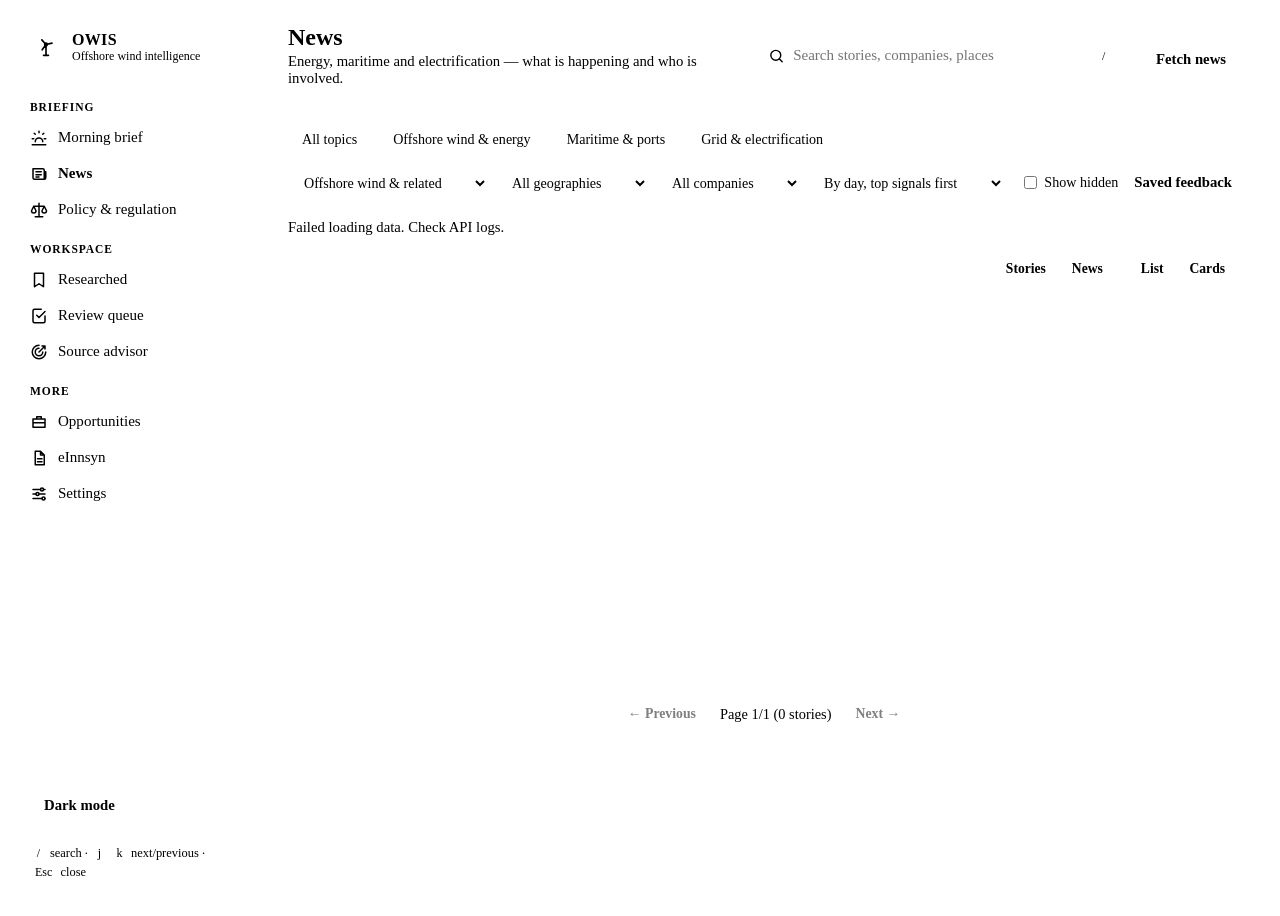
==== commit 128976d2: "Add an eInnsyn page that reads the monitor's Notion databases The eInnsyn monitor stores cases, jour" ====
--- a/owis/apps/web/news.html
+++ b/owis/apps/web/news.html
@@ -500,6 +500,10 @@
         <a class="nav-item" href="/opportunities">
           <svg viewBox="0 0 24 24" fill="none" stroke="currentColor" stroke-width="2" stroke-linecap="round" stroke-linejoin="round" aria-hidden="true"><path d="M4 8h16v11H4zM9 8V5h6v3M4 13h16"/></svg>
           Opportunities
+        </a>
+        <a class="nav-item" href="/einnsyn">
+          <svg viewBox="0 0 24 24" fill="none" stroke="currentColor" stroke-width="2" stroke-linecap="round" stroke-linejoin="round" aria-hidden="true"><path d="M7 3h7l5 5v13H7zM14 3v5h5M10 13h6M10 17h6"/></svg>
+          eInnsyn
         </a>
         <button class="nav-item" id="showSettingsView" type="button" aria-pressed="false">
           <svg viewBox="0 0 24 24" fill="none" stroke="currentColor" stroke-width="2" stroke-linecap="round" stroke-linejoin="round" aria-hidden="true"><path d="M4 6h10M18 6h2M4 12h4M12 12h8M4 18h12M20 18h0"/><circle cx="16" cy="6" r="2"/><circle cx="10" cy="12" r="2"/><circle cx="18" cy="18" r="2"/></svg>
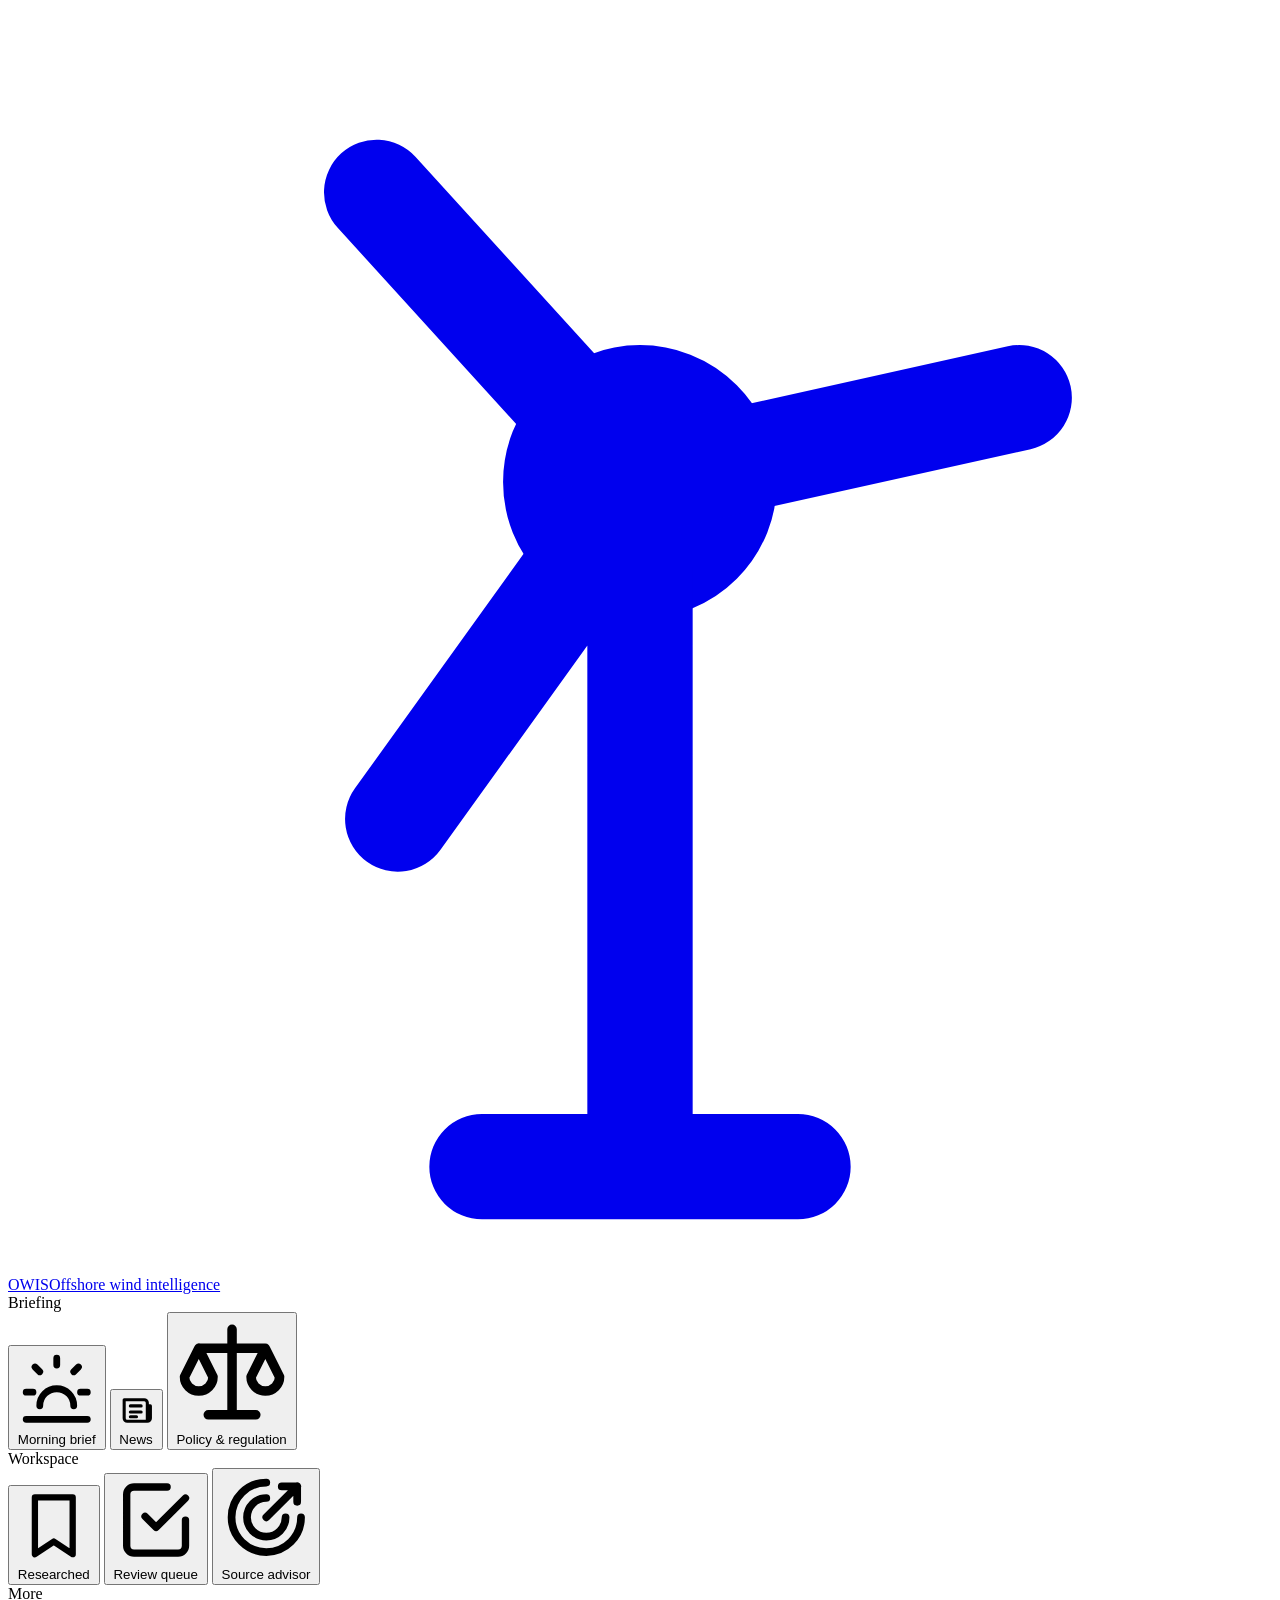
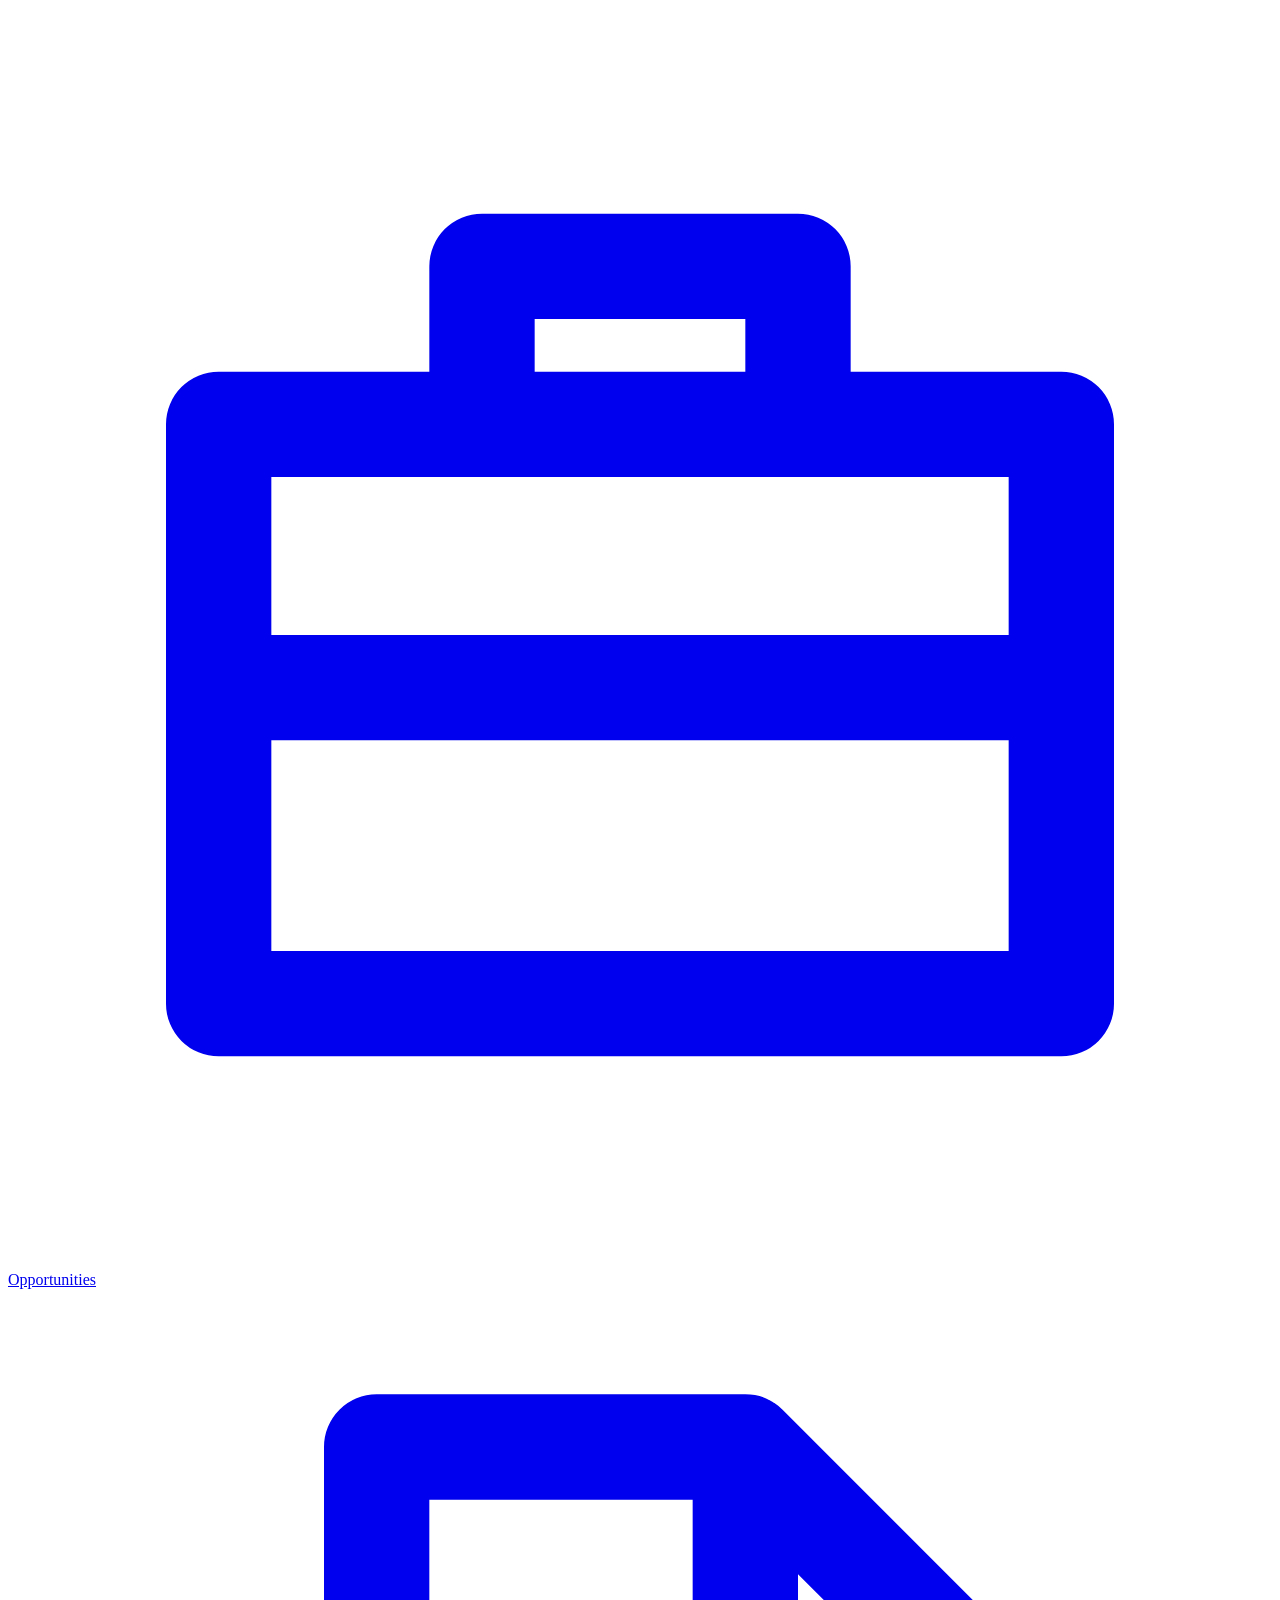
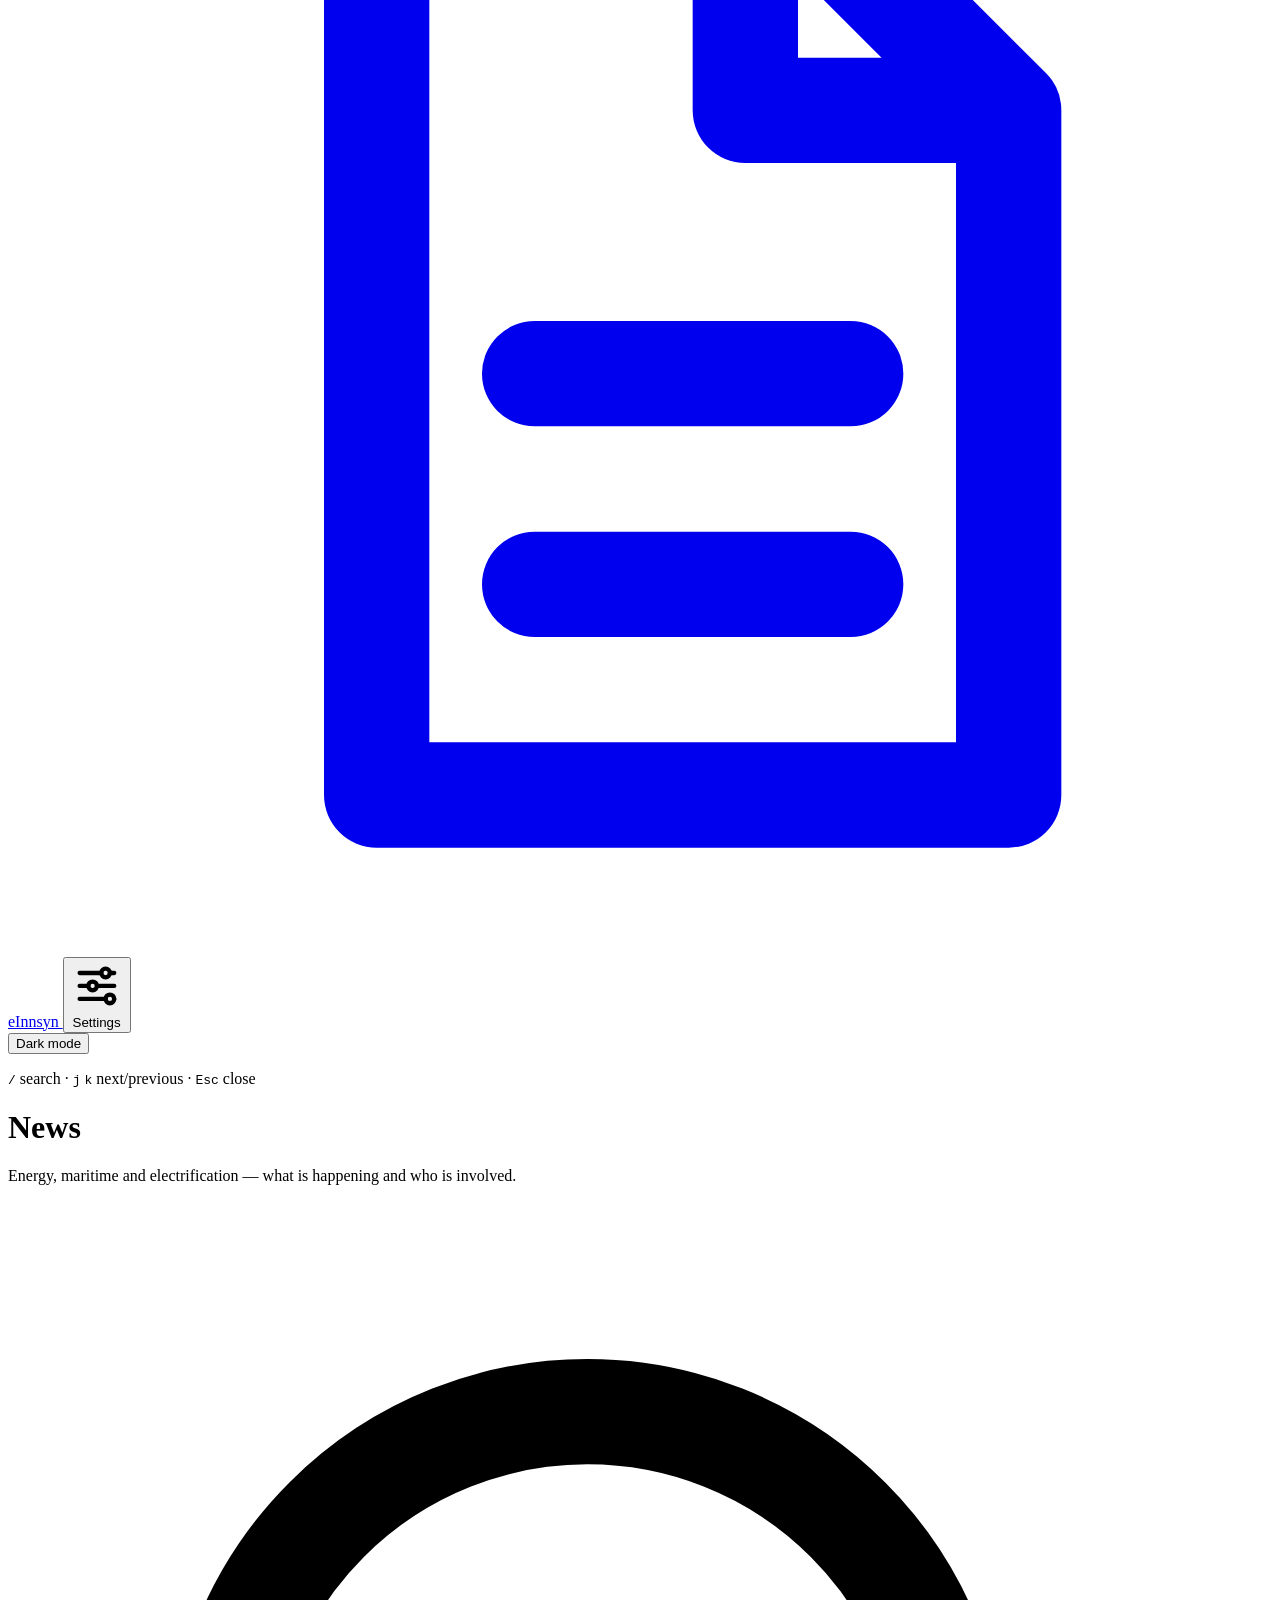
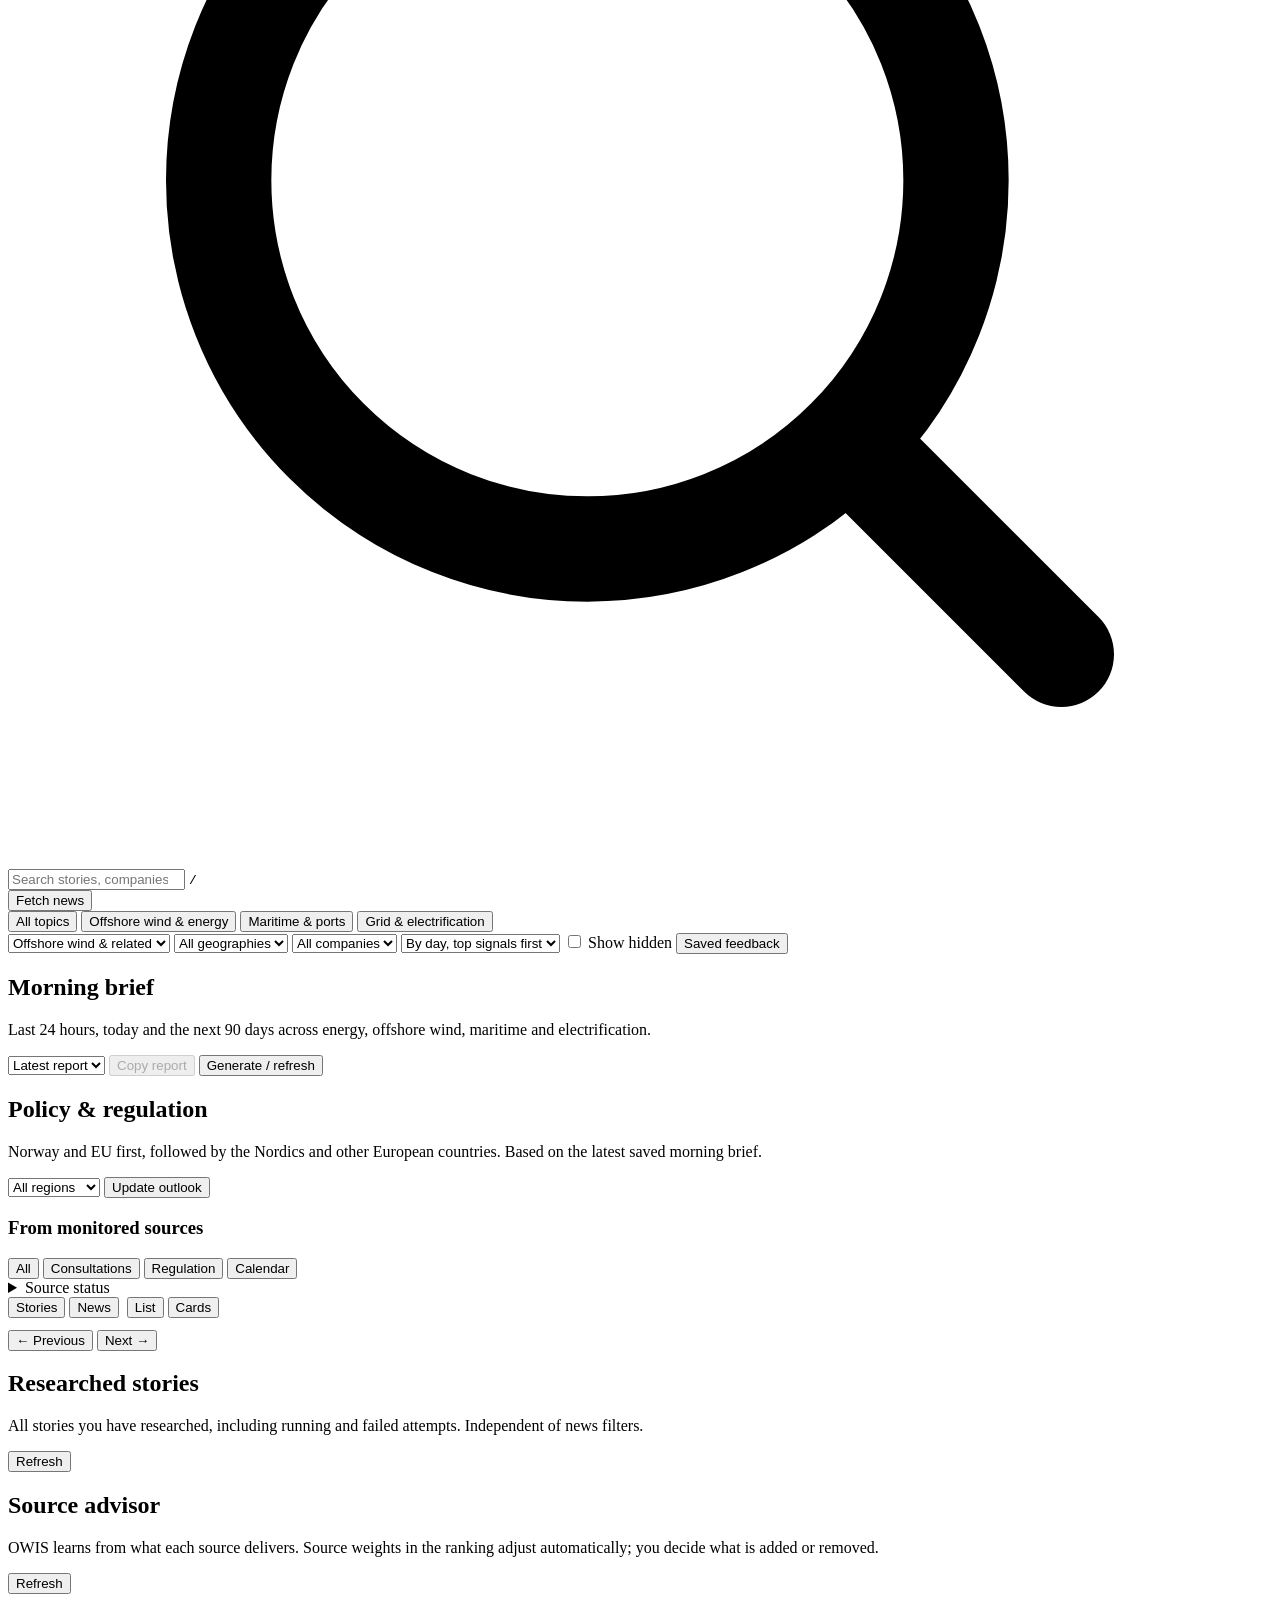
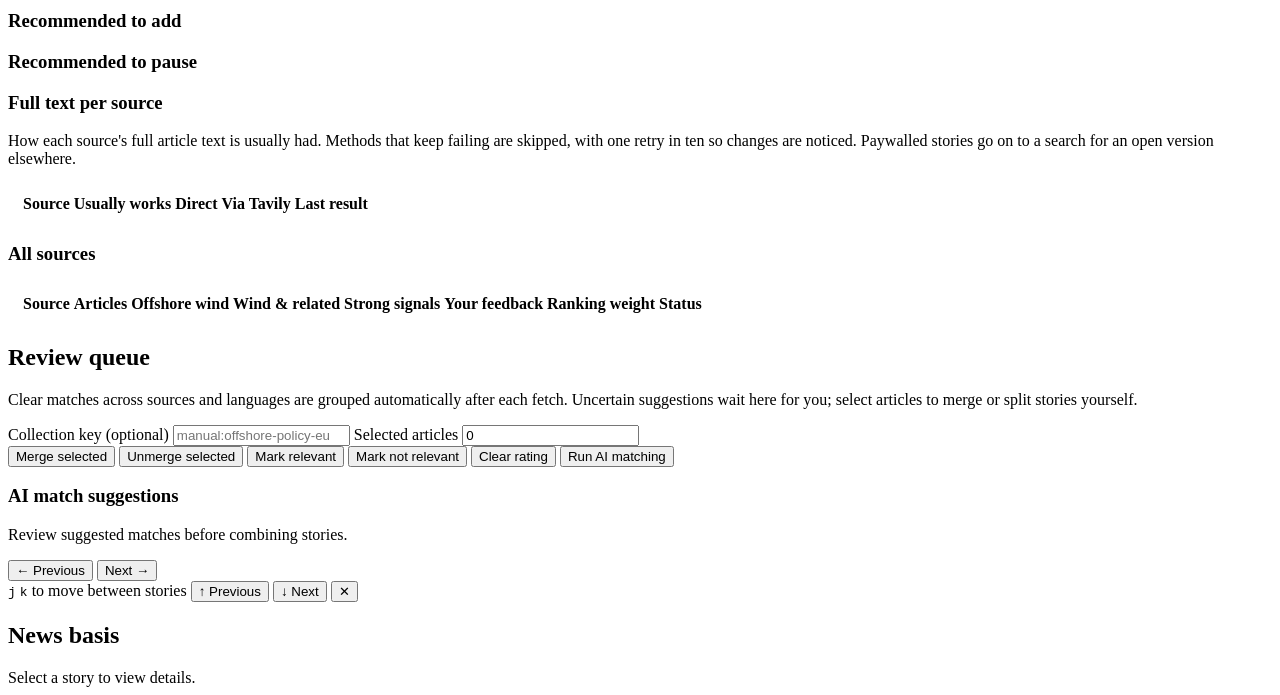
==== commit 03dd3a98: "Keep news behavior unchanged with separate styles and scripts" ====
--- a/owis/apps/web/news.html
+++ b/owis/apps/web/news.html
@@ -6,459 +6,7 @@
   <title>OWIS News</title>
   <link rel="stylesheet" href="/static/theme.css" />
   <script src="/static/theme.js"></script>
-  <style>
-    /* Page styles for /news. Colours come from the tokens in theme.css. */
-    [hidden] { display: none !important; }
-    * { box-sizing: border-box; }
-
-    /* ---------- App shell: sidebar + main column ---------- */
-    .app { display: grid; grid-template-columns: 248px minmax(0, 1fr); min-height: 100vh; }
-    .sidebar {
-      position: sticky; top: 0; height: 100vh;
-      display: flex; flex-direction: column; gap: 4px;
-      padding: 18px 12px 14px;
-      background: var(--sidebar);
-      border-right: 1px solid var(--line);
-      overflow-y: auto;
-    }
-    .brand { display: flex; align-items: center; gap: 10px; padding: 4px 10px 18px; color: var(--ink); text-decoration: none; }
-    .brand:hover { color: var(--ink); }
-    .brand-logo {
-      display: grid; place-items: center; width: 32px; height: 32px; flex: none;
-      border-radius: 8px; background: var(--brand); color: var(--brand-ink);
-    }
-    .brand-logo svg { width: 20px; height: 20px; }
-    .brand-name { display: block; font-weight: 700; font-size: 1rem; letter-spacing: 0.02em; line-height: 1.2; }
-    .brand-sub { display: block; font-size: 0.75rem; color: var(--muted); line-height: 1.3; }
-    .side-nav { display: flex; flex-direction: column; gap: 2px; }
-    .nav-label { padding: 14px 10px 6px; font-size: 0.72rem; font-weight: 700; letter-spacing: 0.08em; text-transform: uppercase; color: var(--muted); }
-    .nav-item {
-      display: flex; align-items: center; justify-content: flex-start; gap: 10px; width: 100%;
-      margin: 0; padding: 8px 10px;
-      border: 0; border-radius: 8px;
-      background: transparent; color: var(--ink-2);
-      font: inherit; font-size: 0.94rem; font-weight: 500; text-align: left; text-decoration: none;
-      cursor: pointer;
-    }
-    .nav-item svg { width: 18px; height: 18px; flex: none; color: var(--muted); }
-    .nav-item:hover, .nav-item:hover:not([disabled]) { background: var(--surface-hover); border-color: transparent; color: var(--ink); text-decoration: none; }
-    .nav-item.active, .nav-item[aria-pressed="true"], .nav-item.active:hover:not([disabled]), .nav-item[aria-pressed="true"]:hover:not([disabled]) { background: var(--active-bg); color: var(--active-ink); font-weight: 600; }
-    .theme-toggle:hover:not([disabled]) { background: var(--surface-hover); border-color: var(--line-strong); color: var(--ink); }
-    .nav-item.active svg, .nav-item[aria-pressed="true"] svg { color: var(--brand); }
-    .nav-count { margin-left: auto; padding: 0 7px; border-radius: 999px; background: var(--surface-2); color: var(--muted); font-size: 0.78rem; font-weight: 600; line-height: 1.6; }
-    .nav-count:empty { display: none; }
-    .sidebar-foot { margin-top: auto; padding: 12px 10px 0; display: flex; flex-direction: column; align-items: flex-start; gap: 10px; }
-    .shortcut-hint { font-size: 0.78rem; color: var(--muted); line-height: 1.5; }
-    kbd {
-      display: inline-block; min-width: 1.4em; padding: 0 5px;
-      border: 1px solid var(--line-strong); border-bottom-width: 2px; border-radius: 4px;
-      background: var(--surface); color: var(--ink-2);
-      font-family: var(--font); font-size: 0.75rem; text-align: center; line-height: 1.5;
-    }
-
-    .main { min-width: 0; }
-    .main-head {
-      position: sticky; top: 0; z-index: 30;
-      display: flex; align-items: center; justify-content: space-between; gap: 20px;
-      padding: 16px 32px;
-      background: color-mix(in srgb, var(--page) 88%, transparent);
-      backdrop-filter: blur(8px);
-      border-bottom: 1px solid var(--line);
-    }
-    .main-head h1 { margin: 0; font-size: 1.5rem; font-weight: 700; }
-    .main-head p { margin: 2px 0 0; color: var(--muted); font-size: 0.92rem; }
-    .search {
-      position: relative; flex: 0 1 380px;
-    }
-    .search svg { position: absolute; left: 11px; top: 50%; width: 17px; height: 17px; transform: translateY(-50%); color: var(--muted); pointer-events: none; }
-    .search input { padding-left: 36px; padding-right: 40px; border-radius: 10px; background: var(--surface); }
-    .search kbd { position: absolute; right: 10px; top: 50%; transform: translateY(-50%); pointer-events: none; }
-    .quick-fetch { display: flex; align-items: center; gap: 10px; flex: none; }
-    .quick-fetch .muted { font-size: 0.85rem; max-width: 220px; }
-    .quick-fetch .muted:empty { display: none; }
-    .research-panel.brief { border-left: 4px solid var(--brand); }
-    .brief-headline { font-size: 1.2rem; font-weight: 700; margin: 4px 0 10px; }
-    .brief ol { padding-left: 1.3em; margin: 8px 0; }
-    .brief ol li { margin: 0 0 12px; }
-    .brief ol li p { margin: 2px 0; }
-    .brief .brief-sources { font-size: 0.85rem; color: var(--muted); }
-    .content { max-width: 1080px; padding: 22px 32px 64px; }
-
-    /* ---------- Controls ---------- */
-    textarea, input, select {
-      width: 100%;
-      border: 1px solid var(--line-strong);
-      border-radius: 8px;
-      padding: 8px 11px;
-      font: inherit; font-size: 0.94rem;
-      background: var(--surface); color: var(--ink);
-    }
-    textarea { min-height: 110px; font-family: var(--mono); font-size: 0.88rem; line-height: 1.5; }
-    input:focus, select:focus, textarea:focus { outline: 2px solid var(--brand); outline-offset: 0; border-color: var(--brand); }
-    input[type="checkbox"], input[type="radio"] { width: auto; accent-color: var(--brand); }
-    input[type="search"]::-webkit-search-cancel-button { cursor: pointer; }
-    label { font-size: 0.88rem; }
-    .field { display: flex; flex-direction: column; gap: 5px; font-size: 0.85rem; font-weight: 600; color: var(--ink-2); }
-    button {
-      display: inline-flex; align-items: center; justify-content: center; gap: 6px;
-      margin-top: 8px;
-      border: 1px solid var(--brand);
-      border-radius: 8px;
-      padding: 8px 14px;
-      background: var(--brand); color: var(--brand-ink);
-      font: inherit; font-size: 0.92rem; font-weight: 600;
-      cursor: pointer;
-      transition: background-color 0.12s ease, border-color 0.12s ease;
-    }
-    button:hover:not([disabled]) { background: var(--brand-hover); border-color: var(--brand-hover); }
-    button[disabled] { opacity: 0.5; cursor: not-allowed; }
-    button.is-busy { opacity: 0.75; cursor: progress; }
-    .btn-secondary { background: var(--secondary-bg); color: var(--secondary-ink); border-color: var(--line-strong); box-shadow: var(--shadow); }
-    .btn-secondary:hover:not([disabled]) { background: var(--surface-hover); border-color: var(--line-strong); }
-    .btn-warning { background: var(--danger-bg); color: var(--danger); border-color: color-mix(in srgb, var(--danger) 45%, transparent); }
-    .btn-warning:hover:not([disabled]) { background: var(--danger-bg); border-color: var(--danger); }
-    .btn-ghost { background: transparent; color: var(--brand); border-color: transparent; padding-inline: 8px; }
-    .btn-ghost:hover:not([disabled]) { background: var(--brand-soft); border-color: transparent; }
-    a { text-decoration: none; }
-    a:hover { text-decoration: underline; }
-
-    /* ---------- Generic blocks used by rendered content ---------- */
-    section { margin: 0; }
-    .card { background: var(--surface); border: 1px solid var(--line); border-radius: 12px; padding: 20px; box-shadow: var(--shadow); }
-    .card h3 { margin: 0 0 6px; font-size: 1.05rem; }
-    .muted { color: var(--muted); font-size: 0.94rem; }
-    .meta { margin-top: 4px; font-size: 0.86rem; color: var(--muted); }
-    .grid { display: grid; grid-template-columns: repeat(auto-fill, minmax(290px, 1fr)); gap: 16px; }
-    .two-col { display: grid; grid-template-columns: 1fr 1fr; gap: 14px; }
-    .status { margin-top: 8px; color: var(--ok); font-size: 0.92rem; }
-    .status.warn { color: var(--warn); }
-    .status:empty { display: none; }
-    .inline-tags, .master-tags, .story-tags { display: flex; flex-wrap: wrap; gap: 6px; }
-    .inline-tags { margin-top: 8px; }
-    .inline-tag, .chip-tag {
-      display: inline-flex; align-items: center;
-      padding: 1px 9px; border-radius: 999px;
-      font-size: 0.78rem; font-weight: 500; line-height: 1.6;
-      background: var(--tag-bg); color: var(--tag-ink);
-    }
-    .inline-tag.is-geo, .chip-tag.is-geo { background: var(--tag-plain-bg); color: var(--tag-plain-ink); }
-    .inline-tag.is-actor, .chip-tag.is-actor { background: var(--tag-actor-bg); color: var(--tag-actor-ink); }
-    .card-actions-inline { display: flex; flex-wrap: wrap; align-items: center; gap: 8px; margin-top: 10px; }
-    .card-actions-inline button { margin-top: 0; padding: 6px 12px; font-size: 0.86rem; }
-    .compact-card h3 { font-size: 1rem; line-height: 1.35; margin-bottom: 4px; }
-    .compact-image { width: 100%; height: 140px; border-radius: 8px; object-fit: cover; margin-bottom: 10px; background: var(--surface-2); }
-    .compact-summary { margin: 6px 0 0; font-size: 0.94rem; color: var(--muted); line-height: 1.5; display: -webkit-box; -webkit-line-clamp: 3; -webkit-box-orient: vertical; overflow: hidden; }
-    .compact-meta-row { margin-top: 8px; font-size: 0.84rem; color: var(--muted); display: flex; flex-wrap: wrap; gap: 4px 10px; }
-    .related-strip { margin-top: 10px; padding-top: 10px; border-top: 1px dashed var(--line); }
-    .related-strip-title { font-size: 0.75rem; font-weight: 700; color: var(--muted); text-transform: uppercase; letter-spacing: 0.06em; margin-bottom: 6px; }
-    .related-item { display: flex; justify-content: space-between; align-items: flex-start; gap: 8px; padding: 6px 0; border-top: 1px solid var(--line); }
-    .related-item:first-of-type { border-top: 0; }
-    .related-item-title { font-size: 0.9rem; line-height: 1.4; }
-    .related-item-meta { font-size: 0.8rem; color: var(--muted); margin-top: 2px; }
-    .related-item button { margin-top: 0; padding: 4px 9px; font-size: 0.8rem; flex: none; }
-    .collection-head { display: flex; justify-content: space-between; align-items: center; gap: 8px; margin-bottom: 8px; }
-    .collection-key { font-family: var(--mono); font-size: 0.82rem; color: var(--muted); }
-    .collection-item { margin: 10px 0; font-size: 0.94rem; }
-    .master-card { border: 1px solid var(--line); border-radius: 12px; padding: 16px; background: var(--surface); box-shadow: var(--shadow); }
-    .master-card.has-image { display: grid; grid-template-columns: minmax(0, 1fr) 150px; gap: 14px; }
-    .master-content { min-width: 0; }
-    .master-title { font-size: 1.05rem; font-weight: 700; line-height: 1.35; margin-bottom: 4px; }
-    .master-summary, .master-why { color: var(--muted); line-height: 1.5; font-size: 0.94rem; margin-top: 6px; }
-    .master-tags { margin-top: 10px; }
-    .story-thumb { display: block; border-radius: 8px; min-height: 100px; background-size: cover; background-position: center; background-color: var(--surface-2); }
-    .selection-row { margin-top: 8px; font-size: 0.88rem; color: var(--muted); }
-    .health-dot { display: inline-block; width: 9px; height: 9px; border-radius: 50%; margin-right: 6px; vertical-align: middle; }
-    .health-green { background: #16a34a; }
-    .health-yellow { background: #f59e0b; }
-    .health-red { background: #dc2626; }
-    .health-gray { background: #94a3b8; }
-    .badge-paywall { display: inline-block; margin-left: 8px; padding: 1px 8px; border-radius: 999px; font-size: 0.75rem; font-weight: 700; background: var(--danger-bg); color: var(--danger); vertical-align: middle; }
-    .count-badge { display: inline-block; min-width: 30px; padding: 1px 8px; border-radius: 999px; background: var(--tag-bg); color: var(--tag-ink); font-size: 0.82rem; font-weight: 700; text-align: center; }
-    .count-badge.is-zero { background: var(--tag-plain-bg); color: var(--muted); }
-    .card.is-clickable { cursor: pointer; transition: border-color 0.12s ease, box-shadow 0.12s ease; }
-    .card.is-clickable:hover { border-color: var(--line-strong); box-shadow: var(--shadow-md); }
-    .story-card.is-updated { animation: storyPulse 1.2s ease both; }
-    @keyframes storyPulse { 0% { box-shadow: 0 0 0 3px var(--active-line); } 100% { box-shadow: var(--shadow); } }
-    .research-panel { margin: 16px 0; padding: 18px 20px; border: 1px solid var(--line); border-radius: 12px; background: var(--surface); color: var(--ink); }
-    .research-panel h3, .research-panel h4 { margin: 14px 0 6px; }
-    .research-panel > h3:first-child, .research-panel > h4:first-child { margin-top: 0; }
-    .research-panel p, .research-panel li { line-height: 1.6; }
-    .research-ratings { display: grid; grid-template-columns: repeat(auto-fit, minmax(200px, 1fr)); gap: 12px; }
-    .research-ratings > div { padding: 12px 14px; border: 1px solid var(--line); border-radius: 10px; background: var(--surface-2); }
-    .pager { display: flex; align-items: center; justify-content: center; gap: 12px; margin-top: 20px; color: var(--muted); font-size: 0.9rem; }
-    .pager button { margin-top: 0; padding: 6px 12px; font-size: 0.86rem; }
-
-    /* ---------- Section heading inside a view ---------- */
-    .view-head { display: flex; align-items: flex-end; justify-content: space-between; gap: 16px; flex-wrap: wrap; margin-bottom: 16px; }
-    .view-head h2 { margin: 0; font-size: 1.2rem; }
-    .view-head p { margin: 4px 0 0; color: var(--muted); font-size: 0.92rem; max-width: 70ch; }
-    .view-actions { display: flex; flex-wrap: wrap; align-items: center; gap: 8px; }
-    .view-actions button { margin-top: 0; }
-    .tab-panel { display: none; }
-    .tab-panel.active { display: block; }
-
-    /* ---------- News toolbar ---------- */
-    .toolbar { display: flex; flex-direction: column; gap: 12px; margin-bottom: 18px; }
-    .chip-row { display: flex; flex-wrap: wrap; gap: 8px; }
-    .chip {
-      margin: 0; padding: 6px 14px;
-      border: 1px solid var(--line-strong); border-radius: 999px;
-      background: var(--surface); color: var(--ink-2);
-      font-size: 0.88rem; font-weight: 500; box-shadow: none;
-    }
-    .chip:hover:not([disabled]) { background: var(--surface-hover); border-color: var(--line-strong); }
-    .chip[aria-pressed="true"], .chip[aria-pressed="true"]:hover:not([disabled]) { background: var(--ink); border-color: var(--ink); color: var(--surface); }
-    .filter-row { display: flex; flex-wrap: wrap; align-items: center; gap: 8px; }
-    .pill-select {
-      width: auto; max-width: 220px; padding: 6px 30px 6px 12px;
-      border-radius: 8px; font-size: 0.88rem; font-weight: 500;
-      background-color: var(--surface);
-    }
-    .filter-row .spacer { flex: 1; }
-    .toggle-label { display: inline-flex; align-items: center; gap: 7px; font-size: 0.88rem; color: var(--ink-2); cursor: pointer; }
-    .view-toggle { display: inline-flex; gap: 2px; padding: 3px; border: 1px solid var(--line); border-radius: 9px; background: var(--surface-2); }
-    .view-toggle button { margin: 0; padding: 4px 12px; border: 0; border-radius: 6px; background: transparent; color: var(--muted); font-size: 0.85rem; box-shadow: none; }
-    .view-toggle button:hover:not([disabled]) { background: transparent; color: var(--ink); }
-    .view-toggle button.active, .view-toggle button.active:hover:not([disabled]) { background: var(--surface); color: var(--ink); box-shadow: var(--shadow); }
-    #feedbackNotice:empty { display: none; }
-    #showDismissed { margin: 0; }
-
-    /* ---------- Story feed ---------- */
-    #readingStories.story-list { display: flex; flex-direction: column; background: var(--surface); border: 1px solid var(--line); border-radius: 12px; box-shadow: var(--shadow); overflow: hidden; }
-    .day-head { margin: 0; padding: 14px 20px 8px; font-size: 0.78rem; font-weight: 700; letter-spacing: 0.06em; text-transform: uppercase; color: var(--muted); background: var(--surface-2); border-bottom: 1px solid var(--line); }
-    .story-list .day-head:not(:first-child) { border-top: 1px solid var(--line); }
-    .grid .day-head { grid-column: 1 / -1; padding: 6px 2px 0; background: transparent; border: 0; }
-    .story {
-      display: grid; grid-template-columns: minmax(0, 1fr) auto; gap: 18px;
-      padding: 18px 20px; cursor: pointer; position: relative;
-      transition: background-color 0.12s ease;
-    }
-    .story-list .story + .story { border-top: 1px solid var(--line); }
-    .story:hover { background: var(--surface-hover); }
-    .story.is-active { background: var(--active-bg); box-shadow: inset 3px 0 0 var(--brand); }
-    .story-source { display: flex; align-items: center; flex-wrap: wrap; gap: 6px; font-size: 0.84rem; color: var(--muted); }
-    .source-avatar {
-      display: grid; place-items: center; width: 20px; height: 20px; flex: none;
-      border-radius: 5px; background: var(--brand-soft); color: var(--brand);
-      font-size: 0.7rem; font-weight: 800;
-    }
-    .source-name { color: var(--ink-2); font-weight: 600; }
-    .sources-badge { padding: 0 8px; border-radius: 999px; border: 1px solid var(--line-strong); font-size: 0.75rem; font-weight: 600; color: var(--ink-2); line-height: 1.6; }
-    .case-link { background: none; cursor: pointer; margin: 0; box-shadow: none; color: var(--brand); border-color: var(--brand); }
-    .case-link:hover { background: var(--brand-soft); }
-    .case-name { display: block; font-size: 0.78rem; font-weight: 700; letter-spacing: 0.04em; text-transform: uppercase; color: var(--brand); margin-bottom: 2px; }
-    .case-timeline { list-style: none; padding: 0; margin: 8px 0 0; border-left: 2px solid var(--line-strong); }
-    .case-timeline li { position: relative; padding: 0 0 16px 16px; }
-    .case-timeline li::before { content: ""; position: absolute; left: -6px; top: 6px; width: 10px; height: 10px; border-radius: 50%; background: var(--brand); }
-    .case-timeline time { font-size: 0.8rem; color: var(--muted); }
-    .case-timeline button { display: block; margin: 2px 0 4px; padding: 0; border: 0; background: none; color: var(--ink); font-weight: 700; font-size: 1rem; text-align: left; cursor: pointer; box-shadow: none; }
-    .case-timeline button:hover { text-decoration: underline; }
-    .case-timeline p { margin: 0 0 4px; }
-    .focus-badge { padding: 0 8px; border-radius: 999px; background: var(--tag-actor-bg); color: var(--tag-actor-ink); font-size: 0.75rem; font-weight: 600; line-height: 1.6; }
-    .access-badge { padding: 0 8px; border-radius: 999px; border: 1px solid var(--line-strong); color: var(--warn); font-size: 0.75rem; font-weight: 600; line-height: 1.6; }
-    .access-badge::before { content: "\1F512\FE0E  "; font-size: 0.7rem; }
-    .access-badge.is-open { color: var(--ok); }
-    .access-badge.is-open::before { content: "\2713  "; }
-    .also-covered ul { margin: 6px 0 0; padding-left: 18px; }
-    .also-covered li { margin: 4px 0; }
-    .signal-reasons { margin-top: 10px; display: flex; flex-wrap: wrap; align-items: center; gap: 6px; font-size: 0.82rem; color: var(--muted); }
-    .story h3 { margin: 6px 0 0; font-size: 1.08rem; line-height: 1.38; font-weight: 650; }
-    .story-open {
-      margin: 0; padding: 0; border: 0; background: none; box-shadow: none;
-      color: var(--ink); font: inherit; text-align: left; display: inline; cursor: pointer;
-    }
-    .story-open:hover:not([disabled]) { background: none; color: var(--brand); }
-    .story-open::after { content: ""; position: absolute; inset: 0; }
-    .story-description { margin: 6px 0 0; color: var(--muted); font-size: 0.95rem; line-height: 1.55; max-width: 72ch; display: -webkit-box; -webkit-line-clamp: 2; -webkit-box-orient: vertical; overflow: hidden; }
-    .story-tags { margin-top: 10px; position: relative; }
-    .story-image { width: 132px; height: 92px; border-radius: 8px; background: var(--surface-2) center / cover no-repeat; border: 1px solid var(--line); }
-    #readingStories.grid .story { grid-template-columns: 1fr; gap: 12px; padding: 14px; background: var(--surface); border: 1px solid var(--line); border-radius: 12px; box-shadow: var(--shadow); }
-    #readingStories.grid .story:hover { box-shadow: var(--shadow-md); border-color: var(--line-strong); }
-    #readingStories.grid .story-image { order: -1; width: 100%; height: 160px; }
-    #readingStories.grid .story-description { -webkit-line-clamp: 3; }
-    .empty-state { padding: 48px 24px; text-align: center; color: var(--muted); }
-    .empty-state strong { display: block; margin-bottom: 4px; color: var(--ink); font-size: 1.05rem; }
-    .skeleton { padding: 18px 20px; border-top: 1px solid var(--line); }
-    .skeleton:first-child { border-top: 0; }
-    .skeleton span { display: block; height: 12px; margin-top: 10px; border-radius: 6px; background: var(--skeleton); animation: shimmer 1.4s ease-in-out infinite; }
-    .skeleton span:first-child { width: 22%; margin-top: 0; }
-    .skeleton span:nth-child(2) { width: 70%; height: 16px; }
-    .skeleton span:nth-child(3) { width: 92%; }
-    @keyframes shimmer { 50% { opacity: 0.45; } }
-
-    /* ---------- Settings ---------- */
-    .settings-tabs { display: flex; gap: 4px; margin-bottom: 20px; border-bottom: 1px solid var(--line); }
-    .settings-tabs [role="tab"] {
-      margin: 0 0 -1px; padding: 10px 14px;
-      border: 0; border-bottom: 2px solid transparent; border-radius: 0;
-      background: transparent; color: var(--muted); font-weight: 600; box-shadow: none;
-    }
-    .settings-tabs [role="tab"]:hover:not([disabled]) { background: transparent; border-color: transparent; border-bottom-color: var(--line-strong); color: var(--ink); }
-    .settings-tabs [aria-selected="true"], .settings-tabs [aria-selected="true"]:hover:not([disabled]) { color: var(--ink); border-bottom-color: var(--brand); }
-    .settings-grid { display: grid; grid-template-columns: repeat(2, minmax(0, 1fr)); gap: 16px; }
-    .settings-grid .span-2 { grid-column: 1 / -1; }
-    .panel { background: var(--surface); border: 1px solid var(--line); border-radius: 12px; padding: 20px; box-shadow: var(--shadow); }
-    .panel > h3 { margin: 0 0 4px; font-size: 1.02rem; }
-    .panel > p.muted { margin: 0 0 14px; font-size: 0.9rem; }
-    .panel .actions { display: flex; flex-wrap: wrap; gap: 8px; margin-top: 14px; }
-    .panel .actions button { margin-top: 0; }
-    .form-grid { display: grid; grid-template-columns: repeat(auto-fit, minmax(170px, 1fr)); gap: 12px; }
-    .table-wrap { overflow-x: auto; margin-top: 4px; }
-    .sources-table { width: 100%; border-collapse: collapse; font-size: 0.88rem; }
-    .sources-table th, .sources-table td { border-bottom: 1px solid var(--line); padding: 9px 8px; text-align: left; vertical-align: top; }
-    .sources-table th { color: var(--muted); font-weight: 600; font-size: 0.78rem; text-transform: uppercase; letter-spacing: 0.04em; }
-    .sources-table tbody tr:hover { background: var(--surface-hover); }
-    .row-actions button { margin: 0 4px 4px 0; padding: 4px 10px; font-size: 0.82rem; }
-    .ai-row { display: flex; align-items: center; gap: 10px; flex-wrap: wrap; }
-    .ai-row button { margin-top: 0; }
-    .run-progress { display: none; margin-top: 14px; padding: 14px; border: 1px solid var(--line); border-radius: 10px; background: var(--surface-2); }
-    .run-progress.active { display: block; }
-    .run-progress-head { display: flex; justify-content: space-between; align-items: center; gap: 10px; margin-bottom: 8px; }
-    .run-progress-title { font-weight: 700; }
-    .run-progress-time { font-size: 0.88rem; color: var(--muted); font-family: var(--mono); }
-    .run-progress-bar { height: 8px; border-radius: 999px; overflow: hidden; background: var(--line); }
-    .run-progress-fill { width: 0%; height: 100%; border-radius: 999px; background: var(--brand); transition: width 0.6s ease; }
-    .run-progress-meta { display: flex; justify-content: space-between; gap: 12px; margin-top: 8px; font-size: 0.88rem; color: var(--muted); }
-    .run-progress-warning { margin-top: 8px; font-size: 0.88rem; color: var(--warn); display: none; }
-    .run-progress-warning.active { display: block; }
-    .source-progress-list { margin-top: 10px; display: grid; grid-template-columns: repeat(auto-fit, minmax(210px, 1fr)); gap: 8px; }
-    .source-progress-item { border: 1px solid var(--line); border-radius: 8px; padding: 8px 10px; background: var(--surface); }
-    .source-progress-name { font-size: 0.86rem; font-weight: 700; }
-    .source-progress-detail { margin-top: 2px; font-size: 0.82rem; color: var(--muted); line-height: 1.4; }
-    .source-progress-item.is-error { border-color: var(--danger); background: var(--danger-bg); }
-    .source-progress-item.is-active { border-color: var(--active-line); background: var(--active-bg); }
-    .source-progress-item.is-pending { opacity: 0.7; }
-    .source-progress-item.is-done { border-color: var(--accent); }
-    #sourceConfig > h3 { margin-top: 0; }
-    #sourceConfig label { display: block; margin-top: 12px; font-weight: 600; }
-    #sourceConfig select { margin-top: 5px; max-width: 360px; }
-    fieldset { border: 1px solid var(--line); border-radius: 8px; margin: 12px 0; padding: 10px 14px; }
-    legend { padding: 0 6px; font-weight: 600; font-size: 0.88rem; }
-    details > summary { cursor: pointer; }
-
-    /* ---------- Source advisor ---------- */
-    .advice-list { display: grid; gap: 12px; }
-    .advice-card { display: grid; grid-template-columns: minmax(0, 1fr) auto; gap: 16px; align-items: start; padding: 16px 18px; background: var(--surface); border: 1px solid var(--line); border-radius: 12px; box-shadow: var(--shadow); }
-    .advice-card h4 { margin: 0 0 4px; font-size: 1rem; }
-    .advice-card p { margin: 4px 0 0; color: var(--ink-2); font-size: 0.92rem; }
-    .advice-card ul { margin: 8px 0 0; padding-left: 18px; font-size: 0.88rem; }
-    .advice-card li { margin: 2px 0; }
-    .advice-actions { display: flex; flex-wrap: wrap; gap: 8px; }
-    .advice-actions button { margin: 0; }
-    .weight-change { font-weight: 600; }
-    .weight-change.up { color: var(--ok); }
-    .weight-change.down { color: var(--warn); }
-    .share-bar { display: inline-block; width: 60px; height: 6px; margin-right: 6px; border-radius: 999px; background: var(--line); vertical-align: middle; overflow: hidden; }
-    .share-bar span { display: block; height: 100%; background: var(--brand); }
-    @media (max-width: 640px) { .advice-card { grid-template-columns: 1fr; } }
-
-    /* ---------- Review ---------- */
-    .review-actions { display: flex; flex-wrap: wrap; gap: 8px; margin-top: 14px; }
-    .review-actions button { margin-top: 0; }
-    .subhead { margin: 28px 0 4px; font-size: 1.05rem; }
-
-    /* ---------- Reading pane (detail drawer) ---------- */
-    .detail-overlay { position: fixed; inset: 0; z-index: 1000; display: none; justify-content: flex-end; background: var(--overlay); }
-    .detail-overlay.open { display: flex; }
-    .detail-panel {
-      width: min(760px, 100%); height: 100%; overflow-y: auto;
-      background: var(--surface); border-left: 1px solid var(--line); box-shadow: var(--shadow-strong);
-      animation: drawerIn 0.18s ease-out;
-    }
-    @keyframes drawerIn { from { transform: translateX(24px); opacity: 0.6; } to { transform: none; opacity: 1; } }
-    .detail-head {
-      position: sticky; top: 0; z-index: 2;
-      display: flex; flex-direction: column; gap: 12px;
-      padding: 14px 28px 16px; background: var(--surface); border-bottom: 1px solid var(--line);
-    }
-    .detail-controls { display: flex; gap: 6px; align-items: center; justify-content: flex-end; order: -1; }
-    .detail-controls .grow { flex: 1; font-size: 0.8rem; color: var(--muted); }
-    .detail-close, .detail-nav-btn { margin-top: 0; padding: 5px 11px; font-size: 0.85rem; background: var(--secondary-bg); color: var(--secondary-ink); border-color: var(--line-strong); }
-    .detail-close:hover:not([disabled]), .detail-nav-btn:hover:not([disabled]) { background: var(--surface-hover); border-color: var(--line-strong); }
-    #detailTitle { margin: 0; font-size: 1.5rem; line-height: 1.3; font-weight: 700; }
-    .detail-body { padding: 20px 28px 40px; color: var(--ink); font-size: 1rem; line-height: 1.65; }
-    .detail-body > details { margin-top: 16px; }
-    .detail-body summary { color: var(--muted); font-weight: 600; font-size: 0.9rem; }
-    .detail-grid { display: grid; grid-template-columns: repeat(auto-fit, minmax(220px, 1fr)); gap: 10px; margin-top: 12px; }
-    .detail-block { border: 1px solid var(--line); border-radius: 10px; padding: 12px; background: var(--surface-2); }
-    .detail-block h4 { margin: 0 0 8px; font-size: 0.95rem; }
-    .detail-summary, .detail-why { margin-top: 18px; color: var(--ink); line-height: 1.65; }
-    .detail-summary strong, .detail-why strong, .detail-source-context h4 {
-      display: block; margin: 0 0 6px;
-      color: var(--muted); font-size: 0.75rem; font-weight: 700; text-transform: uppercase; letter-spacing: 0.07em;
-    }
-    .detail-why { padding: 14px 16px; border-radius: 10px; background: var(--surface-2); }
-    .detail-linkedin-suggestion { display: none; margin-top: 14px; padding: 14px 16px; border-radius: 10px; background: var(--active-bg); }
-    .detail-linkedin-suggestion.open { display: block; }
-    .detail-linkedin-suggestion strong { display: block; margin-bottom: 4px; color: var(--active-ink); font-size: 0.9rem; }
-    .detail-linkedin-text { line-height: 1.6; font-size: 0.95rem; }
-    .detail-meta-strip { margin-top: 10px; display: flex; flex-wrap: wrap; gap: 6px; }
-    .detail-meta-chip { display: inline-flex; align-items: center; gap: 6px; max-width: 100%; padding: 3px 10px; border-radius: 999px; background: var(--surface-2); border: 1px solid var(--line); }
-    .detail-meta-label { font-size: 0.72rem; text-transform: uppercase; letter-spacing: 0.05em; color: var(--muted); white-space: nowrap; }
-    .detail-meta-value { font-size: 0.86rem; line-height: 1.4; word-break: break-word; }
-    .detail-preview, .detail-topline { margin-top: 8px; display: grid; grid-template-columns: minmax(0, 1fr); gap: 16px; }
-    .detail-topline.has-image > div:last-child { order: -1; }
-    .detail-preview-text { min-width: 0; }
-    .detail-preview-image { width: 100%; max-height: 300px; border-radius: 10px; object-fit: cover; background: var(--surface-2); }
-    .detail-preview-lead, .detail-preview-excerpt { margin-top: 10px; line-height: 1.65; font-size: 1rem; }
-    .detail-source-context { margin-top: 18px; padding: 16px; border: 1px solid var(--line); border-radius: 10px; }
-    .detail-source-context-text { white-space: pre-wrap; line-height: 1.7; font-size: 1rem; }
-    .detail-source-link { margin-top: 10px; font-size: 0.9rem; }
-    .detail-action-row { margin-top: 10px; display: flex; flex-wrap: wrap; gap: 8px; }
-    .detail-body > .detail-action-row:first-child { display: inline-flex; margin: 0 8px 4px 0; vertical-align: top; }
-    .detail-body > .detail-action-row:first-child + .detail-action-row { display: inline-flex; margin: 0 0 4px; vertical-align: top; }
-    .detail-action-row button { margin-top: 0; padding: 6px 12px; font-size: 0.86rem; }
-    .detail-body > button { margin-right: 6px; }
-    .info-search {
-      display: inline-flex; align-items: center; padding: 6px 12px;
-      border: 1px solid var(--line-strong); border-radius: 8px;
-      background: var(--secondary-bg); color: var(--secondary-ink);
-      font-size: 0.86rem; font-weight: 600; text-decoration: none; box-shadow: var(--shadow);
-    }
-    .info-search:hover { background: var(--surface-hover); color: var(--ink); text-decoration: none; }
-
-    body.settings-open .nav-item.tab-btn.active { background: transparent; color: var(--ink-2); font-weight: 500; }
-    body.settings-open .nav-item.tab-btn.active svg { color: var(--muted); }
-
-    /* ---------- Responsive ---------- */
-    @media (max-width: 1100px) {
-      .settings-grid { grid-template-columns: 1fr; }
-    }
-    @media (max-width: 900px) {
-      .app { grid-template-columns: 1fr; }
-      .sidebar {
-        position: sticky; top: 0; z-index: 40; height: auto;
-        flex-direction: row; align-items: center; gap: 8px;
-        padding: 8px 12px; border-right: 0; border-bottom: 1px solid var(--line);
-        overflow-x: auto; overflow-y: hidden;
-      }
-      .brand { padding: 0 6px 0 0; }
-      .brand-text, .nav-label, .shortcut-hint { display: none; }
-      .side-nav { flex-direction: row; gap: 2px; }
-      .nav-item { white-space: nowrap; padding: 7px 10px; }
-      .sidebar-foot { margin: 0 0 0 auto; padding: 0; }
-      .main-head { position: static; flex-wrap: wrap; padding: 14px 16px; }
-      .search { flex: 1 1 100%; }
-      .search kbd { display: none; }
-      .content { padding: 16px 16px 48px; }
-      .two-col { grid-template-columns: 1fr; }
-    }
-    @media (max-width: 640px) {
-      .chip-row, .filter-row { flex-wrap: nowrap; overflow-x: auto; margin: 0 -16px; padding: 0 16px 2px; scrollbar-width: none; }
-      .chip-row::-webkit-scrollbar, .filter-row::-webkit-scrollbar { display: none; }
-      .chip, .pill-select, .toggle-label, #showFeedbackHistory { flex: none; white-space: nowrap; }
-      .filter-row .spacer { display: none; }
-      .story { grid-template-columns: 1fr; padding: 16px; }
-      .story-image { display: none; }
-      #readingStories.grid .story-image { display: block; }
-      .main-head h1 { font-size: 1.3rem; }
-      .theme-toggle .label { display: none; }
-      .detail-head { padding: 12px 16px 14px; }
-      .detail-body { padding: 16px 16px 32px; }
-      #detailTitle { font-size: 1.25rem; }
-      .master-card.has-image { grid-template-columns: 1fr; }
-    }
-  </style>
+  <link rel="stylesheet" href="/static/news.css?v=1" />
 </head>
 <body>
   <div class="app">
@@ -619,6 +167,12 @@
                   <label class="field">Source <select id="sourceFilter"><option value="">All sources</option></select></label>
                 </div>
               </div>
+              <div class="panel span-2">
+                <h3>System health</h3>
+                <p class="muted">Last 30 days, including today. Dates use Europe/Oslo. Article counts use the date saved; full text and scores reflect the currently stored data.</p>
+                <div class="actions"><button id="refreshOpsReport" type="button" class="btn-secondary">Refresh</button></div>
+                <div id="opsReport" aria-live="polite"></div>
+              </div>
             </div>
           </section>
 
@@ -696,11 +250,23 @@
                 <p>Norway and EU first, followed by the Nordics and other European countries. Based on the latest saved morning brief.</p>
               </div>
               <div class="view-actions">
-                <select id="policyRegion" class="pill-select" aria-label="Jurisdiction"><option value="">All regions</option><option>Norway</option><option>EU</option><option>Nordics</option><option>Europe</option></select>
+                <select id="policyRegion" class="pill-select" aria-label="Jurisdiction"><option value="">All regions</option><option>Norway</option><option>EU</option><option>Nordics</option><option>Europe</option><option>Asia-Pacific</option><option>Americas</option><option>Middle East</option></select>
                 <button type="button" data-generate-morning>Update outlook</button>
               </div>
             </div>
             <p id="policyStatus" role="status" aria-live="polite"></p>
+            <section aria-labelledby="monitoredHeading">
+              <h3 id="monitoredHeading">From monitored sources</h3>
+              <div class="view-actions" id="monitoredTypes" role="group" aria-label="Content type">
+                <button type="button" data-policy-type="" aria-pressed="true">All</button>
+                <button type="button" data-policy-type="consultation" aria-pressed="false">Consultations</button>
+                <button type="button" data-policy-type="regulation" aria-pressed="false">Regulation</button>
+                <button type="button" data-policy-type="calendar" aria-pressed="false">Calendar</button>
+              </div>
+              <div id="monitoredItems" aria-live="polite"></div>
+              <button type="button" id="monitoredMore" hidden>Show more</button>
+              <details><summary>Source status</summary><div id="monitoredSources"></div></details>
+            </section>
             <div id="policyBody"></div>
           </div>
 
@@ -835,2686 +401,16 @@
       <div id="detailContent" class="detail-body">Select a story to view details.</div>
     </div>
   </div>
-  <script>
-    let currentSources = [];
-    let healthStateBySource = {};
-    let selectedCollectionItems = new Set();
-    let latestItems = [];
-    let topItems = [];
-    let mergedItems = [];
-    let collectionsLoaded = false;
-    let matchReviewItems = [];
-    let storyLinks = [];
-    let viewMode = 'reading';
-    let activeDetailItemId = null;
-    let activeDetailCollectionKey = null;
-    let runProgressTimer = null;
-    let runProgressStartedAt = null;
-    let runProgressCurrent = 0;
-    let runProgressTarget = 0;
-    let runProgressWarningShown = false;
-    let runProgressSourceRows = [];
-    let runProgressSourceCursor = 0;
-    let activeJobPollTimer = null;
-    let latestSourceReportBySource = {};
-    let readingLayout = localStorage.getItem('owisReadingLayout') === 'cards' ? 'cards' : 'list';
-    let readingUnit = localStorage.getItem('owisReadingUnit') === 'news' ? 'news' : 'stories';
-    let caseGroups = new Map();
-
-    function relevanceLabel(status) {
-      if (status === 'relevant') return 'Relevant';
-      if (status === 'non_relevant') return 'Non-relevant';
-      return 'Not yet rated';
-    }
-
-    function setViewMode(mode) {
-      viewMode = mode === 'review' ? 'review' : 'reading';
-      renderReadingPage();
-      renderMergedPage();
-      renderMatchReview();
-    }
-
-    const pageSize = { latest: 24, top: 24, reading: 12, merged: 8 };
-    const pageState = { latest: 1, top: 1, reading: 1, merged: 1 };
-
-    async function getJson(path) {
-      const res = await fetch(path);
-      if (!res.ok) throw new Error(`Request failed: ${path}`);
-      return await res.json();
-    }
-
-    async function postJson(path, body = {}) {
-      const res = await fetch(path, {
-        method: 'POST',
-        headers: { 'Content-Type': 'application/json' },
-        body: JSON.stringify(body),
-      });
-      if (!res.ok) throw new Error(`Request failed: ${path}`);
-      return await res.json();
-    }
-
-    function setStatus(msg, warn = false) {
-      const el = document.getElementById(document.getElementById('settingsView').hidden ? 'feedbackNotice' : 'adminStatus');
-      el.textContent = msg;
-      el.className = warn ? 'status warn' : 'status';
-    }
-
-    function formatDuration(ms) {
-      const totalSeconds = Math.max(0, Math.floor(ms / 1000));
-      const minutes = Math.floor(totalSeconds / 60);
-      const seconds = totalSeconds % 60;
-      return `${String(minutes).padStart(2, '0')}:${String(seconds).padStart(2, '0')}`;
-    }
-
-    function renderRunProgress() {
-      const fill = document.getElementById('runProgressFill');
-      const percent = document.getElementById('runProgressPercent');
-      if (fill) fill.style.width = `${Math.max(0, Math.min(100, runProgressCurrent))}%`;
-      if (percent) percent.textContent = `${Math.round(runProgressCurrent)}%`;
-    }
-
-    let quickFetchActive = false;
-
-    function applyJobProgress(job) {
-      if (!job) return;
-      if (quickFetchActive && job.status === 'running') document.getElementById('quickFetchStatus').textContent = `${Math.round(job.percent || 0)}% · ${job.step || 'Working…'}`;
-      const root = document.getElementById('runProgress');
-      const title = document.getElementById('runProgressTitle');
-      const step = document.getElementById('runProgressStep');
-      const warning = document.getElementById('runProgressWarning');
-      const time = document.getElementById('runProgressTime');
-      if (root) root.classList.add('active');
-      if (title) title.textContent = jobTitle(job.operation, job.status);
-      if (step) step.textContent = job.error ? `${job.step || 'Failed'}: ${job.error}` : (job.step || 'Working...');
-      if (warning) warning.classList.toggle('active', job.status === 'running' && runProgressStartedAt && Date.now() - runProgressStartedAt >= 45000);
-      runProgressCurrent = Number(job.percent || 0);
-      runProgressTarget = runProgressCurrent;
-      if (time && runProgressStartedAt) time.textContent = formatDuration(Date.now() - runProgressStartedAt);
-      renderSourceProgress(job.source_progress || []);
-      renderRunProgress();
-    }
-
-    function jobTitle(operation, status) {
-      const names = {
-        fetch_process: 'Fetch + processing',
-        rediscover_rss: 'RSS discovery',
-        source_health: 'Source health',
-        match_review: 'Match review AI',
-      };
-      const suffix = status === 'completed' ? 'completed' : status === 'failed' ? 'failed' : 'running';
-      return `${names[operation] || 'Operation'} ${suffix}`;
-    }
-
-    async function startBackendJob(operation, payload, options = {}) {
-      if (activeJobPollTimer) {
-        clearInterval(activeJobPollTimer);
-        activeJobPollTimer = null;
-      }
-      startOperationProgress({
-        title: options.title || jobTitle(operation, 'running'),
-        step: options.step || 'Starting backend job...',
-        initialPercent: 2,
-        targetPercent: 8,
-        sourceRows: options.sourceRows || [],
-      });
-      const started = await postJson('/api/news/jobs/start', { operation, payload });
-      const jobId = started.job_id;
-      if (!jobId) throw new Error('Backend did not return a job_id');
-
-      return await new Promise((resolve, reject) => {
-        const poll = async () => {
-          try {
-            const job = await getJson(`/api/news/jobs/${encodeURIComponent(jobId)}`);
-            applyJobProgress(job);
-            if (job.status === 'completed') {
-              clearInterval(activeJobPollTimer);
-              activeJobPollTimer = null;
-              resolve(job.result || {});
-            } else if (job.status === 'failed') {
-              clearInterval(activeJobPollTimer);
-              activeJobPollTimer = null;
-              reject(new Error(job.error || 'Job failed'));
-            }
-          } catch (err) {
-            clearInterval(activeJobPollTimer);
-            activeJobPollTimer = null;
-            reject(err);
-          }
-        };
-        activeJobPollTimer = window.setInterval(poll, 1200);
-        poll();
-      });
-    }
-
-    function setRunProgressStep(label, percent) {
-      const step = document.getElementById('runProgressStep');
-      if (step) step.textContent = label;
-      runProgressTarget = Math.max(runProgressCurrent, Math.min(percent, 95));
-      renderRunProgress();
-    }
-
-    function sourceProgressKey(row) {
-      const source = String(row?.source || 'unknown').trim() || 'unknown';
-      const method = String(row?.type || row?.method || 'fetch').trim() || 'fetch';
-      return `[${source}:${method}]`;
-    }
-
-    function sourceProgressRowsForCurrentSources(status = 'pending', detail = 'Waiting for backend') {
-      return (currentSources || [])
-        .filter(source => source && source.enabled !== false)
-        .map(source => ({
-          source: source.name || 'Unknown',
-          type: source.type || 'source',
-          status,
-          detail,
-        }));
-    }
-
-    function renderSourceProgress(rows = []) {
-      const root = document.getElementById('sourceProgressList');
-      if (!root) return;
-      if (!Array.isArray(rows) || rows.length === 0) {
-        root.innerHTML = '';
-        return;
-      }
-      root.innerHTML = rows.map(row => {
-        const items = Number(row.items || 0);
-        const filtered = Number(row.filtered || 0);
-        const error = row.error ? String(row.error) : '';
-        const status = String(row.status || '').trim();
-        const health = row.health ? ` | health=${escapeHtml(row.health)}` : '';
-        const paywalled = row.paywalled ? ` | paywall=${Number(row.paywalled || 0)}` : '';
-        const detail = error
-          ? `error=${escapeHtml(error.slice(0, 110))}`
-          : row.detail
-            ? escapeHtml(row.detail)
-            : `items=${items} | filtered=${filtered}${paywalled}${health}`;
-        return `
-          <div class="source-progress-item ${error ? 'is-error' : status ? `is-${escapeHtml(status)}` : 'is-done'}">
-            <div class="source-progress-name">${escapeHtml(sourceProgressKey(row))}</div>
-            <div class="source-progress-detail">${detail}</div>
-          </div>
-        `;
-      }).join('');
-    }
-
-    function stopRunProgress(success = true, finalStep = '', titleText = '') {
-      if (runProgressTimer) {
-        clearInterval(runProgressTimer);
-        runProgressTimer = null;
-      }
-      if (activeJobPollTimer) {
-        clearInterval(activeJobPollTimer);
-        activeJobPollTimer = null;
-      }
-      runProgressCurrent = success ? 100 : runProgressCurrent;
-      runProgressTarget = runProgressCurrent;
-      renderRunProgress();
-
-      const root = document.getElementById('runProgress');
-      const title = document.getElementById('runProgressTitle');
-      const step = document.getElementById('runProgressStep');
-      const warning = document.getElementById('runProgressWarning');
-      const time = document.getElementById('runProgressTime');
-
-      if (title) title.textContent = titleText || (success ? 'Operation completed' : 'Operation stopped');
-      if (step && finalStep) step.textContent = finalStep;
-      if (warning) warning.classList.remove('active');
-      if (time && runProgressStartedAt) {
-        time.textContent = formatDuration(Date.now() - runProgressStartedAt);
-      }
-
-      window.setTimeout(() => {
-        if (root) root.classList.remove('active');
-      }, success ? 2200 : 4000);
-    }
-
-    function startOperationProgress(options = {}) {
-      const root = document.getElementById('runProgress');
-      const title = document.getElementById('runProgressTitle');
-      const step = document.getElementById('runProgressStep');
-      const warning = document.getElementById('runProgressWarning');
-      const time = document.getElementById('runProgressTime');
-
-      runProgressStartedAt = Date.now();
-      runProgressCurrent = Number(options.initialPercent || 4);
-      runProgressTarget = Number(options.targetPercent || 12);
-      runProgressWarningShown = false;
-      runProgressSourceRows = Array.isArray(options.sourceRows) ? options.sourceRows : [];
-      runProgressSourceCursor = 0;
-
-      if (root) root.classList.add('active');
-      if (title) title.textContent = options.title || 'Operation running';
-      if (step) step.textContent = options.step || 'Starting...';
-      if (warning) warning.classList.remove('active');
-      if (time) time.textContent = '00:00';
-      renderSourceProgress(runProgressSourceRows);
-      renderRunProgress();
-
-      if (runProgressTimer) clearInterval(runProgressTimer);
-      runProgressTimer = window.setInterval(() => {
-        const elapsed = Date.now() - runProgressStartedAt;
-        if (time) time.textContent = formatDuration(elapsed);
-
-        if (runProgressSourceRows.length) {
-          runProgressSourceRows = runProgressSourceRows.map((row, index) => {
-            if (index < runProgressSourceCursor) return { ...row, status: row.status === 'pending' ? 'done' : row.status, detail: row.detail || 'Checked' };
-            if (index === runProgressSourceCursor) return { ...row, status: 'active', detail: row.detail || 'Working...' };
-            return row;
-          });
-          if (elapsed > (runProgressSourceCursor + 1) * 2500 && runProgressSourceCursor < runProgressSourceRows.length - 1) {
-            runProgressSourceCursor += 1;
-          }
-          renderSourceProgress(runProgressSourceRows);
-        }
-
-        if (runProgressCurrent < runProgressTarget) {
-          runProgressCurrent = Math.min(runProgressTarget, runProgressCurrent + 1);
-          renderRunProgress();
-        } else if (runProgressCurrent < 92) {
-          runProgressCurrent = Math.min(92, runProgressCurrent + 0.2);
-          renderRunProgress();
-        }
-
-        if (!runProgressWarningShown && elapsed >= 45000) {
-          runProgressWarningShown = true;
-          if (warning) warning.classList.add('active');
-        }
-      }, 1000);
-    }
-
-    function startRunProgress(daysBack) {
-      startOperationProgress({
-        title: 'Fetch + processing running',
-        step: `Starting run (days_back=${daysBack})`,
-        initialPercent: 4,
-        targetPercent: 12,
-        sourceRows: sourceProgressRowsForCurrentSources('pending', 'Queued for fetch'),
-      });
-    }
-
-    function setButtonBusy(buttonId, isBusy, busyLabel = 'Working...') {
-      const btn = document.getElementById(buttonId);
-      if (!btn) return;
-      if (!btn.dataset.defaultLabel) btn.dataset.defaultLabel = btn.textContent || '';
-      if (isBusy) {
-        btn.disabled = true;
-        btn.classList.add('is-busy');
-        btn.textContent = busyLabel;
-      } else {
-        btn.disabled = false;
-        btn.classList.remove('is-busy');
-        btn.textContent = btn.dataset.defaultLabel || btn.textContent;
-      }
-    }
-
-    function escapeHtml(value) {
-      return String(value ?? '')
-        .replace(/&/g, '&amp;')
-        .replace(/</g, '&lt;')
-        .replace(/>/g, '&gt;')
-        .replace(/"/g, '&quot;')
-        .replace(/'/g, '&#39;');
-    }
-
-    function formatCsv(value) {
-      const items = String(value || '')
-        .split(',')
-        .map(x => x.trim())
-        .filter(Boolean);
-      return items.length ? items.join(', ') : 'n/a';
-    }
-
-    function parseCsvTags(value) {
-      return String(value || '')
-        .split(',')
-        .map(x => x.trim())
-        .filter(Boolean);
-    }
-
-    function uniqueTags(...groups) {
-      return Array.from(new Set(groups.flat().filter(Boolean)));
-    }
-
-    function tagBadgeHtml(tags, cls = '') {
-      return tags.map(tag => `<span class="inline-tag ${cls}">${escapeHtml(readableLabel(tag))}</span>`).join('');
-    }
-
-    // Internal tags such as "general_news" are shown as "General news"; names like "Ørsted" are left alone.
-    function readableLabel(value) {
-      const text = String(value || '').trim();
-      if (!/^[a-z0-9_]+$/.test(text)) return text;
-      const words = text.replace(/_/g, ' ');
-      return words.charAt(0).toUpperCase() + words.slice(1);
-    }
-
-    // Older processed stories contain tags such as "general_news" inside sentences.
-    function readableText(value) {
-      return String(value || '').replace(/\b[a-z]+(?:_[a-z]+)+\b/g, tag => tag.replace(/_/g, ' '));
-    }
-
-    function readableDate(value) {
-      const date = new Date(value || '');
-      if (!value || Number.isNaN(date.getTime())) return value || 'Date unavailable';
-      return date.toLocaleDateString('en-GB', {day: 'numeric', month: 'short', year: 'numeric'});
-    }
-
-    function shortText(value, maxLength = 260) {
-      const text = String(value || '').replace(/\s+/g, ' ').trim();
-      if (text.length <= maxLength) return text;
-      const clipped = text.slice(0, maxLength);
-      const sentenceEnd = Math.max(clipped.lastIndexOf('. '), clipped.lastIndexOf('! '), clipped.lastIndexOf('? '));
-      const cut = sentenceEnd > 120 ? sentenceEnd + 1 : clipped.lastIndexOf(' ');
-      return `${clipped.slice(0, cut > 80 ? cut : maxLength).trim()}...`;
-    }
-
-    function cssImageUrl(value) {
-      const url = String(value || '').trim();
-      if (!url || !/^https?:\/\//i.test(url)) return '';
-      return url.replace(/["'\\\n\r]/g, encodeURIComponent);
-    }
-
-    function detailMetaChip(label, value) {
-      return `
-        <div class="detail-meta-chip">
-          <span class="detail-meta-label">${escapeHtml(label)}</span>
-          <span class="detail-meta-value">${escapeHtml(value || 'n/a')}</span>
-        </div>
-      `;
-    }
-
-    function textBlockHtml(value) {
-      return escapeHtml(value || 'n/a').replace(/\n{2,}/g, '<br><br>').replace(/\n/g, '<br>');
-    }
-
-    function currentVisibleItems() {
-      const reviewOpen = document.getElementById('tab-review')?.classList.contains('active');
-      if (reviewOpen) return latestItems;
-      return latestItems;
-    }
-
-    function currentVisibleCollections() {
-      return viewMode === 'review' ? mergedItems : visibleCollections();
-    }
-
-    function findCollectionByKey(collectionKey) {
-      return currentVisibleCollections().find(col => String(col.collection_key || '') === String(collectionKey || ''));
-    }
-
-    function currentVisibleIndex(itemId) {
-      const items = currentVisibleItems();
-      return items.findIndex(x => Number(x.id || 0) === Number(itemId || 0));
-    }
-
-    function stepDetailItem(delta) {
-      if (activeDetailCollectionKey) {
-        stepDetailCollection(delta);
-        return;
-      }
-      const items = currentVisibleItems();
-      if (!items.length || !activeDetailItemId) return;
-      const index = currentVisibleIndex(activeDetailItemId);
-      if (index < 0) return;
-      const nextIndex = index + delta;
-      if (nextIndex < 0 || nextIndex >= items.length) return;
-      const nextId = Number(items[nextIndex].id || 0);
-      if (nextId > 0) showItemDetails(nextId);
-    }
-
-    function stepDetailCollection(delta) {
-      const collections = currentVisibleCollections();
-      if (!collections.length || !activeDetailCollectionKey) return;
-      const index = collections.findIndex(col => String(col.collection_key || '') === String(activeDetailCollectionKey || ''));
-      if (index < 0) return;
-      const nextIndex = index + delta;
-      if (nextIndex < 0 || nextIndex >= collections.length) return;
-      showCollectionDetails(collections[nextIndex].collection_key);
-    }
-
-    function updateDetailNavButtons(itemId) {
-      const prev = document.getElementById('detailPrevBtn');
-      const next = document.getElementById('detailNextBtn');
-      const items = currentVisibleItems();
-      const index = items.findIndex(x => Number(x.id || 0) === Number(itemId || 0));
-      if (!prev || !next) return;
-      prev.disabled = index <= 0;
-      next.disabled = index < 0 || index >= items.length - 1;
-    }
-
-    function updateDetailCollectionNavButtons(collectionKey) {
-      const prev = document.getElementById('detailPrevBtn');
-      const next = document.getElementById('detailNextBtn');
-      const collections = currentVisibleCollections();
-      const index = collections.findIndex(col => String(col.collection_key || '') === String(collectionKey || ''));
-      if (!prev || !next) return;
-      prev.disabled = index <= 0;
-      next.disabled = index < 0 || index >= collections.length - 1;
-    }
-
-    function scoreRelatedness(item, other) {
-      if (!item || !other) return 0;
-      const leftTheme = parseCsvTags(item.theme_tags);
-      const rightTheme = parseCsvTags(other.theme_tags);
-      const leftGeo = parseCsvTags(item.geography_tags);
-      const rightGeo = parseCsvTags(other.geography_tags);
-      const leftActors = parseCsvTags(item.actors);
-      const rightActors = parseCsvTags(other.actors);
-
-      const intersectCount = (a, b) => a.filter(x => b.includes(x)).length;
-      let score = 0;
-      score += intersectCount(leftTheme, rightTheme) * 4;
-      score += intersectCount(leftGeo, rightGeo) * 3;
-      score += intersectCount(leftActors, rightActors) * 2;
-      if ((item.source_name || '') === (other.source_name || '')) score += 1;
-      return score;
-    }
-
-    function relatedItemsFor(item, allItems, limit = 3) {
-      const itemId = Number(item?.id || 0);
-      return (allItems || [])
-        .filter(other => Number(other.id || 0) > 0 && Number(other.id || 0) !== itemId)
-        .map(other => ({ item: other, score: scoreRelatedness(item, other) }))
-        .filter(row => row.score > 0)
-        .sort((a, b) => {
-          if (b.score !== a.score) return b.score - a.score;
-          return Number(b.item.signal_score || 0) - Number(a.item.signal_score || 0);
-        })
-        .slice(0, limit);
-    }
-
-    function normalizeDetailText(value) {
-      return String(value || '')
-        .replace(/\s+/g, ' ')
-        .replace(/[.,;:!?]+$/g, '')
-        .trim()
-        .toLowerCase();
-    }
-
-    function isDuplicateDetailText(candidate, existing) {
-      const text = normalizeDetailText(candidate);
-      if (!text) return true;
-      return existing.some(prev => {
-        const other = normalizeDetailText(prev);
-        if (!other) return false;
-        return text === other || text.includes(other) || other.includes(text);
-      });
-    }
-
-    function uniqueDetailBlocks(...values) {
-      const seen = [];
-      const out = [];
-      for (const value of values) {
-        const text = String(value || '').trim();
-        if (!text || isDuplicateDetailText(text, seen)) continue;
-        seen.push(text);
-        out.push(text);
-      }
-      return out;
-    }
-
-    function truncateDetailText(value, maxLength = 1200) {
-      const text = String(value || '').trim();
-      if (text.length <= maxLength) return text;
-      const clipped = text.slice(0, maxLength);
-      const sentenceEnd = Math.max(clipped.lastIndexOf('. '), clipped.lastIndexOf('! '), clipped.lastIndexOf('? '));
-      return `${clipped.slice(0, sentenceEnd > 420 ? sentenceEnd + 1 : maxLength).trim()} ...`;
-    }
-
-    function buildCaseDescription(summaryText, ...contextValues) {
-      const summary = String(summaryText || '').trim();
-      const [context = ''] = uniqueDetailBlocks(...contextValues);
-      if (!summary) return truncateDetailText(context || 'n/a');
-      if (!context || isDuplicateDetailText(context, [summary])) return summary;
-      if (summary.length >= 520) return summary;
-      return `${summary}\n\n${truncateDetailText(context, 850)}`;
-    }
-
-    function openDetailOverlay() {
-      const overlay = document.getElementById('detailOverlay');
-      overlay?.classList.add('open');
-      overlay?.setAttribute('aria-hidden', 'false');
-      markActiveStory();
-    }
-
-    function markActiveStory() {
-      document.querySelectorAll('#readingStories .story').forEach(row => {
-        const active = Boolean(activeDetailCollectionKey) && row.dataset.key === String(activeDetailCollectionKey);
-        row.classList.toggle('is-active', active);
-        if (active) row.scrollIntoView({block: 'nearest'});
-      });
-    }
-
-    function closeDetailOverlay() {
-      const overlay = document.getElementById('detailOverlay');
-      overlay?.classList.remove('open');
-      overlay?.setAttribute('aria-hidden', 'true');
-      activeDetailItemId = null;
-      activeDetailCollectionKey = null;
-      markActiveStory();
-    }
-
-    function moreInfoLink(title) {
-      const query = String(title || '').replace(/\s+/g, ' ').trim();
-      if (!query) return '';
-      const url = 'https://www.google.com/search?q=' + encodeURIComponent(query);
-      return `<div class="detail-action-row"><a class="info-search" href="${escapeHtml(url)}" target="_blank" rel="noopener noreferrer" aria-label="Find more info (opens Google search in a new tab)">Find more info ↗</a></div>`;
-    }
-
-    function researchCopyText(result, title) {
-      const lines = [title || result.query || 'Story research', `Research saved: ${result.generated_at}`, ''];
-      for (const [heading, key] of [['What happened','what_happened'], ['Key developments','key_developments'], ['Why it matters (analysis)','why_it_matters'], ["What's new",'whats_new']]) {
-        lines.push(heading);
-        for (const claim of result[key] || []) {
-          lines.push(`- ${claim.text} ${(claim.source_ids || []).map(id => `[${id}]`).join(' ')}`.trim());
-        }
-        if (!result[key]?.length) lines.push('No additional findings.');
-        lines.push('');
-      }
-      lines.push('LinkedIn potential', 'Editorial judgement, not a prediction of reach or virality.');
-      for (const [heading, key] of [['Brand fit','brand_fit'], ['Conversation potential','conversation_potential']]) {
-        lines.push(`${heading}: ${result[key].level}`, result[key].reason, '');
-      }
-      lines.push('Why this fits you', result.why_this_fits_you, '', 'Possible angles',
-        ...result.suggested_angles.map(angle => `- ${angle}`), '',
-        'What would strengthen it', result.what_would_strengthen_it, '', 'Limitations', result.limitations, '', 'Sources');
-      for (const source of result.sources) {
-        lines.push(`[${source.id}] ${source.title} (${source.relationship.replaceAll('_',' ')}; ${source.basis.replaceAll('_',' ')})`);
-        if (/^https?:\/\//i.test(source.url || '')) lines.push(source.url);
-      }
-      return lines.join('\n');
-    }
-
-    let displayedMorningReport = null;
-    let latestPolicyReport = null;
-    let morningPollTimer = null;
-    let morningLoadVersion = 0;
-
-    function reportSourceLink(url, label) {
-      return /^https?:\/\//i.test(url || '') ? `<a href="${escapeHtml(url)}" target="_blank" rel="noopener noreferrer">${escapeHtml(label)}</a>` : escapeHtml(label);
-    }
-
-    function policySection(title, events, region = '') {
-      const rows = events.filter(event => !region || event.region === region);
-      return `<h3>${title}</h3>${rows.length ? rows.map(event => `<article class="research-panel">
-        <p class="muted">${escapeHtml(event.jurisdiction)} · ${escapeHtml(event.region)} · ${escapeHtml(event.event_date || 'Date not confirmed')} · ${escapeHtml(event.kind.replaceAll('_',' '))}</p>
-        <h4>${escapeHtml(event.title)}</h4>
-        <p><strong>Status: ${escapeHtml(event.legal_status.replaceAll('_',' '))}</strong> · AI-extracted</p>
-        <p>${escapeHtml(event.summary)}</p>
-        <p><strong>Why it matters · analysis:</strong> ${escapeHtml(event.implications)}</p>
-        <p>${reportSourceLink(event.source.url, event.source.title || 'Official source')} · ${event.source.basis === 'fulltext' ? 'Official page text' : 'Search excerpt only'}</p>
-        <details><summary>Supporting evidence</summary><blockquote>${escapeHtml(event.evidence_quote)}</blockquote>
-          ${event.date_quote ? `<p>Date evidence: ${escapeHtml(event.date_quote)}</p>` : ''}
-          ${event.proposed_date ? `<p>Unconfirmed date candidate: ${escapeHtml(event.proposed_date)}. Verify in the original source.</p>` : ''}
-        </details>
-      </article>`).join('') : '<p class="muted">No findings in this saved report. This does not establish that nothing is scheduled.</p>'}`;
-    }
-
-    function coverageHtml(report) {
-      return `<p class="muted">${escapeHtml(report.coverage_note)}</p>
-        ${report.warnings.length ? `<div class="research-panel"><strong>Coverage limitations</strong><ul>${report.warnings.map(text => `<li>${escapeHtml(text)}</li>`).join('')}</ul></div>` : ''}
-        <details><summary>Sources checked</summary>
-          <h4>Policy sources</h4><ul>${report.policy_coverage.map(row => `<li>${escapeHtml(row.region)} — ${escapeHtml(row.domains.join(', '))}: ${escapeHtml(row.status)} (${row.sources_read} sources, ${row.fulltext_sources || 0} full texts)</li>`).join('')}</ul>
-          <h4>News sources</h4><ul>${report.news_coverage.map(row => `<li>${escapeHtml(row.source || 'Source')}: ${escapeHtml(row.error ? 'Failed' : `${row.items || 0} items`)}</li>`).join('')}</ul>
-        </details>`;
-    }
-
-    function renderPolicy(report) {
-      const root = document.getElementById('policyBody');
-      if (!report) { root.innerHTML = '<p>No saved policy outlook. Generate a morning report to start.</p>'; return; }
-      const region = document.getElementById('policyRegion').value;
-      root.innerHTML = `<p class="muted">Report ${escapeHtml(report.report_date)} · Saved ${escapeHtml(new Date(report.generated_at).toLocaleString('en-GB', {timeZone:'Europe/Oslo'}))} (Oslo). Sections are relative to this report date.</p>`
-        + policySection('Today', report.today, region) + policySection('Next 90 days', report.upcoming, region)
-        + policySection('On the radar · date not confirmed', report.watchlist, region) + coverageHtml(report);
-    }
-
-    function osloTime(value) {
-      return escapeHtml(new Date(value).toLocaleString('en-GB', {timeZone:'Europe/Oslo', dateStyle:'short', timeStyle:'short'}));
-    }
-
-    function briefHtml(brief, stories) {
-      const byId = new Map();
-      for (const story of stories || []) for (const source of story.sources) byId.set(source.id, story);
-      const sourcesFor = ids => {
-        const seen = new Set();
-        return ids.map(id => byId.get(id)).filter(Boolean).flatMap(story => story.sources)
-          .filter(source => !seen.has(source.article_url) && seen.add(source.article_url))
-          .map(source => reportSourceLink(source.article_url, source.source_name)).join(' · ');
-      };
-      const list = (title, rows) => rows && rows.length ? `<h4>${title}</h4><ul>${rows.map(row => `<li>${escapeHtml(row)}</li>`).join('')}</ul>` : '';
-      return `<article class="research-panel brief">
-        <p class="brief-headline">${escapeHtml(brief.headline)}</p>
-        ${brief.overview ? `<p>${escapeHtml(brief.overview)}</p>` : ''}
-        ${brief.key_developments.length ? `<h4>Key developments</h4><ol>${brief.key_developments.map(item => `<li>
-          <strong>${escapeHtml(item.headline)}</strong>
-          ${item.what_happened ? `<p>${escapeHtml(item.what_happened)}</p>` : ''}
-          ${item.why_it_matters ? `<p><em>Why it matters:</em> ${escapeHtml(readableText(item.why_it_matters))}</p>` : ''}
-          ${item.story_ids.length ? `<p class="brief-sources">${sourcesFor(item.story_ids)}</p>` : ''}
-        </li>`).join('')}</ol>` : ''}
-        ${brief.trends && brief.trends.length ? `<h4>Trends from the past days</h4><ul>${brief.trends.map(item => `<li>
-          <strong>${escapeHtml(item.headline)}</strong>${item.detail ? ` — ${escapeHtml(item.detail)}` : ''}
-          ${item.story_ids.length ? `<p class="brief-sources">${sourcesFor(item.story_ids)}</p>` : ''}
-        </li>`).join('')}</ul>` : ''}
-        ${list('Policy & regulation', brief.policy)}${list('Watch next', brief.watch)}
-        <p class="muted">${brief.ai ? 'AI-written summary of the collected stories; check the sources before acting.' : 'AI is not enabled: showing the highest-ranked stories without a written summary.'}</p>
-      </article>`;
-    }
-
-    function storyList(stories, title) {
-      if (!stories || !stories.length) return '';
-      return `<details><summary>${escapeHtml(title)}</summary>${stories.map(item => `<article class="research-panel"><h4>${escapeHtml(item.title)}</h4><p>${escapeHtml(item.summary)}</p><p><strong>Why it matters · analysis:</strong> ${escapeHtml(readableText(item.why_it_matters))}</p><p>${item.sources.map(source => reportSourceLink(source.article_url, source.source_name)).join(' · ')}</p></article>`).join('')}</details>`;
-    }
-
-    function renderMorning(state) {
-      displayedMorningReport = state.result;
-      const status = state.status === 'running' ? 'Collecting news and checking official policy sources. You can return later.' : state.error || (state.result ? 'Saved report ready.' : 'No morning report yet.');
-      document.getElementById('morningStatus').textContent = status;
-      document.getElementById('morningSchedule').textContent = state.schedule.enabled
-        ? 'Automatic run: 06:00 Europe/Oslo, after the 05:00 news fetch has finished. The report summarises the news already fetched and uses earlier days for trends. OWIS must be running; a later startup catches up for today.'
-        : 'Automatic 06:00 run is not enabled on this server. Reports can be generated here.';
-      document.querySelector('[data-copy-morning]').disabled = !state.result;
-      const report = state.result;
-      const root = document.getElementById('morningBody');
-      if (!report) { root.innerHTML = ''; return; }
-      root.innerHTML = `<p class="muted">${escapeHtml(report.report_date)} · Window ${osloTime(report.window_start)} – ${osloTime(report.window_end)} (Oslo).</p>
-        ${state.status !== 'completed' ? '<p>Showing the previous saved result while the new attempt is running or failed.</p>' : ''}
-        <h3>Summary</h3>
-        ${report.brief ? briefHtml(report.brief, [...report.news, ...(report.trend_stories || [])]) : report.news.length ? '<p class="muted">This report was saved before written summaries were added.</p>' : '<p>No collected stories with a confirmed publication timestamp in this window.</p>'}
-        ${storyList(report.news, `All stories from the last 24 hours (${report.news.length} of ${report.news_total}, ranked by relevance)`)}`
-        + policySection('Today · policy & regulation', report.today)
-        + policySection('Next 90 days · policy & regulation', report.upcoming)
-        + policySection('On the radar · date not confirmed', report.watchlist) + coverageHtml(report);
-    }
-
-    async function loadMorningReport() {
-      const version = ++morningLoadVersion;
-      clearTimeout(morningPollTimer);
-      const date = document.getElementById('morningHistory').value;
-      try {
-        const [latest, history, selected] = await Promise.all([
-          getJson('/api/news/morning-report'), getJson('/api/news/morning-report/history'),
-          date ? getJson('/api/news/morning-report?report_date=' + encodeURIComponent(date)) : Promise.resolve(null)
-        ]);
-        if (version !== morningLoadVersion) return;
-        const select = document.getElementById('morningHistory');
-        select.innerHTML = '<option value="">Latest</option>' + history.map(row => `<option value="${escapeHtml(row.report_date)}">${escapeHtml(row.report_date)} · ${escapeHtml(row.status)}</option>`).join('');
-        select.value = date;
-        renderMorning(selected || latest);
-        latestPolicyReport = latest.result;
-        renderPolicy(latestPolicyReport);
-        document.getElementById('policyStatus').textContent = latest.status === 'running' ? 'Updating the report and policy outlook…' : latest.error || '';
-        document.querySelectorAll('[data-generate-morning]').forEach(button => button.disabled = latest.status === 'running');
-        if (latest.status === 'running' && ['tab-morning','tab-governance'].some(id => document.getElementById(id).classList.contains('active'))) morningPollTimer = setTimeout(loadMorningReport, 3000);
-      } catch (error) {
-        if (version !== morningLoadVersion) return;
-        for (const id of ['morningStatus','policyStatus']) document.getElementById(id).textContent = `Could not load report: ${error.message}. Reopen this tab to retry.`;
-      }
-    }
-
-    async function generateMorningReport() {
-      document.querySelectorAll('[data-generate-morning]').forEach(button => button.disabled = true);
-      try {
-        await postJson('/api/news/morning-report?refresh=true', {});
-        document.getElementById('morningHistory').value = '';
-        await loadMorningReport();
-      } catch (error) {
-        for (const id of ['morningStatus','policyStatus']) document.getElementById(id).textContent = error.message;
-        document.querySelectorAll('[data-generate-morning]').forEach(button => button.disabled = false);
-      }
-    }
-
-    function morningCopyText(report) {
-      const lines = [`OWIS morning report · ${report.report_date}`, `Window: ${report.window_start} to ${report.window_end}`];
-      const briefText = (title, brief) => {
-        if (!brief) return;
-        lines.push('', title, brief.headline, brief.overview);
-        brief.key_developments.forEach((item, index) => lines.push('', `${index + 1}. ${item.headline}`, item.what_happened, `Why it matters: ${item.why_it_matters}`));
-        if (brief.trends?.length) lines.push('', 'Trends from the past days:', ...brief.trends.map(row => `- ${row.headline}: ${row.detail}`));
-        if (brief.policy.length) lines.push('', 'Policy & regulation:', ...brief.policy.map(row => `- ${row}`));
-        if (brief.watch.length) lines.push('', 'Watch next:', ...brief.watch.map(row => `- ${row}`));
-      };
-      briefText('SUMMARY', report.brief);
-      lines.push('', 'LAST 24 HOURS');
-      for (const item of report.news) lines.push('', item.title, item.summary, `Analysis: ${item.why_it_matters}`, ...item.sources.map(source => `${source.source_name}: ${source.article_url}`));
-      for (const [title, key] of [['TODAY','today'],['NEXT 90 DAYS','upcoming'],['ON THE RADAR — DATE NOT CONFIRMED','watchlist']]) {
-        lines.push('', title);
-        if (!report[key].length) lines.push('No findings in this report; coverage is not exhaustive.');
-        for (const event of report[key]) lines.push('', `${event.event_date || 'Date unconfirmed'} · ${event.jurisdiction} · ${event.title}`, `Legal status (AI-extracted): ${event.legal_status}`, event.summary, `Analysis: ${event.implications}`, `Evidence: ${event.evidence_quote}`, event.date_quote ? `Date evidence: ${event.date_quote}` : '', `${event.source.url} (${event.source.basis})`);
-      }
-      lines.push('', 'COVERAGE', report.coverage_note, ...report.warnings);
-      return lines.join('\n');
-    }
-
-    async function copyMorningReport() {
-      if (!displayedMorningReport) return;
-      const text = morningCopyText(displayedMorningReport);
-      const status = document.getElementById('morningStatus');
-      document.getElementById('morningCopyFallback')?.remove();
-      try { await navigator.clipboard.writeText(text); status.textContent = 'Report copied.'; }
-      catch (_) {
-        status.textContent = 'Select and copy the report below.';
-        const field = document.createElement('textarea');
-        field.id = 'morningCopyFallback'; field.readOnly = true; field.rows = 12; field.style.width = '100%';
-        field.setAttribute('aria-label','Morning report to copy'); field.value = text;
-        status.after(field); field.focus(); field.select();
-      }
-    }
-
-    async function loadResearchedStories() {
-      const root = document.getElementById('researchedStories');
-      root.textContent = 'Loading…';
-      try {
-        const rows = await getJson('/api/news/researched');
-        root.innerHTML = rows.length ? rows.map(item => `<article class="research-panel">
-          <h3>${escapeHtml(item.title)}</h3>
-          <p class="muted">${escapeHtml(item.source_name)} · ${escapeHtml(item.research_status)} · ${escapeHtml(new Date(item.started_at).toLocaleString('en-GB'))}${item.has_result ? ' · Saved result available' : ''}</p>
-          ${item.research_error ? `<p>${escapeHtml(item.research_error)}</p>` : ''}
-          <button type="button" data-open-researched="${item.id}">Open story</button></article>`).join('') : '<p>No researched stories yet. Open a story and choose Research this story.</p>';
-        root.querySelectorAll('[data-open-researched]').forEach(button => button.onclick = () => showItemDetails(Number(button.dataset.openResearched)));
-      } catch (error) { root.textContent = `Could not load researched stories: ${error.message}. Use Refresh to retry.`; }
-    }
-
-    function storyCopyText(item, result) {
-      const lines = ['Use the evidence below to draft a professional LinkedIn post. Separate facts from analysis, preserve source references, and do not invent facts or personal experiences.',
-        '', item.title || 'Story', `Source: ${item.source_name || ''}`, item.article_url || '',
-        `Published: ${item.published_at || 'Unknown'}`, '', 'Article summary', item.summary || '',
-        '', 'Why it matters (analysis)', item.why_it_matters || ''];
-      if (item.cleaned_text) lines.push('', 'Available article text (may be an excerpt)', item.cleaned_text);
-      if (result) lines.push('', researchCopyText(result, item.title));
-      else lines.push('', 'No saved research available. Use only the article material above.');
-      return lines.join('\n');
-    }
-
-    function mountStoryCopy(item) {
-      const bar = document.createElement('div');
-      bar.className = 'detail-action-row';
-      bar.innerHTML = '<button type="button" class="btn-secondary">Copy info</button><span role="status" aria-live="polite"></span>';
-      document.getElementById('detailContent').prepend(bar);
-      bar.querySelector('button').onclick = async () => {
-        const status = bar.querySelector('[role="status"]');
-        status.textContent = ' Preparing…';
-        try {
-          const state = await getJson(`/api/news/item/${item.id}/research`);
-          if (!bar.isConnected) return;
-          const text = storyCopyText(item, state.result);
-          bar.querySelector('textarea')?.remove();
-          try { await navigator.clipboard.writeText(text); status.textContent = ' Info copied.'; }
-          catch (_) {
-            status.textContent = ' Select and copy below.';
-            const field = document.createElement('textarea');
-            field.readOnly = true; field.rows = 10; field.style.width = '100%';
-            field.setAttribute('aria-label', 'Story information to copy'); field.value = text;
-            bar.append(field); field.focus(); field.select();
-          }
-        } catch (error) { status.textContent = ` Could not prepare info: ${error.message}. Try again.`; }
-      };
-    }
-
-    function mountResearch(itemId) {
-      if (!Number.isFinite(itemId) || itemId <= 0) return;
-      const panel = document.createElement('section');
-      panel.className = 'research-panel';
-      panel.setAttribute('aria-label', 'Story research and LinkedIn potential');
-      panel.innerHTML = '<h3>Story research</h3><p role="status">Loading saved research…</p>';
-      document.getElementById('detailContent').append(panel);
-      const endpoint = `/api/news/item/${itemId}/research`;
-      let timer;
-      function render(state) {
-        if (!panel.isConnected) return;
-        const result = state.result;
-        const running = state.status === 'running';
-        panel.innerHTML = `<h3>Story research</h3>
-          <p class="muted">Research this article and assess its fit for your LinkedIn voice. Results are saved.</p>
-          <button type="button" class="btn-secondary" data-research ${running || !state.available ? 'disabled' : ''}>${running ? 'Researching…' : result ? 'Refresh research' : 'Research this story'}</button>
-          <p role="status">${escapeHtml(running ? 'Searching and analysing. You can close this view and return later.' : state.error || '')}</p>
-          ${!state.available ? `<p class="muted">Research is not set up on this server yet, so this button is unavailable. You can still use Find more info.</p><details><summary>What needs to be configured</summary><p class="muted">${escapeHtml(state.setup_required)}</p></details>` : ''}
-          <div data-research-result></div>`;
-        if (result) {
-          const sources = new Map(result.sources.map(source => [source.id, source]));
-          const sourceLink = id => {
-            const source = sources.get(id);
-            if (!source || !/^https?:\/\//i.test(source.url || '')) return '';
-            return `<a href="${escapeHtml(source.url)}" target="_blank" rel="noopener noreferrer" title="${escapeHtml(source.title)}">[${id}]</a>`;
-          };
-          const section = (title, claims, empty='') => `<h4>${title}</h4>${claims.length ? '<ul>'+claims.map(claim => `<li>${escapeHtml(claim.text)} ${claim.source_ids.map(sourceLink).join(' ')}</li>`).join('')+'</ul>' : `<p>${empty}</p>`}`;
-          const rating = (title, value) => `<div><strong>${title}: ${escapeHtml(value.level)}</strong><p>${escapeHtml(value.reason)}</p></div>`;
-          panel.querySelector('[data-research-result]').innerHTML = `
-            <p class="muted">Saved ${escapeHtml(new Date(result.generated_at).toLocaleString('en-GB'))}${running || state.status === 'failed' ? ' · Previous saved result' : ''}</p>
-            ${section('What happened',result.what_happened)}
-            ${section('Key developments',result.key_developments,'No additional developments identified.')}
-            ${section('Why it matters · analysis',result.why_it_matters,'No supported implications identified.')}
-            ${section('What’s new',result.whats_new,'No additional facts found beyond the original article.')}
-            <details><summary>Post angles and editorial fit</summary><p class="muted">Qualitative editorial judgement, not a prediction of reach or virality.</p>
-            <div class="research-ratings">${rating('Brand fit',result.brand_fit)}${rating('Conversation potential',result.conversation_potential)}</div>
-            <h4>Why this fits you</h4><p>${escapeHtml(result.why_this_fits_you)}</p>
-            <h4>Possible angles</h4><ul>${result.suggested_angles.map(angle=>`<li>${escapeHtml(angle)}</li>`).join('')}</ul>
-            <h4>What would strengthen it</h4><p>${escapeHtml(result.what_would_strengthen_it)}</p>
-            </details><h4>Limitations</h4><p>${escapeHtml(result.limitations)}</p>
-            <details><summary>Sources (${result.sources.length})</summary><ul>${result.sources.map(source=>`<li>${sourceLink(source.id)} ${escapeHtml(source.title)} — ${escapeHtml(source.relationship.replaceAll('_',' '))} · ${escapeHtml(source.basis.replaceAll('_',' '))}</li>`).join('')}</ul></details>`;
-        }
-        panel.querySelector('[data-research]').onclick = async event => {
-          event.currentTarget.disabled = true;
-          try { render(await postJson(endpoint + (result ? '?refresh=true' : ''), {})); }
-          catch (error) { render({...state, error:error.message}); }
-        };
-        clearTimeout(timer);
-        if (running) timer = setTimeout(load, 2000);
-      }
-      async function load() {
-        if (!panel.isConnected) return;
-        try { render(await getJson(endpoint)); }
-        catch (error) {
-          panel.innerHTML = `<h3>Story research</h3><p role="status">Could not load research: ${escapeHtml(error.message)}</p><button type="button">Retry</button>`;
-          panel.querySelector('button').onclick = load;
-        }
-      }
-      load();
-    }
-
-    // A case is written as one story: the AI account's title and summary once written,
-    // until then the case name and its developments - never just the newest article's headline.
-    function caseHeadline(group) {
-      const c = group[0].case || {};
-      return c.account?.title || (c.name ? `${c.name}: ${group.length} developments` : `${group.length} developments in this story`);
-    }
-
-    function caseBrief(group) {
-      const account = group[0].case?.account;
-      if (account?.summary) return shortText(account.summary, 340);
-      const day = value => value ? new Date(value).toLocaleDateString('en-GB', {day: 'numeric', month: 'short'}) : '';
-      return [...group].sort((a, b) => String(b.latest_published_at || '').localeCompare(String(a.latest_published_at || '')))
-        .map(c => `${day(c.latest_published_at)}: ${cleanTitle(c.master?.title)}`).join(' · ');
-    }
-
-    // A case: its developments (merged events) on a timeline, newest first.
-    function showCaseDetails(group) {
-      const developments = [...group].sort((a, b) => String(b.latest_published_at || '').localeCompare(String(a.latest_published_at || '')));
-      const latest = developments[0];
-      activeDetailCollectionKey = String(latest.collection_key || '');
-      activeDetailItemId = null;
-      updateDetailCollectionNavButtons(activeDetailCollectionKey);
-      openDetailOverlay();
-      const articles = developments.reduce((sum, c) => sum + Number(c.article_count || 1), 0);
-      const day = value => value ? new Date(value).toLocaleDateString('en-GB', {day: 'numeric', month: 'short'}) : '';
-      document.getElementById('detailTitle').textContent = latest.case?.name || cleanTitle(latest.master?.title);
-      document.getElementById('detailMeta').textContent = [`${developments.length} developments`, `${articles} articles`,
-        `${day(developments[developments.length - 1].latest_published_at)} – ${day(latest.latest_published_at)}`].join(' · ');
-      const account = latest.case?.account;
-      document.getElementById('detailTitle').textContent = caseHeadline(developments);
-      // The story comes first: the written account, or until it exists the latest development in full.
-      document.getElementById('detailContent').innerHTML = `
-        <div id="caseStory">${account ? caseAccountHtml(account) : `<div class="detail-summary">
-          <strong>Latest development</strong>
-          <div>${textBlockHtml(latest.master?.summary || 'n/a')}</div>
-        </div>
-        <div class="detail-why">
-          <strong>Why it matters</strong>
-          <div>${textBlockHtml(readableText(latest.master?.why_it_matters) || 'n/a')}</div>
-        </div>`}</div>
-        <p id="caseStoryStatus" class="muted" role="status" aria-live="polite"></p>
-        <div class="detail-summary">
-          <strong>Developments</strong>
-          <ol class="case-timeline">${developments.map(c => `<li>
-            <time datetime="${escapeHtml(c.latest_published_at || '')}">${escapeHtml(day(c.latest_published_at))}</time>
-            <button type="button" data-case-development="${escapeHtml(c.collection_key)}">${escapeHtml(cleanTitle(c.master?.title))}</button>
-            <p>${escapeHtml(shortText(c.master?.summary || '', 320))}</p>
-            <div class="muted">${escapeHtml((c.master?.sources || []).join(', '))}</div>
-          </li>`).join('')}</ol>
-        </div>`;
-      document.getElementById('detailContent').querySelectorAll('[data-case-development]').forEach(button => {
-        button.addEventListener('click', () => showCollectionDetails(button.dataset.caseDevelopment));
-      });
-      if (!account?.complete) writeCaseStory(latest);
-    }
-
-    function caseAccountHtml(account) {
-      return `<div class="detail-summary">
-          <strong>The story so far</strong>
-          <div>${textBlockHtml(account.summary)}</div>
-        </div>
-        <div class="detail-why">
-          <strong>Why it matters</strong>
-          <div>${textBlockHtml(account.why_it_matters || 'n/a')}</div>
-          ${account.next_steps ? `<p><strong>What to watch:</strong> ${escapeHtml(account.next_steps)}</p>` : ''}
-        </div>`;
-    }
-
-    // Opening a story without an up-to-date account writes it now (a few seconds) and keeps it.
-    async function writeCaseStory(latest) {
-      const key = String(latest.collection_key || '');
-      const status = document.getElementById('caseStoryStatus');
-      status.textContent = 'Writing the story from all developments…';
-      try {
-        const account = await postJson('/api/news/cases/account',
-          {signature: latest.case.signature, domain_bucket: document.getElementById('domainFilter')?.value || 'core'});
-        if (String(activeDetailCollectionKey || '') !== key) return;
-        for (const col of mergedItems) if (col.case?.signature === latest.case.signature) col.case.account = account;
-        document.getElementById('caseStory').innerHTML = caseAccountHtml(account);
-        document.getElementById('detailTitle').textContent = account.title || document.getElementById('detailTitle').textContent;
-        status.textContent = '';
-        renderReadingPage();
-      } catch (error) {
-        if (String(activeDetailCollectionKey || '') === key) status.textContent = 'The full story is written at the next fetch.';
-      }
-    }
-
-    function showCollectionDetails(collectionKey) {
-      const collection = findCollectionByKey(collectionKey);
-      if (!collection) return;
-
-      activeDetailCollectionKey = String(collection.collection_key || '');
-      activeDetailItemId = null;
-      updateDetailCollectionNavButtons(activeDetailCollectionKey);
-      openDetailOverlay();
-
-      const master = collection.master || {};
-      const items = Array.isArray(collection.items) ? collection.items : [];
-      const imageUrl = cssImageUrl(master.image_url);
-      const imageHtml = imageUrl
-        ? `<img class="detail-preview-image" src="${escapeHtml(imageUrl)}" alt="${escapeHtml(master.title || 'Story image')}" onerror="this.remove()" />`
-        : '';
-      const sourceRows = items.length
-        ? items.map(item => `
-            <div class="collection-item">
-              <a href="${escapeHtml(item.article_url || '#')}" target="_blank" rel="noopener noreferrer"><strong>${escapeHtml(item.title || 'Untitled')}</strong></a>
-              <div class="meta">${escapeHtml(item.source_name || 'Unknown source')} · Relevance score ${escapeHtml(item.signal_score ?? 'n/a')} · ${escapeHtml(relevanceLabel(item.relevance_status))}</div>
-              <button type="button" class="btn-secondary" data-open-story-item="${Number(item.id)}">Read article</button>
-            </div>
-          `).join('')
-        : '<p class="muted">No source articles loaded for this story.</p>';
-
-      document.getElementById('detailTitle').textContent = master.title ? cleanTitle(master.title) : `${readableLabel(collection.primary_theme || 'general_news')} / ${collection.primary_geography || 'Global'}`;
-      const articleCount = collection.article_count || items.length || 0;
-      document.getElementById('detailMeta').textContent = [
-        (master.sources || []).join(', ') || 'Unknown source',
-        `${articleCount} ${articleCount === 1 ? 'article' : 'articles'}`,
-        ...(accessStatus(collection) === 'open_copy' ? ['Open version found'] : accessStatus(collection) === 'subscriber' ? ['Subscriber article'] : []),
-        `Relevance score ${collection.top_signal_score ?? 'n/a'}`,
-      ].join(' · ');
-      showAlsoCoveredBy(collection);
-      showProjectThread(items.map(item => item.id), () => String(activeDetailCollectionKey || '') === String(collection.collection_key || ''));
-      const reasons = (collection.signal_reasons || []).filter(Boolean);
-      if (reasons.length) {
-        document.getElementById('detailMeta').insertAdjacentHTML('beforeend',
-          `<div class="signal-reasons"><span>Ranked for:</span>${reasons.map(reason => `<span class="chip-tag">${escapeHtml(reason)}</span>`).join('')}</div>`);
-      }
-      document.getElementById('detailContent').innerHTML = `
-        ${moreInfoLink(master.title || items[0]?.title)}
-        <div class="detail-topline ${imageHtml ? 'has-image' : 'no-image'}">
-          <div class="detail-summary">
-            <strong>Case description</strong>
-            <div>${textBlockHtml(master.summary || 'n/a')}</div>
-          </div>
-          ${imageHtml ? `<div>${imageHtml}</div>` : ''}
-        </div>
-        <div class="detail-why">
-          <strong>Why it matters</strong>
-          <div>${textBlockHtml(readableText(master.why_it_matters) || 'n/a')}</div>
-        </div>
-        <details><summary>Article details</summary><div class="detail-meta-strip">
-          ${detailMetaChip('Themes', (master.themes || []).map(readableLabel).join(', ') || 'n/a')}
-          ${detailMetaChip('Geography', (master.geographies || []).join(', ') || 'n/a')}
-          ${detailMetaChip('Actors', (master.actors || []).join(', ') || 'n/a')}
-          ${detailMetaChip('Sources', (master.sources || []).join(', ') || 'n/a')}
-        </div></details>
-        <div class="detail-why">
-          <strong>Source articles in this merged story</strong>
-          <div>${sourceRows}</div>
-        </div>
-      `;
-      document.getElementById('detailContent').querySelectorAll('[data-open-story-item]').forEach(button => {
-        button.addEventListener('click', () => showItemDetails(Number(button.dataset.openStoryItem)));
-      });
-      const leadId = Number(master.lead_item_id || items[0]?.id);
-      mountResearch(leadId);
-      mountStoryCopy({...master, id: leadId, source_name: (master.sources || []).join(', '), article_url: items.map(item => item.article_url).filter(Boolean).join('\n')});
-    }
-
-    async function showItemDetails(itemId) {
-      if (!Number.isFinite(itemId) || itemId <= 0) return;
-
-      activeDetailItemId = itemId;
-      activeDetailCollectionKey = null;
-      updateDetailNavButtons(itemId);
-      openDetailOverlay();
-      document.getElementById('detailMeta').textContent = `Item #${itemId}`;
-      document.getElementById('detailContent').innerHTML = '<p class="muted">Loading detail...</p>';
-
-      try {
-        const [item, preview] = await Promise.all([
-          getJson(`/api/news/item/${itemId}`),
-          getJson(`/api/news/item/${itemId}/preview`)
-        ]);
-        if (activeDetailItemId !== itemId) return;
-
-        const meta = [
-          preview.site_name || item.source_name || 'Unknown source',
-          readableDate(preview.published_at || item.published_at),
-          `Relevance score ${item.signal_score ?? 'n/a'}`,
-          `Confidence ${item.confidence ?? 'n/a'}`,
-        ].join(' · ');
-        const summaryText = item.summary || preview.description || '';
-        const caseDescription = buildCaseDescription(
-          summaryText,
-          preview.description,
-          preview.preview_excerpt,
-          item.cleaned_text,
-          preview.source_context,
-        );
-        const detailImageUrl = preview.image_url || item.image_url || '';
-        const imageHtml = detailImageUrl
-          ? `<img class="detail-preview-image" src="${escapeHtml(detailImageUrl)}" alt="${escapeHtml(item.title || 'Article image')}" onerror="this.remove()" />`
-          : '';
-        const imagePanelHtml = imageHtml ? `<div>${imageHtml}</div>` : '';
-
-        document.getElementById('detailTitle').textContent = item.title || 'Untitled';
-        document.getElementById('detailMeta').textContent = meta;
-        updateDetailNavButtons(itemId);
-        document.getElementById('detailContent').innerHTML = `
-          ${moreInfoLink(item.title)}
-          <div class="detail-topline ${imageHtml ? 'has-image' : 'no-image'}">
-            <div class="detail-summary">
-              <strong>Case description</strong>
-              <div>${textBlockHtml(caseDescription)}</div>
-            </div>
-            ${imagePanelHtml}
-          </div>
-          <div class="detail-why">
-            <strong>Why it matters</strong>
-            <div>${escapeHtml(readableText(item.why_it_matters) || 'n/a')}</div>
-          </div>
-          <details><summary>Article details</summary><div class="detail-meta-strip">
-            ${detailMetaChip('Themes', parseCsvTags(item.theme_tags).map(readableLabel).join(', ') || 'n/a')}
-            ${detailMetaChip('Geography', formatCsv(item.geography_tags))}
-            ${detailMetaChip('Actors', formatCsv(item.actors))}
-            ${preview.author ? detailMetaChip('Author', preview.author) : ''}
-            ${detailMetaChip('Relevance score', String(item.signal_score ?? 'n/a'))}
-            ${detailMetaChip('Confidence', String(item.confidence ?? 'n/a'))}
-          </div></details>
-          <div class="detail-source-link"><a href="${escapeHtml(item.article_url || '#')}" target="_blank" rel="noopener noreferrer">Open original source</a></div>
-          <div class="card-actions-inline">
-            <button type="button" class="btn-secondary" data-editorial="${itemId}" data-vote="relevant">👍 Relevant</button>
-            <button type="button" class="btn-secondary" data-editorial="${itemId}" data-vote="non_relevant">👎 Hide</button>
-            <button type="button" class="btn-secondary" data-enrich="${itemId}">Expand description</button>
-          </div>
-        `;
-        bindInlineActions(document.getElementById('detailContent'));
-        mountResearch(itemId);
-        mountStoryCopy(item);
-        showProjectThread([itemId], () => activeDetailItemId === itemId);
-      } catch (error) {
-        if (activeDetailItemId !== itemId) return;
-        document.getElementById('detailContent').innerHTML = '<p class="muted">Failed to load detail for this item.</p>';
-      }
-    }
-
-    function renderAiStatus(data) {
-      const el = document.getElementById('aiStatus');
-      if (!el) return;
-      if (!data) {
-        el.textContent = 'AI: status unavailable';
-        return;
-      }
-      const enabled = !!data.enabled;
-      const keyConfigured = !!data.api_key_configured;
-      const probePart = data.probe_ok === null || data.probe_ok === undefined ? '' : `, probe=${data.probe_ok ? 'ok' : 'fail'}`;
-      const errorPart = data.last_error ? `, error=${String(data.last_error).slice(0, 120)}` : '';
-      el.textContent = `AI: enabled=${enabled}, key=${keyConfigured}, provider=${data.provider || '-'}, model=${data.model || '-'}${probePart}${errorPart}`;
-    }
-
-    async function refreshAiStatus(probe = false) {
-      const result = await getJson(`/api/news/ai/status?probe=${probe ? 'true' : 'false'}`);
-      renderAiStatus(result);
-      return result;
-    }
-    function currentSourceFilter() {
-      const el = document.getElementById('sourceFilter');
-      return (el?.value || '').trim();
-    }
-
-    function currentDomainFilter() {
-      const el = document.getElementById("domainFilter");
-      return (el?.value || "core").trim() || "core";
-    }
-
-    function sourceFilterQuery() {
-      const source = currentSourceFilter();
-      const domain = currentDomainFilter();
-      const srcPart = source ? `&source_name=${encodeURIComponent(source)}` : "";
-      return `${srcPart}&domain_bucket=${encodeURIComponent(domain)}`;
-    }
-
-    function renderSourceFilterOptions() {
-      const select = document.getElementById('sourceFilter');
-      if (!select) return;
-
-      const selected = (select.value || '').trim();
-      const names = Array.from(new Set((currentSources || []).map(x => (x.name || '').trim()).filter(Boolean))).sort((a, b) => a.localeCompare(b));
-
-      select.innerHTML = '<option value="">All sources</option>';
-      for (const name of names) {
-        const opt = document.createElement('option');
-        opt.value = name;
-        opt.textContent = name;
-        if (name === selected) opt.selected = true;
-        select.appendChild(opt);
-      }
-    }
-    function setActiveTab(tabName) {
-      const normalized = ['review', 'researched', 'morning', 'governance', 'sources'].includes(tabName) ? tabName : 'reading';
-      if (normalized === 'researched') loadResearchedStories();
-      if (normalized === 'sources') loadSourceAdvice();
-      document.getElementById('newsFilters').hidden = !['reading', 'review'].includes(normalized);
-      if (['morning', 'governance'].includes(normalized)) loadMorningReport();
-      setViewMode(normalized);
-      document.querySelectorAll('.tab-btn').forEach(btn => {
-        const isActive = btn.getAttribute('data-tab') === normalized;
-        btn.classList.toggle('active', isActive);
-      });
-      document.querySelectorAll('.tab-panel').forEach(panel => {
-        panel.classList.toggle('active', panel.id === `tab-${normalized}`);
-      });
-    }
-
-    function setupTabs() {
-      document.querySelectorAll('[data-generate-morning]').forEach(button => button.onclick = generateMorningReport);
-      document.querySelector('[data-copy-morning]').onclick = copyMorningReport;
-      document.getElementById('morningHistory').onchange = () => loadMorningReport();
-      document.getElementById('policyRegion').onchange = () => renderPolicy(latestPolicyReport);
-
-      document.querySelectorAll('.tab-btn[data-tab]').forEach(btn => {
-        btn.addEventListener('click', () => {
-          const tab = btn.getAttribute('data-tab') || 'reading';
-          setActiveTab(tab);
-        });
-      });
-      document.querySelectorAll('[data-reading-layout]').forEach(btn => {
-        btn.addEventListener('click', () => setReadingLayout(btn.getAttribute('data-reading-layout') || 'list'));
-      });
-      document.querySelectorAll('[data-reading-unit]').forEach(btn => {
-        btn.addEventListener('click', () => setReadingUnit(btn.getAttribute('data-reading-unit')));
-      });
-      setReadingUnit(readingUnit, false);
-      setReadingLayout(readingLayout);
-      setActiveTab('reading');
-    }
-
-    function setReadingUnit(unit, render = true) {
-      readingUnit = unit === 'news' ? 'news' : 'stories';
-      localStorage.setItem('owisReadingUnit', readingUnit);
-      document.querySelectorAll('[data-reading-unit]').forEach(btn => {
-        btn.classList.toggle('active', btn.getAttribute('data-reading-unit') === readingUnit);
-      });
-      pageState.reading = 1;
-      if (render) renderReadingPage();
-    }
-
-    function setReadingLayout(layout) {
-      readingLayout = layout === 'cards' ? 'cards' : 'list';
-      localStorage.setItem('owisReadingLayout', readingLayout);
-      document.querySelectorAll('[data-reading-layout]').forEach(btn => {
-        btn.classList.toggle('active', btn.getAttribute('data-reading-layout') === readingLayout);
-      });
-      renderReadingPage();
-    }
-    function getPageSlice(kind, items) {
-      const size = pageSize[kind] || 12;
-      const totalPages = Math.max(1, Math.ceil((items.length || 0) / size));
-      pageState[kind] = Math.min(Math.max(pageState[kind] || 1, 1), totalPages);
-      const start = (pageState[kind] - 1) * size;
-      const end = start + size;
-      return {
-        totalPages,
-        pageItems: items.slice(start, end),
-      };
-    }
-
-    function updatePager(kind, totalItems) {
-      const size = pageSize[kind] || 12;
-      const totalPages = Math.max(1, Math.ceil((totalItems || 0) / size));
-      const prev = document.getElementById(`${kind}Prev`);
-      const next = document.getElementById(`${kind}Next`);
-      const info = document.getElementById(`${kind}PageInfo`);
-      if (!prev || !next || !info) return;
-
-      const page = Math.min(Math.max(pageState[kind] || 1, 1), totalPages);
-      pageState[kind] = page;
-      prev.disabled = page <= 1;
-      next.disabled = page >= totalPages;
-      info.textContent = `Page ${page}/${totalPages} (${totalItems} ${kind === 'reading' ? 'stories' : 'articles'})`;
-    }
-
-    function renderLatestPage() {
-      const { pageItems } = getPageSlice('latest', latestItems);
-      renderCards('latest', pageItems);
-      updatePager('latest', latestItems.length);
-    }
-
-    function renderTopPage() {
-      const { pageItems } = getPageSlice('top', topItems);
-      renderCards('top', pageItems);
-      updatePager('top', topItems.length);
-    }
-
-    function visibleArticles(items) {
-      const scope=document.getElementById('interestFilter')?.value || 'all';
-      const hidden=document.getElementById('showDismissed')?.checked;
-      return items.filter(item => (scope==='all' || (item.interest_topics||[]).includes(scope)) &&
-        (hidden || (item.editorial?.[scope]?.value!=='non_relevant' && item.content_basis?.relevance!=='excluded')));
-    }
-    // Stories (merged events) on the same case - one project, or linked follow-ups - are shown as one row.
-    function groupIntoCases(items) {
-      const order = [], byKey = new Map();
-      for (const col of items) {
-        const key = col.case?.size > 1 ? col.case.key : `story:${col.collection_key}`;
-        if (!byKey.has(key)) { byKey.set(key, []); order.push(key); }
-        byKey.get(key).push(col);
-      }
-      return order.map(key => byKey.get(key));
-    }
-
-    function renderReadingPage() {
-      const cases=groupIntoCases(visibleCollections());
-      caseGroups=new Map(cases.filter(group=>group.length>1).map(group=>[group[0].case.key,group]));
-      // News: every item on its own, newest first; Stories: one row per case.
-      const visible=readingUnit==='news'
-        ? visibleCollections().slice().sort((a,b)=>String(b.latest_published_at||'').localeCompare(String(a.latest_published_at||''))).map(col=>[col])
-        : cases;
-      const {pageItems}=getPageSlice('reading',visible);
-      const root=document.getElementById('readingStories');
-      if(root){root.classList.toggle('grid',readingLayout==='cards');root.classList.toggle('story-list',readingLayout==='list');}
-      renderStoryRows(root,pageItems);
-      updatePager('reading',visible.length);
-      if(!collectionsLoaded) return;
-      if(root) root.setAttribute('aria-busy','false');
-      const count=document.getElementById('navNewsCount');
-      if(count) count.textContent=visible.length ? String(visible.length) : '';
-      const summary=document.getElementById('readingSummary');
-      if(summary){
-        const query=(document.getElementById('storySearch')?.value||'').trim();
-        const unit=readingUnit==='news'?(visible.length===1?'news item':'news items'):(visible.length===1?'story':'stories');
-        summary.textContent=`${visible.length} ${unit}${query?` matching “${query}”`:''}`;
-      }
-    }
-
-    function visibleCollections() {
-      const current = new Map(latestItems.map(item => [Number(item.id), item]));
-      const geography = document.getElementById('geographyFilter')?.value;
-      const company = document.getElementById('companyFilter')?.value;
-      const query = (document.getElementById('storySearch')?.value || '').trim().toLowerCase();
-      const matchesQuery = col => !query || [col.master?.title, col.master?.summary, ...(col.master?.sources || []),
-        ...(col.master?.actors || []), ...(col.master?.geographies || [])].join(' ').toLowerCase().includes(query);
-      const visible = mergedItems.filter(col => matchesQuery(col) &&
-        (!geography || (col.master?.geographies || []).includes(geography)) &&
-        (!company || (col.master?.actors || []).includes(company)) &&
-        visibleArticles((col.items || []).map(item => current.get(Number(item.id)) || item)).length);
-      const timestamp = col => Date.parse(col.latest_published_at) || 0;
-      const day = col => dayHeading(col.latest_published_at);
-      const score = col => Number(col.top_signal_score) || 0;
-      // Newest days first; inside a day the strongest signals lead, as in a daily briefing.
-      return visible.sort(document.getElementById('storySort')?.value === 'relevance'
-        ? (a,b) => (score(b) - score(a)) || timestamp(b) - timestamp(a)
-        : (a,b) => (day(a) === day(b) ? (score(b) - score(a)) : 0) || timestamp(b) - timestamp(a));
-    }
-
-    function updateStoryFilters() {
-      for (const [id, field, label] of [['geographyFilter','geographies','All geographies'], ['companyFilter','actors','All companies']]) {
-        const select = document.getElementById(id);
-        const previous = select.value;
-        const values = [...new Set(mergedItems.flatMap(col => col.master?.[field] || []))].sort((a,b) => a.localeCompare(b));
-        select.replaceChildren(new Option(label, ''), ...values.map(value => new Option(value, value)));
-        if (values.includes(previous)) select.value = previous;
-      }
-    }
-
-    function storyBrief(col) {
-      const text = (col.master?.summary || '').replace(/\s+/g, ' ').trim();
-      // Prefer complete sentences, without inventing missing details from a feed excerpt.
-      const sentences = [...new Intl.Segmenter('en', {granularity:'sentence'}).segment(text)].map(part => part.segment.trim());
-      const complete = sentences.filter(sentence => /[.!?][”"')]*$/.test(sentence) && !/(?:\.{2,}|…)[”"')]*$/.test(sentence));
-      let brief = '';
-      for (const sentence of complete.slice(0, 2)) {
-        if (brief && (brief.length + sentence.length > 320)) break;
-        brief += (brief ? ' ' : '') + sentence;
-      }
-      return brief || text;
-    }
-
-    // Paywall status of a story: an open copy found elsewhere beats the lock.
-    function accessStatus(col) {
-      const items = col.items || [];
-      if (items.some(item => item.content_basis?.basis === 'alternative_fulltext')) return 'open_copy';
-      const title = col.master?.title || '';
-      if (/^\[paywalled\]/i.test(title) || items.some(item => item.content_basis?.access === 'restricted')) return 'subscriber';
-      return '';
-    }
-
-    function cleanTitle(title) {
-      return String(title || 'Untitled').replace(/^\[paywalled\]\s*/i, '');
-    }
-
-    // Other stories about the same project (separate events, e.g. two stake sales), from the stored event cards.
-    async function showProjectThread(itemIds, isCurrent) {
-      const seen = new Set(itemIds.map(Number));
-      const rows = [];
-      for (const id of [...seen].slice(0, 5)) {
-        try {
-          for (const row of await getJson(`/api/news/item/${id}/thread`)) {
-            if (!seen.has(row.id) && !rows.some(r => r.title === row.title)) rows.push(row);
-          }
-        } catch (error) { /* the thread is optional */ }
-      }
-      if (!rows.length || !isCurrent()) return;
-      rows.sort((a, b) => String(b.published_at || '').localeCompare(String(a.published_at || '')));
-      const content = document.getElementById('detailContent');
-      content.insertAdjacentHTML('beforeend', `<div class="detail-why project-thread">
-        <strong>Same project</strong>
-        <ul>${rows.slice(0, 8).map(row => `<li><button type="button" class="btn-ghost" style="margin:0;padding:0;text-align:left" data-thread-item="${Number(row.id)}">${escapeHtml(cleanTitle(row.title))}</button>
-          <span class="muted"> · ${escapeHtml(row.source_name || '')} · ${escapeHtml(relativeTime(row.published_at))}</span></li>`).join('')}</ul>
-      </div>`);
-      content.querySelectorAll('[data-thread-item]').forEach(button => {
-        button.onclick = () => showItemDetails(Number(button.dataset.threadItem));
-      });
-    }
-
-    // Other outlets' verified coverage of the same story, found by search (not collected articles).
-    async function showAlsoCoveredBy(collection) {
-      const key = String(collection.collection_key || '');
-      const ids = [collection.master?.lead_item_id, ...(collection.items || []).map(item => item.id)].filter(Boolean);
-      const seen = new Set((collection.items || []).map(item => item.article_url));
-      const found = [];
-      for (const id of [...new Set(ids)].slice(0, 5)) {
-        try {
-          for (const row of await getJson(`/api/news/item/${id}/sources`)) {
-            if (['additional_coverage', 'alternative_fulltext'].includes(row.basis) && !seen.has(row.url)) { seen.add(row.url); found.push(row); }
-          }
-        } catch (error) { /* evidence is optional */ }
-      }
-      if (!found.length || String(activeDetailCollectionKey || '') !== key) return;
-      const host = url => { try { return new URL(url).hostname.replace(/^www\./, ''); } catch (error) { return ''; } };
-      document.getElementById('detailContent').insertAdjacentHTML('beforeend', `<div class="detail-why also-covered">
-        <strong>Also covered by</strong>
-        <ul>${found.map(row => `<li><a href="${escapeHtml(row.url)}" target="_blank" rel="noopener noreferrer">${escapeHtml(row.title)}</a>
-          <span class="muted"> · ${escapeHtml(host(row.url))}${row.basis === 'alternative_fulltext' ? ' · open version' : ''}</span></li>`).join('')}</ul>
-      </div>`);
-    }
-
-    function relativeTime(value) {
-      const date = new Date(value || '');
-      if (!value || Number.isNaN(date.getTime())) return 'Date unavailable';
-      const minutes = Math.round((Date.now() - date.getTime()) / 60000);
-      if (minutes < 1) return 'Just now';
-      if (minutes < 60) return `${minutes} min ago`;
-      if (minutes < 24 * 60) return `${Math.round(minutes / 60)} h ago`;
-      return date.toLocaleDateString('en-GB', {day: 'numeric', month: 'short'});
-    }
-
-    function dayHeading(value) {
-      const date = new Date(value || '');
-      if (!value || Number.isNaN(date.getTime())) return 'Undated';
-      const startOfDay = d => new Date(d.getFullYear(), d.getMonth(), d.getDate()).getTime();
-      const days = Math.round((startOfDay(new Date()) - startOfDay(date)) / 86400000);
-      if (days === 0) return 'Today';
-      if (days === 1) return 'Yesterday';
-      return date.toLocaleDateString('en-GB', {weekday: 'long', day: 'numeric', month: 'long'});
-    }
-
-    function renderStoryRows(root, items) {
-      if (!root || !collectionsLoaded) return;
-      root.innerHTML = '';
-      if (!items.length) {
-        const filtered = (document.getElementById('storySearch')?.value || '').trim() || document.getElementById('geographyFilter')?.value
-          || document.getElementById('companyFilter')?.value || (document.getElementById('interestFilter')?.value || 'all') !== 'all';
-        root.innerHTML = filtered
-          ? '<div class="empty-state"><strong>No stories match these filters</strong>Try another topic, clear the search or include hidden stories.</div>'
-          : '<div class="empty-state"><strong>No stories yet</strong>Fetch news under Settings → News sources to fill your feed.</div>';
-        return;
-      }
-      const groupByDay = document.getElementById('storySort')?.value !== 'relevance';
-      let lastDay = null;
-      for (const group of items) {
-        const col = group[0];
-        const isCase = group.length > 1;
-        const master = col.master || {};
-        const days = new Set(group.map(c => String(c.latest_published_at || '').slice(0, 10)).filter(Boolean));
-        const updated = days.size > 1;
-        if (groupByDay) {
-          const day = dayHeading(col.latest_published_at);
-          if (day !== lastDay) {
-            const head = document.createElement('h3');
-            head.className = 'day-head';
-            head.textContent = day;
-            root.appendChild(head);
-            lastDay = day;
-          }
-        }
-        const sources = master.sources || [];
-        const caseSources = isCase ? [...new Set(group.flatMap(c => c.master?.sources || []))] : [];
-        const sourceName = isCase
-          ? caseSources.slice(0, 3).join(', ') + (caseSources.length > 3 ? ` +${caseSources.length - 3}` : '')
-          : sources[0] || 'Unknown source';
-        const articleCount = group.reduce((sum, c) => sum + Number(c.article_count || (c.items || []).length || 1), 0);
-        const imageUrl = cssImageUrl(master.image_url);
-        const tags = [
-          ...(master.geographies || []).filter(tag => tag !== 'Global').slice(0, 2).map(tag => `<span class="chip-tag is-geo">${escapeHtml(tag)}</span>`),
-          ...(master.actors || []).slice(0, 3).map(tag => `<span class="chip-tag is-actor">${escapeHtml(tag)}</span>`),
-        ].join('');
-        const row = document.createElement('article');
-        row.className = 'story';
-        row.dataset.key = String(col.collection_key || '');
-        row.innerHTML = `<div class="story-main">
-            <div class="story-source">
-              <span class="source-avatar" aria-hidden="true">${escapeHtml(sourceName.charAt(0).toUpperCase())}</span>
-              <span class="source-name">${escapeHtml(sourceName)}</span>
-              <span aria-hidden="true">·</span>
-              <time datetime="${escapeHtml(col.latest_published_at || '')}">${escapeHtml(relativeTime(col.latest_published_at))}</time>
-              ${updated ? '<span class="focus-badge" title="This case has developed over more than one day">Updated</span>' : ''}
-              ${!isCase && caseGroups.has(col.case?.key) ? `<button type="button" class="sources-badge case-link" title="Open the whole story">${escapeHtml(col.case.name || 'Story')} · ${caseGroups.get(col.case.key).length} developments</button>` : ''}
-              ${isCase ? `<span class="sources-badge">${group.length} developments · ${articleCount} articles</span>`
-                : articleCount > 1 ? `<span class="sources-badge">${articleCount} sources</span>` : ''}
-              ${col.domain_bucket === 'offshore_wind' ? '<span class="focus-badge">Offshore wind</span>' : ''}
-              ${accessStatus(col) === 'open_copy' ? '<span class="access-badge is-open" title="An open article about the same story was found and is used as the basis">Open version found</span>'
-                : accessStatus(col) === 'subscriber' ? '<span class="access-badge" title="Subscriber article; OWIS shows the excerpt and looks for open coverage of the same story">Subscriber</span>' : ''}
-            </div>
-            <h3>${isCase && col.case.name ? `<span class="case-name">${escapeHtml(col.case.name)}</span>` : ''}<button type="button" class="story-open">${escapeHtml(isCase ? caseHeadline(group) : cleanTitle(master.title))}</button></h3>
-            <p class="story-description">${escapeHtml(isCase ? caseBrief(group) : storyBrief(col))}</p>
-            ${tags ? `<div class="story-tags">${tags}</div>` : ''}
-          </div>
-          ${imageUrl ? `<div class="story-image" style="background-image:url('${imageUrl}')" aria-hidden="true"></div>` : ''}`;
-        row.querySelector('.story-open').addEventListener('click', () => isCase ? showCaseDetails(group) : showCollectionDetails(col.collection_key));
-        row.querySelector('.case-link')?.addEventListener('click', () => showCaseDetails(caseGroups.get(col.case.key)));
-        root.appendChild(row);
-      }
-      markActiveStory();
-    }
-
-    function renderMergedPage() {
-      const { pageItems } = getPageSlice('merged', mergedItems);
-      renderCollections('collections', pageItems, { showItems: true, pulseManual: viewMode === 'review' });
-      updatePager('merged', mergedItems.length);
-    }
-
-    function changePage(kind, delta) {
-      pageState[kind] = (pageState[kind] || 1) + delta;
-      if (kind === 'latest') renderLatestPage();
-      if (kind === 'top') renderTopPage();
-      if (kind === 'reading') renderReadingPage();
-      if (kind === 'merged') renderMergedPage();
-    }
-    function isPaywalled(item) {
-      const title = (item.title || '').toLowerCase();
-      const summary = (item.summary || '').toLowerCase();
-      return title.includes('[paywalled]') || summary.includes('paywalled');
-    }
-
-    function renderCards(elId, items) {
-      const root = document.getElementById(elId);
-      if (!root) return;
-      root.innerHTML = '';
-      if (!items.length) {
-        root.innerHTML = '<p class="muted">No data yet. Run fetch + processing.</p>';
-        return;
-      }
-
-      const scope = document.getElementById('interestFilter')?.value || 'all';
-      const showHidden = document.getElementById('showDismissed')?.checked;
-      items = items.filter(item => {
-        if (scope !== 'all' && !(item.interest_topics || []).includes(scope)) return false;
-        const vote = item.editorial?.[scope]?.value;
-        return showHidden || (vote !== 'non_relevant' && item.content_basis?.relevance !== 'excluded');
-      });
-      if (!items.length) root.innerHTML = '<p class="muted">No articles match. Try another topic or include hidden articles.</p>';
-      const relatedPool = elId === 'top' ? topItems : latestItems;
-      for (const item of items) {
-        const paywalled = isPaywalled(item);
-        const div = document.createElement('article');
-        div.className = 'card compact-card is-clickable';
-        const imageUrl = cssImageUrl(item.image_url);
-        const showCardImage = viewMode !== 'review' && Boolean(imageUrl);
-        if (showCardImage) div.classList.add('has-image');
-        const imageHtml = showCardImage
-          ? `<img class="compact-image" src="${escapeHtml(item.image_url)}" alt="${escapeHtml(item.title || 'Article image')}" onerror="this.remove()" />`
-          : '';
-        const itemId = Number(item.id || 0);
-        const relevance = relevanceLabel(item.relevance_status);
-        const leadText = viewMode === 'review'
-          ? (item.why_it_matters || item.linkedin_angle || item.summary || 'No details')
-          : (item.summary || 'No summary');
-        const themeTags = parseCsvTags(item.theme_tags).slice(0, 3);
-        const geoTags = parseCsvTags(item.geography_tags).slice(0, 2);
-        const actorTags = parseCsvTags(item.actors).slice(0, 2);
-        const inlineTagsHtml = [
-          tagBadgeHtml(themeTags),
-          tagBadgeHtml(geoTags, 'is-geo'),
-          tagBadgeHtml(actorTags, 'is-actor'),
-        ].join('');
-        const related = viewMode === 'review' ? relatedItemsFor(item, relatedPool, 3) : [];
-        const basis=item.content_basis || {};
-        const accessLabel=({open:'Open',restricted:'Subscription',blocked:'Access blocked',unknown:'Access unknown'})[basis.access] || 'Access unknown';
-        const basisLabel=({fulltext:'Full text available',alternative_fulltext:'Open alternative source',feed_text:'RSS text',feed_excerpt:'RSS excerpt'})[basis.basis] || 'Short excerpt';
-        const learningActions = `
-          <div class="compact-meta-row">${escapeHtml(accessLabel)} · ${escapeHtml(basisLabel)}</div>
-          <div class="card-actions-inline">
-            <button type="button" class="btn-secondary" data-editorial="${itemId}" data-vote="relevant" aria-pressed="${item.editorial?.[scope]?.value==='relevant'}">👍 Relevant</button>
-            <button type="button" class="btn-secondary" data-editorial="${itemId}" data-vote="non_relevant">👎 Hide</button>
-            <button type="button" class="btn-secondary" data-draft="${itemId}">${item.draft ? 'View draft' : 'Create draft'}</button>
-            <button type="button" class="btn-secondary" data-enrich="${itemId}">Expand description</button>
-          </div>
-          ${(basis.alternatives||[]).map(a=>`<a href="${escapeHtml(a.url)}" target="_blank" rel="noopener noreferrer">Open source: ${escapeHtml(a.title)}</a>`).join('<br>')}
-          ${basis.reason?.includes('Begrenset kildegrunnlag') ? '<p class="muted">Limited coverage: no verified open alternative found.</p>' : ''}
-        `;
-        const relatedHtml = related.length
-          ? `
-            <div class="related-strip">
-              <div class="related-strip-title">Related by tags</div>
-              ${related.map(row => `
-                <div class="related-item">
-                  <div>
-                    <div class="related-item-title">${escapeHtml(row.item.title || 'Untitled')}</div>
-                    <div class="related-item-meta">${escapeHtml(row.item.source_name || 'Unknown source')} · Relevance score ${row.item.signal_score || 0} · Match ${row.score}</div>
-                  </div>
-                  <button class="btn-warning" type="button" data-merge-pair="${itemId},${Number(row.item.id || 0)}">Merge</button>
-                </div>
-              `).join('')}
-            </div>
-          `
-          : '';
-
-        div.innerHTML = `
-          ${imageHtml}
-          <h3>${escapeHtml(item.title)}${paywalled ? '<span class="badge-paywall">Paywall</span>' : ''}</h3>
-          <p class="compact-summary">${escapeHtml(shortText(leadText, 340))}</p>
-          <div class="compact-meta-row">
-            <span>${escapeHtml(item.source_name || 'Unknown source')}</span>
-            <span>${escapeHtml(readableDate(item.published_at))}</span>
-            <span>Relevance score ${escapeHtml(item.signal_score ?? 'n/a')}</span>
-            <span>${escapeHtml(relevance)}</span>
-          </div>
-          <div class="inline-tags">${inlineTagsHtml || '<span class="inline-tag is-geo">No tags</span>'}</div>
-          <div class="compact-meta-row"><button type="button" class="btn-secondary" data-sources="${itemId}">Source coverage</button> · <a href="${escapeHtml(item.article_url)}" target="_blank" rel="noopener noreferrer">Open source</a></div>
-          ${learningActions}
-          ${relatedHtml}
-          <div class="selection-row"><label><input type="checkbox" data-collection-item="${itemId}" ${selectedCollectionItems.has(itemId) ? 'checked' : ''} /> Select</label></div>
-        `;
-        div.title = 'Click card to view basis';
-        div.addEventListener('click', (evt) => {
-          if (evt.target.closest('a') || evt.target.closest('input') || evt.target.closest('button')) return;
-          if (itemId > 0) {
-            showItemDetails(itemId);
-            return;
-          }
-          const url = item.article_url || '';
-          if (url) window.open(url, '_blank', 'noopener,noreferrer');
-        });
-        root.appendChild(div);
-      }
-
-      bindCollectionCheckboxes(root);
-      bindInlineActions(root);
-    }
-
-    function updateSelectedCount() {
-      document.getElementById('selectedCount').value = String(selectedCollectionItems.size);
-    }
-
-    function bindCollectionCheckboxes(scope) {
-      const root = scope || document;
-      root.querySelectorAll('[data-collection-item]').forEach(chk => {
-        chk.addEventListener('change', () => {
-          const id = Number(chk.getAttribute('data-collection-item'));
-          if (Number.isNaN(id) || id <= 0) return;
-          if (chk.checked) selectedCollectionItems.add(id);
-          else selectedCollectionItems.delete(id);
-          document.querySelectorAll(`[data-collection-item="${id}"]`).forEach(other => {
-            if (other !== chk) other.checked = chk.checked;
-          });
-          updateSelectedCount();
-        });
-      });
-      updateSelectedCount();
-    }
-
-    function renderCollections(elId, items, options = {}) {
-      const root = document.getElementById(elId);
-      if (!root) return;
-      const showItems = options.showItems !== false;
-      const pulseManual = Boolean(options.pulseManual);
-      root.innerHTML = '';
-
-      if (!items.length) {
-        root.innerHTML = '<p class="muted">No collections yet. Run fetch + processing first.</p>';
-        return;
-      }
-
-      for (const col of items) {
-        const div = document.createElement('article');
-        div.className = `card story-card${pulseManual && col.is_manual ? ' is-updated' : ''}`;
-        const master = col.master || {};
-        const masterImage = cssImageUrl(master.image_url);
-        const showMasterImage = !showItems && Boolean(masterImage);
-        const masterTagsHtml = [
-          tagBadgeHtml((master.themes || []).slice(0, 4)),
-          tagBadgeHtml((master.geographies || []).slice(0, 3), 'is-geo'),
-          tagBadgeHtml((master.actors || []).slice(0, 3), 'is-actor'),
-        ].join('');
-        const isReadingPreview = elId === 'readingStories';
-        const summaryText = isReadingPreview ? shortText(master.summary, 230) : (master.summary || '');
-        const whyText = isReadingPreview ? shortText(readableText(master.why_it_matters), 130) : readableText(master.why_it_matters);
-        const thumbStyle = showMasterImage ? ` style="background-image:url('${masterImage}')"` : '';
-        const rows = showItems ? (col.items || []).map(item => {
-          const id = Number(item.id || 0);
-          const checked = selectedCollectionItems.has(id) ? 'checked' : '';
-          const titleHtml = item.article_url
-            ? `<a href="${item.article_url}" target="_blank" rel="noopener noreferrer"><strong>${item.title}</strong></a>`
-            : `<strong>${item.title}</strong>`;
-          return `<div class="collection-item"><label><input type="checkbox" data-collection-item="${id}" ${checked} /> ${titleHtml} (${item.source_name || 'Unknown'} | ${relevanceLabel(item.relevance_status)})</label></div>`;
-        }).join('') : '';
-
-        div.innerHTML = `
-          <div class="master-card ${showMasterImage ? 'has-image' : ''}">
-            <div class="master-content">
-              <div class="muted">Master view | ${escapeHtml((master.sources || []).join(', ') || 'Sources')}</div>
-              <div class="master-title">${escapeHtml(master.title || `${readableLabel(col.primary_theme || 'general_news')} / ${col.primary_geography || 'Global'}`)}</div>
-              ${summaryText ? `<div class="master-summary">${escapeHtml(summaryText)}</div>` : ''}
-              ${whyText ? `<div class="master-why"><strong>Why it matters:</strong> ${escapeHtml(whyText)}</div>` : ''}
-              <div class="master-tags">${masterTagsHtml || '<span class="inline-tag is-geo">No tags</span>'}</div>
-            </div>
-            ${showMasterImage ? `<div class="story-thumb"${thumbStyle}></div>` : ''}
-          </div>
-          <div class="collection-head">
-            <div>
-              <strong>${escapeHtml(readableLabel(col.primary_theme || 'general_news'))} / ${escapeHtml(col.primary_geography || 'Global')}</strong>
-              <div class="collection-key">${col.collection_key}</div>
-            </div>
-            <div class="meta">${col.article_count} ${Number(col.article_count) === 1 ? 'article' : 'articles'} · Average relevance ${col.avg_signal_score} · Highest ${col.top_signal_score}</div>
-          </div>
-          ${showItems ? rows : `<div class="collection-item muted">${col.article_count} source article${Number(col.article_count || 0) === 1 ? '' : 's'} grouped into this story.</div>`}
-        `;
-        div.title = 'Click story to view merged master story';
-        div.classList.add('is-clickable');
-        div.addEventListener('click', (evt) => {
-          if (evt.target.closest('a') || evt.target.closest('input') || evt.target.closest('button')) return;
-          showCollectionDetails(col.collection_key);
-        });
-        root.appendChild(div);
-      }
-
-      bindCollectionCheckboxes(root);
-    }
-
-    function renderMatchReview() {
-      const root = document.getElementById("matchReview");
-      if (!root) return;
-      root.innerHTML = "";
-      if (viewMode !== "review") {
-        root.innerHTML = "<p class=\"muted\">Open Review to handle AI match suggestions.</p>";
-        return;
-      }
-      if (storyLinks.length) {
-        const section = document.createElement("section");
-        section.innerHTML = '<h3>Linked updates</h3>' + storyLinks.map(link =>
-          `<p>${escapeHtml(link.title_a)} ↔ ${escapeHtml(link.title_b)} <span class="muted">(separate events)</span></p>`
-        ).join('');
-        root.appendChild(section);
-      }
-      if (!matchReviewItems.length) {
-        root.insertAdjacentHTML('beforeend', "<p class=\"muted\">No suggested matches.</p>");
-        return;
-      }
-      for (const pair of matchReviewItems) {
-        const div = document.createElement("article");
-        div.className = "card";
-        const entities = Array.isArray(pair.overlap_entities) ? pair.overlap_entities.join(", ") : "";
-        div.innerHTML = `
-          <h3>${escapeHtml(({same_event:"Same event",update:"Story update",uncertain:"Uncertain match"})[pair.relationship] || "Possible connection")} (${Math.round((Number(pair.ai_confidence || 0)) * 100)}%)</h3>
-          <div class="meta">${escapeHtml(pair.reason_short || "No reason")}</div>
-          <div class="meta">Entities: ${escapeHtml(entities || "n/a")}</div>
-          <div class="meta"><a href="${escapeHtml(/^https?:\/\//i.test(pair.item_a_url || "") ? pair.item_a_url : "#")}" target="_blank" rel="noopener noreferrer">A: ${escapeHtml(pair.item_a_title || "Untitled")}</a></div>
-          <div class="meta"><a href="${escapeHtml(/^https?:\/\//i.test(pair.item_b_url || "") ? pair.item_b_url : "#")}" target="_blank" rel="noopener noreferrer">B: ${escapeHtml(pair.item_b_title || "Untitled")}</a></div>
-          <div style="display:flex;gap:8px;margin-top:10px;">
-            <button class="btn-secondary" type="button" data-match-accept="${pair.id}" data-relationship="${escapeHtml(pair.relationship || "uncertain")}">${pair.relationship === "update" ? "Link update" : "Same story"}</button>
-            <button class="btn-warning" type="button" data-match-reject="${pair.id}">Different stories</button>
-          </div>
-        `;
-        root.appendChild(div);
-      }
-      root.querySelectorAll("[data-match-accept]").forEach(btn => {
-        btn.addEventListener("click", async () => {
-          const id = Number(btn.getAttribute("data-match-accept"));
-          if (!Number.isFinite(id) || id <= 0) return;
-          await decideMatchReview(id, btn.getAttribute("data-relationship") === "update" ? "link_update" : "accept");
-        });
-      });
-      root.querySelectorAll("[data-match-reject]").forEach(btn => {
-        btn.addEventListener("click", async () => {
-          const id = Number(btn.getAttribute("data-match-reject"));
-          if (!Number.isFinite(id) || id <= 0) return;
-          await decideMatchReview(id, "reject");
-        });
-      });
-    }
-
-    async function refreshMatchReview() {
-      const result = await getJson(`/api/news/match-review?status=pending&limit=40${sourceFilterQuery()}`);
-      matchReviewItems = Array.isArray(result.items) ? result.items : [];
-      const linked = await getJson("/api/news/story-links");
-      storyLinks = Array.isArray(linked.items) ? linked.items : [];
-      renderMatchReview();
-    }
-
-    async function decideMatchReview(pairId, decision) {
-      const result = await postJson("/api/news/match-review/decide", { pair_id: pairId, decision });
-      setStatus(`Match review ${result.decision} for pair #${result.pair_id}`);
-      await refreshMatchReview();
-      await refreshCollections();
-      await refreshSignals();
-    }
-
-    async function refreshCollections() {
-      let result;
-      try {
-        result = await getJson(`/api/news/collections?limit=120&items_per_collection=400${sourceFilterQuery()}`);
-      } catch (error) {
-        const root = document.getElementById('readingStories');
-        if (root && !collectionsLoaded) {
-          root.setAttribute('aria-busy', 'false');
-          root.innerHTML = '<div class="empty-state"><strong>Could not load stories</strong>Check your connection and reload the page.</div>';
-        }
-        throw error;
-      }
-      mergedItems = Array.isArray(result.items) ? result.items : [];
-      collectionsLoaded = true;
-      updateStoryFilters();
-      pageState.reading = 1;
-      pageState.merged = 1;
-      renderReadingPage();
-      renderMergedPage();
-    }
-
-    async function mergeSelected() {
-      const ids = Array.from(selectedCollectionItems.values());
-      if (ids.length < 2) {
-        setStatus('Select at least 2 cards to merge.', true);
-        return;
-      }
-
-      const keyInput = document.getElementById('collectionKey').value.trim();
-      const payload = { item_ids: ids };
-      if (keyInput) payload.collection_key = keyInput;
-
-      const result = await postJson('/api/news/collections/merge', payload);
-      setStatus(`Merged ${result.updated_count} cards into ${result.collection_key}`);
-      selectedCollectionItems.clear();
-      updateSelectedCount();
-      await refreshCollections();
-      await refreshSignals();
-    }
-
-    async function unmergeSelected() {
-      const ids = Array.from(selectedCollectionItems.values());
-      if (!ids.length) {
-        setStatus('Select at least 1 card to unmerge.', true);
-        return;
-      }
-
-      const result = await postJson('/api/news/collections/unmerge', { item_ids: ids });
-      setStatus(`Unmerged ${result.updated_count} cards back to automatic grouping.`);
-      selectedCollectionItems.clear();
-      updateSelectedCount();
-      await refreshCollections();
-      await refreshSignals();
-    }
-
-    async function setRelevanceForIds(ids, relevance, clearSelection = false) {
-      if (!ids.length) {
-        setStatus('Select at least 1 card to update relevance.', true);
-        return;
-      }
-
-      const result = await postJson('/api/news/items/relevance', { item_ids: ids, relevance });
-      const label = relevanceLabel(result.relevance_status);
-      setStatus(`${label} ${result.updated_count} cards.`);
-      if (clearSelection) {
-        selectedCollectionItems.clear();
-        updateSelectedCount();
-      }
-      await refreshSignals();
-      await refreshCollections();
-    }
-
-    async function setRelevanceForSelected(relevance) {
-      const ids = Array.from(selectedCollectionItems.values());
-      await setRelevanceForIds(ids, relevance, true);
-    }
-
-    async function relevantSelected() {
-      await setRelevanceForSelected('relevant');
-    }
-
-    async function nonRelevantSelected() {
-      await setRelevanceForSelected('non_relevant');
-    }
-
-    async function clearRatingSelected() {
-      await setRelevanceForSelected('unrated');
-    }
-
-    async function mergeIds(ids) {
-      if (ids.length < 2) {
-        const first = Number(ids[0] || 0);
-        if (first > 0) {
-          selectedCollectionItems.add(first);
-          updateSelectedCount();
-          setStatus('Select one more card, then merge again.', true);
-          return;
-        }
-        setStatus('Select at least 2 cards to merge.', true);
-        return;
-      }
-      const result = await postJson('/api/news/collections/merge', { item_ids: ids });
-      setStatus(`Merged ${result.updated_count} cards into ${result.collection_key}`);
-      await refreshCollections();
-      await refreshSignals();
-    }
-
-    async function unmergeIds(ids) {
-      if (!ids.length) {
-        setStatus('Select at least 1 card to unmerge.', true);
-        return;
-      }
-      const result = await postJson('/api/news/collections/unmerge', { item_ids: ids });
-      setStatus(`Unmerged ${result.updated_count} cards back to automatic grouping.`);
-      await refreshCollections();
-      await refreshSignals();
-    }
-
-    function bindInlineActions(scope) {
-      const root = scope || document;
-      root.querySelectorAll('[data-sources]').forEach(btn=>btn.addEventListener('click',async e=>{
-        e.stopPropagation();
-        try {
-          const rows=await getJson(`/api/news/item/${btn.dataset.sources}/sources`);
-          const body=document.getElementById('editorialHistoryBody');
-          body.innerHTML='<h4>Source coverage</h4>'+ (rows.length ? rows.map(r=>`<p><a href="${escapeHtml(r.url)}" target="_blank" rel="noopener noreferrer">${escapeHtml(r.title)}</a><br>${escapeHtml(r.publisher)} · ${escapeHtml(r.checked_at)}</p>`).join('') : '<p>Only the original RSS source is available. Use “Expand description” to retrieve additional context.</p>');
-          document.getElementById('editorialHistory').hidden=false;
-          document.getElementById('editorialHistory').scrollIntoView({behavior:'smooth'});
-        }catch(err){setStatus('Could not load sources: '+err.message,true);}
-      }));
-      root.querySelectorAll('[data-editorial]').forEach(btn => btn.addEventListener('click', async e => {
-        e.stopPropagation(); btn.disabled=true;
-        const notice=document.getElementById('feedbackNotice');
-        const topic=document.getElementById('interestFilter').value;
-        try {
-          const saved=await postJson(`/api/news/item/${btn.dataset.editorial}/feedback`, {topic,value:btn.dataset.vote});
-          closeDetailOverlay();
-          notice.innerHTML='Saved. <button type="button" id="undoFeedback">Undo</button>' + (btn.dataset.vote==='non_relevant' ? ' <span>Optional reason:</span> '+[['wrong_topic','Wrong topic'],['promotion','Promotion'],['geography','Wrong geography'],['not_now','Not relevant now']].map(([v,l])=>`<button type="button" data-reason="${v}">${l}</button>`).join(' ') : '');
-          document.getElementById('undoFeedback').onclick=async () => {
-            try {await postJson(`/api/news/feedback/${saved.event_id}/undo`,{});notice.textContent='Undone and saved.';await refreshSignals();}
-            catch(err){notice.textContent='Could not undo: '+err.message;}
-          };
-          notice.querySelectorAll('[data-reason]').forEach(b=>b.onclick=async()=>{
-            try {await postJson(`/api/news/feedback/${saved.event_id}/reason`,{reason:b.dataset.reason}); b.textContent='✓ Saved';}
-            catch(err){setStatus('Reason not saved: '+err.message,true);}
-          });
-          await refreshSignals();
-        } catch(err){notice.textContent='Not saved. Try again: '+err.message;}
-        finally{btn.disabled=false;}
-      }));
-      root.querySelectorAll('[data-draft], [data-enrich]').forEach(btn=>btn.addEventListener('click',async e=>{
-        e.stopPropagation();btn.disabled=true;const old=btn.textContent;btn.textContent='Working…';
-        try {
-          if(btn.dataset.draft){
-            const result=await postJson(`/api/news/item/${btn.dataset.draft}/draft`,{});
-            document.getElementById('draftBody').value=result.body;
-            closeDetailOverlay();
-            document.getElementById('editorialDraft').hidden=false;
-            document.getElementById('editorialDraft').scrollIntoView({behavior:'smooth',block:'center'});
-          } else {await postJson(`/api/news/item/${btn.dataset.enrich}/enrich?refresh=true`,{}); await showItemDetails(Number(btn.dataset.enrich));}
-          await refreshSignals();setStatus('Saved.');
-        } catch(err){setStatus('Could not complete: '+err.message,true);}
-        finally{btn.disabled=false;btn.textContent=old;}
-      }));
-      root.querySelectorAll('[data-relevance-item]').forEach(btn => {
-        btn.addEventListener('click', async (evt) => {
-          evt.preventDefault();
-          evt.stopPropagation();
-          const id = Number(btn.getAttribute('data-relevance-item'));
-          const relevance = String(btn.getAttribute('data-relevance-value') || 'unrated');
-          if (!Number.isFinite(id) || id <= 0) return;
-          await setRelevanceForIds([id], relevance, false);
-        });
-      });
-
-      root.querySelectorAll('[data-merge-item]').forEach(btn => {
-        btn.addEventListener('click', async (evt) => {
-          evt.preventDefault();
-          evt.stopPropagation();
-          const id = Number(btn.getAttribute('data-merge-item'));
-          if (!Number.isFinite(id) || id <= 0) return;
-          const selected = Array.from(selectedCollectionItems.values());
-          const ids = selected.length >= 2 ? selected : [id];
-          await mergeIds(ids);
-        });
-      });
-
-      root.querySelectorAll('[data-unmerge-item]').forEach(btn => {
-        btn.addEventListener('click', async (evt) => {
-          evt.preventDefault();
-          evt.stopPropagation();
-          const id = Number(btn.getAttribute('data-unmerge-item'));
-          if (!Number.isFinite(id) || id <= 0) return;
-          await unmergeIds([id]);
-        });
-      });
-
-      root.querySelectorAll('[data-merge-pair]').forEach(btn => {
-        btn.addEventListener('click', async (evt) => {
-          evt.preventDefault();
-          evt.stopPropagation();
-          const raw = String(btn.getAttribute('data-merge-pair') || '');
-          const ids = raw.split(',').map(x => Number(x)).filter(x => Number.isFinite(x) && x > 0);
-          if (ids.length < 2) return;
-          await mergeIds(ids);
-        });
-      });
-    }
-
-    function fillEditForm(source) {
-      document.getElementById('editIndex').value = source.index;
-      document.getElementById('editName').value = source.name || '';
-      document.getElementById('editInterest').value = source.interest_topic || 'all';
-      document.getElementById('editHomepage').value = source.homepage || '';
-      document.getElementById('editType').value = source.type || 'rss';
-      document.getElementById('editUrl').value = source.url || '';
-      document.getElementById('editPriority').value = source.priority || 'medium';
-    }
-
-    function healthDotClass(color) {
-      if (color === 'green') return 'health-dot health-green';
-      if (color === 'yellow') return 'health-dot health-yellow';
-      if (color === 'red') return 'health-dot health-red';
-      return 'health-dot health-gray';
-    }
-
-    function renderSourcesTable() {
-      const body = document.getElementById('sourcesBody');
-      body.innerHTML = '';
-
-      for (const s of currentSources) {
-        const health = healthStateBySource[s.name || ''] || {};
-        const lastReport = latestSourceReportBySource[s.name || ''] || {};
-        const color = health.health_color || 'gray';
-        const tooltip = health.last_error || (health.updated_at ? `Updated ${health.updated_at}` : 'No fetch history yet');
-        const lastItems = Number.isFinite(Number(lastReport.items)) ? Number(lastReport.items) : Number(health.last_items || 0);
-        const countBadgeClass = lastItems > 0 ? 'count-badge' : 'count-badge is-zero';
-        const countTooltip = lastReport.status
-          ? `Latest run: items=${lastReport.items || 0}, filtered=${lastReport.filtered || 0}${lastReport.error ? `, error=${lastReport.error}` : ''}`
-          : 'Latest stored item count from last fetch run';
-
-        const tr = document.createElement('tr');
-        tr.innerHTML = `
-          <td>${s.index}</td>
-          <td>${escapeHtml(s.name || '')}</td>
-          <td>${escapeHtml(s.type || '')}</td>
-          <td>${escapeHtml(s.url || '')}</td>
-          <td title="${String(countTooltip).replace(/"/g, '&quot;')}"><span class="${countBadgeClass}">${lastItems}</span></td>
-          <td title="${tooltip.replace(/"/g, '&quot;')}"><span class="${healthDotClass(color)}"></span>${color}</td>
-          <td><input type="checkbox" ${s.enabled ? 'checked' : ''} data-toggle-index="${s.index}" /></td>
-          <td class="row-actions">
-            <button data-history-index="${s.index}" class="btn-secondary">Error log</button>
-            <button data-edit-index="${s.index}" class="btn-secondary">Edit</button>
-            <button data-delete-index="${s.index}" class="btn-warning">Delete</button>
-          </td>
-        `;
-        body.appendChild(tr);
-      }
-
-      body.querySelectorAll('[data-history-index]').forEach(btn => {
-        btn.addEventListener('click', async () => {
-          const source = currentSources.find(x => x.index === Number(btn.dataset.historyIndex));
-          if (!source) return;
-          let panel = document.getElementById('sourceHistoryPanel');
-          if (!panel) {
-            panel = document.createElement('div'); panel.id = 'sourceHistoryPanel';
-            body.closest('table').after(panel);
-          }
-          panel.textContent = 'Loading history…';
-          try {
-            const url = source.type === 'rss' ? source.url : (source.homepage || source.url);
-            const result = await getJson('/api/news/sources/history?source_url=' + encodeURIComponent(url));
-            panel.innerHTML = `<h3>${escapeHtml(source.name)} – source history</h3><p>Last 100 checks and fetches. Earlier failures remain in the history.</p>` +
-              (result.items.length ? result.items.map(row => `<div class="source-progress-item ${row.status === 'error' ? 'is-error' : ''}">
-                <strong>${escapeHtml(new Date(row.created_at).toLocaleString())} · ${escapeHtml(row.operation)} · ${row.status === 'error' ? 'Error' : row.status === 'empty' ? 'No results' : 'OK'}</strong>
-                <div>${escapeHtml(row.category === 'none' ? '' : row.category)} ${row.http_status || ''} ${escapeHtml(row.message)} ${row.items == null ? '' : ' · Treff: ' + row.items}</div>
-                <small>${escapeHtml(row.source_url)}</small></div>`).join('') : '<p>No checks recorded yet. Check sources or fetch news.</p>');
-          } catch (err) { panel.textContent = 'Could not load history: ' + err.message; }
-        });
-      });
-
-      body.querySelectorAll('[data-edit-index]').forEach(btn => {
-        btn.addEventListener('click', () => {
-          const idx = Number(btn.getAttribute('data-edit-index'));
-          const source = currentSources.find(x => x.index === idx);
-          if (source) fillEditForm(source);
-        });
-      });
-
-      body.querySelectorAll('[data-delete-index]').forEach(btn => {
-        btn.addEventListener('click', async () => {
-          const idx = Number(btn.getAttribute('data-delete-index'));
-          const source = currentSources.find(x => x.index === idx);
-          const label = source?.name || `#${idx}`;
-          if (!window.confirm(`Delete source ${label}?`)) return;
-
-          await postJson('/api/news/sources/delete', { index: idx });
-          setStatus(`Deleted source ${label}`);
-          await refreshSources();
-          await refreshSignals();
-          await refreshCollections();
-        });
-      });
-      body.querySelectorAll('[data-toggle-index]').forEach(chk => {
-        chk.addEventListener('change', async () => {
-          const idx = Number(chk.getAttribute('data-toggle-index'));
-          await postJson('/api/news/sources/toggle', { index: idx, enabled: chk.checked });
-          setStatus(`Updated source #${idx} enabled=${chk.checked}`);
-          await refreshSources();
-        });
-      });
-    }
-
-    async function refreshHealthState() {
-      const result = await getJson('/api/news/sources/health-state');
-      const items = Array.isArray(result.items) ? result.items : [];
-      healthStateBySource = {};
-      for (const row of items) {
-        healthStateBySource[row.source_name] = row;
-      }
-    }
-
-    async function refreshSources() {
-      const [sources] = await Promise.all([
-        getJson('/api/news/sources'),
-        refreshHealthState(),
-      ]);
-      currentSources = Array.isArray(sources) ? sources : [];
-      renderSourceFilterOptions();
-      renderSourcesTable();
-    }
-
-    async function refreshSignals() {
-      const [latest, top] = await Promise.all([
-        getJson(`/api/news/latest?limit=120${sourceFilterQuery()}`),
-        getJson(`/api/news/top-signals?limit=120${sourceFilterQuery()}`)
-      ]);
-      latestItems = Array.isArray(latest) ? latest : [];
-      topItems = Array.isArray(top) ? top : [];
-      pageState.latest = 1;
-      pageState.top = 1;
-      renderLatestPage();
-      renderTopPage();
-      await refreshCollections();
-      renderMatchReview();
-    }
-
-    async function importSourcesFromText() {
-      const text = document.getElementById('sourceInput').value.trim();
-      if (!text) {
-        setStatus('Paste at least one source first.', true);
-        return;
-      }
-
-      setButtonBusy('importBtn', true, 'Importing sources...');
-      setStatus('Importing sources...');
-      try {
-        const result = await postJson('/api/news/sources/import-text', { text });
-        setStatus(`Added ${result.added_count} sources`);
-        await refreshSources();
-      } catch (err) {
-        console.error(err);
-        setStatus('Failed to import sources.', true);
-      } finally {
-        setButtonBusy('importBtn', false);
-      }
-    }
-
-    async function saveEdit() {
-      const index = Number(document.getElementById('editIndex').value);
-      if (Number.isNaN(index)) {
-        setStatus('Select a source via Edit button first.', true);
-        return;
-      }
-
-      await postJson('/api/news/sources/update', {
-        index,
-        name: document.getElementById('editName').value,
-        homepage: document.getElementById('editHomepage').value,
-        type: document.getElementById('editType').value,
-        url: document.getElementById('editUrl').value,
-        priority: document.getElementById('editPriority').value,
-        interest_topic: document.getElementById('editInterest').value,
-      });
-
-      setStatus(`Saved source #${index}`);
-      await refreshSources();
-    }
-
-    async function dedupeSources() {
-      const result = await postJson('/api/news/sources/dedupe');
-      setStatus(`Dedupe done: removed ${result.removed_count} (${result.before} -> ${result.after})`);
-      await refreshSources();
-    }
-
-    async function rediscoverRSS() {
-      setButtonBusy('rediscoverBtn', true, 'Checking RSS...');
-      startOperationProgress({
-        title: 'RSS discovery running',
-        step: 'Checking source homepages and RSS candidates...',
-        initialPercent: 8,
-        targetPercent: 18,
-        sourceRows: sourceProgressRowsForCurrentSources('pending', 'Queued for RSS discovery'),
-      });
-      setStatus('Checking RSS feeds and source homepages...');
-      try {
-        const result = await startBackendJob('rediscover_rss', { only_scrape: false, with_debug: true }, {
-          title: 'RSS discovery running',
-          step: 'Starting backend RSS discovery job...',
-          sourceRows: sourceProgressRowsForCurrentSources('pending', 'Queued for RSS discovery'),
-        });
-        let msg = `Rediscover done. updated=${result.updated_count}, checked=${result.checked_count || 0}`;
-        if (Array.isArray(result.details)) {
-          const misses = result.details.filter(d => d.status === 'no_feed_found');
-          if (misses.length) {
-            const sample = misses.slice(0, 2).map(m => {
-              const base = `${m.source_name || m.homepage}: candidates=${m.candidate_count || 0}`;
-              return m.homepage_error ? `${base}, homeErr=${m.homepage_error}` : base;
-            }).join(' | ');
-            msg += ` | no-feed sample: ${sample}`;
-          }
-        }
-        setStatus(msg, (result.updated_count || 0) === 0);
-        await refreshSources();
-        stopRunProgress(true, 'RSS discovery completed.', 'RSS discovery completed');
-      } catch (err) {
-        console.error(err);
-        stopRunProgress(false, 'RSS discovery failed.', 'RSS discovery failed');
-        setStatus('RSS discovery failed: ' + (err?.message || 'Unknown error'), true);
-      } finally {
-        setButtonBusy('rediscoverBtn', false);
-      }
-    }
-
-    async function sourceHealth() {
-      setButtonBusy('healthBtn', true, 'Checking health...');
-      startOperationProgress({
-        title: 'Source health running',
-        step: 'Checking enabled sources...',
-        initialPercent: 8,
-        targetPercent: 20,
-        sourceRows: sourceProgressRowsForCurrentSources('pending', 'Queued for health check'),
-      });
-      setStatus('Checking source health...');
-      try {
-        const result = await startBackendJob('source_health', { only_enabled: true }, {
-          title: 'Source health running',
-          step: 'Starting backend source health job...',
-          sourceRows: sourceProgressRowsForCurrentSources('pending', 'Queued for health check'),
-        });
-        const items = Array.isArray(result.items) ? result.items : [];
-        if (!items.length) {
-          setStatus('Health: no enabled sources found.', true);
-          stopRunProgress(false, 'No enabled sources found.', 'Source health stopped');
-          return;
-        }
-        const bad = items.filter(x => x.status !== 'healthy');
-        const sample = bad.slice(0, 2).map(x => `${x.source}:${x.status}${x.detail ? `(${x.detail})` : ''}`).join(' | ');
-        const msg = `Health done. total=${items.length}, issues=${bad.length}${sample ? ` | sample: ${sample}` : ''}`;
-        setStatus(msg, bad.length > 0);
-        await refreshSources();
-        stopRunProgress(true, 'Source health completed.', 'Source health completed');
-      } catch (err) {
-        console.error(err);
-        stopRunProgress(false, 'Source health failed.', 'Source health failed');
-        setStatus('Source health failed: ' + (err?.message || 'Unknown error'), true);
-      } finally {
-        setButtonBusy('healthBtn', false);
-      }
-    }
-
-    async function runMatchReviewQueue() {
-      setButtonBusy('runMatchBtn', true, 'Running match AI...');
-      startOperationProgress({
-        title: 'Match review AI running',
-        step: 'Checking candidate article pairs...',
-        initialPercent: 10,
-        targetPercent: 24,
-        sourceRows: [],
-      });
-      setStatus('Running match review AI...');
-      try {
-        const result = await startBackendJob('match_review', {
-          domain_bucket: currentDomainFilter(),
-        }, {
-          title: 'Match review AI running',
-          step: 'Starting backend match review job...',
-        });
-        setStatus(`Match run done. checked=${result.checked_pairs}, queued=${result.enqueued_pairs}, AI-feil=${result.fallback_pairs}, utsatt=${result.deferred_pairs || 0}`);
-        setRunProgressStep('Refreshing match review queue...', 86);
-        await refreshMatchReview();
-        stopRunProgress(true, 'Match review queue refreshed.', 'Match review AI completed');
-      } catch (err) {
-        console.error(err);
-        stopRunProgress(false, 'Match review AI failed.', 'Match review AI failed');
-        setStatus('Match review AI failed: ' + (err?.message || 'Unknown error'), true);
-      } finally {
-        setButtonBusy('runMatchBtn', false);
-      }
-    }
-
-    // quick: the header button fetches the last two days (already stored articles are skipped), with a short status next to it.
-    async function runPipeline(quick = false) {
-      const daysInput = Number(document.getElementById('fetchDaysBack')?.value || 7);
-      const days_back = quick ? 2 : Number.isFinite(daysInput) ? Math.max(1, Math.min(90, Math.trunc(daysInput))) : 7;
-      const quickStatus = document.getElementById('quickFetchStatus');
-      quickFetchActive = quick;
-
-      setButtonBusy('runPipelineBtn', true, 'Running fetch + processing...');
-      setButtonBusy('quickFetchBtn', true, 'Fetching…');
-      quickStatus.textContent = quick ? 'Starting…' : '';
-      startRunProgress(days_back);
-      if (!quick) setStatus(`Running fetch + processing (days_back=${days_back}) ...`);
-      try {
-        setRunProgressStep('Contacting backend and preparing fetch pipeline...', 18);
-        const result = await startBackendJob('fetch_process', { days_back }, {
-          title: 'Fetch + processing running',
-          step: 'Starting backend fetch/process job...',
-          sourceRows: sourceProgressRowsForCurrentSources('pending', 'Queued for fetch'),
-        });
-        latestSourceReportBySource = {};
-        if (Array.isArray(result.source_report)) {
-          renderSourceProgress(result.source_report);
-          for (const row of result.source_report) {
-            if (row?.source) latestSourceReportBySource[row.source] = row;
-          }
-        }
-        setRunProgressStep('Refreshing cards, collections and health state...', 82);
-
-        let msg = `Done. fetched=${result.fetched_candidates}, dropped_old=${result.dropped_old_items || 0}, new=${result.new_raw_items}, queue=${result.queued_for_processing || 0}, processed=${result.processed_items} (new=${result.processed_new_items || 0}, backlog=${result.processed_backlog_items || 0}), errors=${result.processing_errors || 0}`;
-        if (Array.isArray(result.processing_error_samples) && result.processing_error_samples.length ) {
-          msg += ` | sample_error=${result.processing_error_samples[0]}`;
-        }
-        if ((result.fetched_candidates || 0) === 0 && Array.isArray(result.source_report)) {
-          const summary = result.source_report.map(r => `${r.source}:items=${r.items},filtered=${r.filtered || 0}${r.error ? ` (${r.error})` : ''}`).join(' | ');
-          msg += ` | sources => ${summary}`;
-        }
-
-        if (quick) {
-          const fresh = result.processed_new_items || 0;
-          quickStatus.textContent = `${fresh} new ${fresh === 1 ? 'article' : 'articles'}${result.processing_errors ? ` · ${result.processing_errors} errors` : ''}`;
-        } else setStatus(msg, (result.fetched_candidates || 0) === 0);
-        await refreshSignals();
-        setRunProgressStep('Signals refreshed. Updating collections...', 88);
-        await refreshCollections();
-        setRunProgressStep('Collections refreshed. Updating review queue...', 92);
-        await refreshMatchReview();
-        setRunProgressStep('Review queue refreshed. Updating source table...', 96);
-        await refreshSources();
-        stopRunProgress(true, 'Fetch, processing and UI refresh completed.', 'Fetch + processing completed');
-      } catch (err) {
-        console.error(err);
-        stopRunProgress(false, 'Run failed before the pipeline returned a complete result.', 'Fetch + processing failed');
-        if (quick) quickStatus.textContent = 'Fetch failed: ' + (err?.message || 'Unknown error');
-        else setStatus('Fetch + processing failed: ' + (err?.message || 'Unknown error'), true);
-      } finally {
-        quickFetchActive = false;
-        setButtonBusy('runPipelineBtn', false);
-        setButtonBusy('quickFetchBtn', false);
-      }
-    }
-
-    async function boot() {
-      document.getElementById('importBtn').addEventListener('click', importSourcesFromText);
-      document.getElementById('saveEditBtn').addEventListener('click', saveEdit);
-      document.getElementById('dedupeBtn').addEventListener('click', dedupeSources);
-      document.getElementById('rediscoverBtn').addEventListener('click', rediscoverRSS);
-      document.getElementById('healthBtn').addEventListener('click', sourceHealth);
-      document.getElementById('runPipelineBtn').addEventListener('click', () => runPipeline(false));
-      document.getElementById('quickFetchBtn').addEventListener('click', () => runPipeline(true));
-      document.getElementById('checkAiBtn').addEventListener('click', async () => {
-        setButtonBusy('checkAiBtn', true, 'Checking AI...');
-        try {
-          await refreshAiStatus(true);
-        } catch (err) {
-          console.error(err);
-          setStatus('AI status check failed.', true);
-        } finally {
-          setButtonBusy('checkAiBtn', false);
-        }
-      });
-      document.getElementById('runMatchBtn').addEventListener('click', runMatchReviewQueue);
-      document.getElementById('mergeBtn').addEventListener('click', mergeSelected);
-      document.getElementById('unmergeBtn').addEventListener('click', unmergeSelected);
-      document.getElementById('relevantBtn').addEventListener('click', relevantSelected);
-      document.getElementById('nonRelevantBtn').addEventListener('click', nonRelevantSelected);
-      document.getElementById('clearRatingBtn').addEventListener('click', clearRatingSelected);
-      function showView(settings) {
-        closeDetailOverlay();
-        document.getElementById('settingsView').hidden=!settings;
-        document.getElementById('articlesView').hidden=settings;
-        document.getElementById('showNewsView').setAttribute('aria-pressed',String(!settings));
-        document.getElementById('showSettingsView').setAttribute('aria-pressed',String(settings));
-      }
-      document.getElementById('showNewsView').addEventListener('click',()=>showView(false));
-      document.getElementById('showSettingsView').addEventListener('click',()=>showView(true));
-      const settingsTabs = ['newsSettingsTab', 'regulatorySettingsTab'].map(id => document.getElementById(id));
-      function selectSettingsTab(index) {
-        settingsTabs.forEach((tab, i) => {
-          tab.setAttribute('aria-selected', String(i === index));
-          tab.tabIndex = i === index ? 0 : -1;
-          document.getElementById(tab.getAttribute('aria-controls')).hidden = i !== index;
-        });
-      }
-      settingsTabs.forEach((tab, index) => {
-        tab.addEventListener('click', () => selectSettingsTab(index));
-        tab.addEventListener('keydown', event => {
-          if (!['ArrowLeft', 'ArrowRight', 'Home', 'End'].includes(event.key)) return;
-          event.preventDefault();
-          const next = event.key === 'Home' ? 0 : event.key === 'End' ? 1 : 1 - index;
-          selectSettingsTab(next);
-          settingsTabs[next].focus();
-        });
-      });
-      window.addEventListener('owis-source-config-saved', () => refreshSources().catch(error => setStatus(error.message, true)));
-      document.getElementById('backfillBtn').addEventListener('click',async()=>{
-        const button=document.getElementById('backfillBtn');button.disabled=true;
-        try {
-          const result=await startBackendJob('enrich_backfill',{limit:5},{title:'Expanding older stories'});
-          await refreshSignals();setStatus(`Updated ${result.updated.length} stories. Errors: ${result.errors.length}.`);
-        } catch(err){setStatus(err.message,true);} finally {button.disabled=false;}
-      });
-      document.getElementById('detailCloseBtn').addEventListener('click', closeDetailOverlay);
-      document.getElementById('detailPrevBtn').addEventListener('click', () => stepDetailItem(-1));
-      document.getElementById('detailNextBtn').addEventListener('click', () => stepDetailItem(1));
-      document.getElementById('detailOverlay').addEventListener('click', (evt) => {
-        if (evt.target === evt.currentTarget) closeDetailOverlay();
-      });
-      document.addEventListener('keydown', (evt) => {
-        if (evt.key === 'Escape') closeDetailOverlay();
-        if (document.getElementById('detailOverlay')?.classList.contains('open') && evt.key === 'ArrowLeft') stepDetailItem(-1);
-        if (document.getElementById('detailOverlay')?.classList.contains('open') && evt.key === 'ArrowRight') stepDetailItem(1);
-      });
-      const onGlobalFilterChange = async () => {
-        selectedCollectionItems.clear();
-        updateSelectedCount();
-        await refreshSignals();
-        await refreshCollections();
-        await refreshMatchReview();
-      };
-      document.getElementById('sourceFilter').addEventListener('change', onGlobalFilterChange);
-      document.getElementById('domainFilter').addEventListener('change', onGlobalFilterChange);
-      document.getElementById('interestFilter').addEventListener('change', () => refreshSignals());
-      ['geographyFilter', 'companyFilter', 'storySort'].forEach(id => document.getElementById(id).addEventListener('change', () => {
-        pageState.reading = 1;
-        renderReadingPage();
-      }));
-      document.getElementById('showDismissed').addEventListener('change', () => refreshSignals());
-      document.getElementById('showFeedbackHistory').onclick=async()=>{
-        try {
-          const rows=await getJson('/api/news/feedback/history');
-          document.getElementById('editorialHistoryBody').innerHTML=rows.length ? rows.map(r=>`<p>${escapeHtml(r.title || ('Article '+r.processed_id))}<br>${escapeHtml(({relevant:'Relevant',non_relevant:'Hide',unrated:'Reset'})[r.value] || r.value)} · ${escapeHtml(r.topic)} · ${escapeHtml(r.created_at)}${r.undone ? ' · Undone' : ''}</p>`).join('') : '<p>No feedback saved yet.</p>';
-          document.getElementById('editorialHistory').hidden=false;
-        }catch(err){setStatus('Could not load history: '+err.message,true);}
-      };
-      document.getElementById('copyDraft').onclick=async()=>{try{await navigator.clipboard.writeText(document.getElementById('draftBody').value);setStatus('Draft copied.');}catch(err){setStatus('Select and copy the text manually.',true);}};
-
-      document.getElementById('readingPrev').addEventListener('click', () => changePage('reading', -1));
-      document.getElementById('readingNext').addEventListener('click', () => changePage('reading', 1));
-      document.getElementById('mergedPrev').addEventListener('click', () => changePage('merged', -1));
-      document.getElementById('mergedNext').addEventListener('click', () => changePage('merged', 1));
-      setupTabs();
-
-      try {
-        await refreshAiStatus(false);
-        await refreshSources();
-        await refreshSignals();
-        await refreshCollections();
-        await refreshMatchReview();
-      } catch (err) {
-        console.error(err);
-        setStatus('Failed loading data. Check API logs.', true);
-      }
-    }
-
-    boot();
-  </script>
-  <script>
-    // App shell: page heading per section, topic chips, search and keyboard shortcuts.
-    (function () {
-      const sections = {
-        reading: ['News', 'Energy, maritime and electrification — what is happening and who is involved.'],
-        morning: ['Morning brief', 'The last 24 hours and what is coming up.'],
-        governance: ['Policy & regulation', 'Laws, consultations and political milestones.'],
-        researched: ['Researched', 'Stories you have looked into, with saved findings.'],
-        review: ['Review queue', 'Merge, rate and train how stories are grouped.'],
-        sources: ['Source advisor', 'Which sources to add, pause or rely on, learned from what they deliver.'],
-        settings: ['Settings', 'Sources, fetching and configuration.'],
-      };
-      const settingsView = document.getElementById('settingsView');
-      const search = document.getElementById('storySearch');
-      let currentSection = 'reading';
-
-      function showSection(key) {
-        currentSection = key;
-        const [title, subtitle] = sections[key] || sections.reading;
-        document.getElementById('pageTitle').textContent = title;
-        document.getElementById('pageSubtitle').textContent = subtitle;
-        document.title = `${title} · OWIS`;
-        document.getElementById('searchBox').hidden = key !== 'reading';
-        document.body.classList.toggle('settings-open', key === 'settings');
-      }
-
-      document.querySelectorAll('.nav-item.tab-btn').forEach(button => button.addEventListener('click', () => {
-        if (!settingsView.hidden) document.getElementById('showNewsView').click();
-        showSection(button.dataset.tab);
-        window.scrollTo({top: 0});
-      }));
-      document.getElementById('showSettingsView').addEventListener('click', () => {
-        showSection('settings');
-        window.scrollTo({top: 0});
-      });
-
-      const interest = document.getElementById('interestFilter');
-      document.querySelectorAll('#topicChips [data-topic]').forEach(chip => chip.addEventListener('click', () => {
-        document.querySelectorAll('#topicChips [data-topic]').forEach(other => other.setAttribute('aria-pressed', String(other === chip)));
-        interest.value = chip.dataset.topic;
-        interest.dispatchEvent(new Event('change'));
-      }));
-
-      let searchTimer;
-      search.addEventListener('input', () => {
-        clearTimeout(searchTimer);
-        searchTimer = setTimeout(() => { pageState.reading = 1; renderReadingPage(); }, 120);
-      });
-      search.addEventListener('keydown', event => {
-        if (event.key === 'Escape') {
-          event.stopPropagation();
-          if (search.value) { search.value = ''; search.dispatchEvent(new Event('input')); } else search.blur();
-        }
-      });
-
-      function isTyping(target) {
-        return target instanceof HTMLElement && (target.isContentEditable || ['INPUT', 'TEXTAREA', 'SELECT'].includes(target.tagName));
-      }
-
-      document.addEventListener('keydown', event => {
-        if (event.ctrlKey || event.metaKey || event.altKey || isTyping(event.target)) return;
-        const drawerOpen = document.getElementById('detailOverlay').classList.contains('open');
-        if (event.key === '/' && !drawerOpen) {
-          event.preventDefault();
-          if (currentSection !== 'reading') document.querySelector('.nav-item[data-tab="reading"]').click();
-          search.focus();
-          return;
-        }
-        if (event.key !== 'j' && event.key !== 'k') return;
-        const delta = event.key === 'j' ? 1 : -1;
-        if (drawerOpen) { stepDetailItem(delta); return; }
-        if (currentSection !== 'reading') return;
-        const links = [...document.querySelectorAll('#readingStories .story-open')];
-        if (!links.length) return;
-        const index = links.indexOf(document.activeElement);
-        const next = index < 0 ? (delta > 0 ? 0 : links.length - 1) : Math.min(Math.max(index + delta, 0), links.length - 1);
-        links[next].focus();
-        links[next].closest('.story')?.scrollIntoView({block: 'nearest'});
-      });
-
-      showSection('reading');
-    })();
-  </script>
-  <script>
-    // Source advisor: learned source quality with add / pause recommendations.
-    let adviceDecisionDays = 60;
-    async function showSearchBudget() {
-      try {
-        const b = await getJson('/api/news/search-budget');
-        const resets = new Date(b.resets_on).toLocaleDateString('en-GB', {day: 'numeric', month: 'short'});
-        const text = `Web searches this month: ${b.used} of ${b.limit} (research ${b.by_purpose.research}, policy ${b.by_purpose.policy}, `
-          + `paywalled stories ${b.by_purpose.alternative}, extra coverage ${b.by_purpose.coverage}). `
-          + `Automatic searches today: ${b.automatic_today} of ${b.automatic_per_day}. ${b.research_reserve} are kept for your own research. Resets ${resets}.`;
-        for (const id of ['searchBudget', 'settingsSearchBudget']) {
-          const el = document.getElementById(id);
-          if (el) el.textContent = text;
-        }
-      } catch (error) { /* budget display is informational */ }
-    }
-    document.getElementById('showSettingsView').addEventListener('click', showSearchBudget);
-    async function loadSourceAdvice() {
-      const status = document.getElementById('adviceStatus');
-      status.textContent = 'Loading…';
-      let data;
-      try { data = await getJson('/api/news/source-advisor'); }
-      catch (error) { status.textContent = 'Could not load source advice.'; status.classList.add('warn'); return; }
-      status.textContent = ''; status.classList.remove('warn');
-      adviceDecisionDays = data.decision_days || 60;
-      showSearchBudget();
-      document.getElementById('navAdviceCount').textContent = (data.add.length + data.remove.length + (data.resume || []).length) || '';
-      const shortDate = value => value ? new Date(value).toLocaleDateString('en-GB', {day: 'numeric', month: 'short', year: 'numeric'}) : '';
-      const resume = data.resume || [];
-      document.getElementById('adviceResumeBlock').hidden = !resume.length;
-      document.getElementById('adviceResume').innerHTML = resume.map(item => `
-        <article class="advice-card" data-key="${escapeHtml(item.key)}">
-          <div>
-            <h4>${escapeHtml(item.name)}</h4>
-            <p>${escapeHtml(item.reason)}</p>
-            <ul>${item.examples.map(e => `<li><a href="${escapeHtml(e.url)}" target="_blank" rel="noopener noreferrer">${escapeHtml(e.title)}</a></li>`).join('')}</ul>
-          </div>
-          <div class="advice-actions">
-            <button type="button" data-advice-resume="${item.index}" data-key="${escapeHtml(item.key)}">Resume source</button>
-            <button type="button" class="btn-secondary" data-advice-keep="${escapeHtml(item.key)}">Keep paused</button>
-          </div>
-        </article>`).join('');
-      const labels = {kept: 'Kept', dismissed: 'Dismissed', added: 'Added', paused: 'Paused'};
-      const decisions = data.decisions || [];
-      document.getElementById('adviceDecisionsBlock').hidden = !decisions.length;
-      document.getElementById('adviceDecisions').innerHTML = decisions.map(d => `<tr>
-          <td>${escapeHtml(d.key.split(':').slice(1).join(':'))}</td><td>${escapeHtml(labels[d.decision] || d.decision)}</td>
-          <td>${escapeHtml(shortDate(d.decided_at))}</td><td>${escapeHtml(shortDate(d.reconsider_from))}</td>
-          <td><button type="button" class="btn-ghost" style="margin:0" data-advice-undo="${escapeHtml(d.key)}">Reconsider now</button></td></tr>`).join('');
-      document.getElementById('adviceWindow').textContent =
-        `Last ${data.window_days} days. The ranking weight starts from the source's trade-press credibility and moves toward what it actually delivers as articles accumulate.`;
-      const pct = value => `${Math.round((Number(value) || 0) * 100)} %`;
-      const strategyLabels = {direct: 'Direct', extract: 'Via Tavily', closed: 'Paywalled or blocked', learning: 'Still learning'};
-      const rate = (ok, tries) => tries ? `${ok} of ${tries}` : '–';
-      const fulltext = data.fulltext || [];
-      document.getElementById('adviceFulltext').innerHTML = fulltext.length ? fulltext.map(row => `<tr>
-          <td>${escapeHtml(row.source)}</td><td>${escapeHtml(strategyLabels[row.strategy] || row.strategy)}</td>
-          <td>${rate(row.direct_successes, row.direct_attempts)}</td><td>${rate(row.extract_successes, row.extract_attempts)}</td>
-          <td>${escapeHtml(row.extract_last_at > (row.direct_last_at || '') ? row.extract_last_result : row.direct_last_result || '')}</td></tr>`).join('')
-        : '<tr><td colspan="5" class="muted">Filled in as new articles are fetched.</td></tr>';
-      const bar = value => `<span class="share-bar"><span style="width:${Math.round((Number(value) || 0) * 100)}%"></span></span>${pct(value)}`;
-
-      const add = document.getElementById('adviceAdd');
-      add.innerHTML = data.add.length ? data.add.map(item => `
-        <article class="advice-card" data-key="${escapeHtml(item.key)}">
-          <div>
-            <h4>${escapeHtml(item.name)} <span class="muted" style="font-weight:400">· ${escapeHtml(item.host)}</span></h4>
-            <p>${escapeHtml(item.reason)} <span class="muted">(${escapeHtml(item.origins.join(', '))})</span></p>
-            <ul>${item.examples.map(e => `<li><a href="${escapeHtml(e.url)}" target="_blank" rel="noopener noreferrer">${escapeHtml(e.title)}</a></li>`).join('')}</ul>
-          </div>
-          <div class="advice-actions">
-            <button type="button" data-advice-add="${escapeHtml(item.host)}" data-name="${escapeHtml(item.name)}">Add source</button>
-            <button type="button" class="btn-secondary" data-advice-dismiss="${escapeHtml(item.key)}">Dismiss</button>
-          </div>
-        </article>`).join('')
-        : '<div class="empty-state"><strong>No new sources to suggest yet</strong>Suggestions appear when other websites repeatedly supply verified coverage of your stories, for example open versions of paywalled articles or sources found in research.</div>';
-
-      const remove = document.getElementById('adviceRemove');
-      remove.innerHTML = data.remove.length ? data.remove.map(item => `
-        <article class="advice-card" data-key="${escapeHtml(item.key)}">
-          <div>
-            <h4>${escapeHtml(item.name)}</h4>
-            <p>${escapeHtml(item.reason)}</p>
-            <p class="muted">${item.articles} articles · ${pct(item.offshore_share)} offshore wind · ${pct(item.focus_share)} wind &amp; related · ranking weight ${item.learned_weight}/10</p>
-          </div>
-          <div class="advice-actions">
-            <button type="button" class="btn-warning" data-advice-pause="${item.index}" data-key="${escapeHtml(item.key)}">Pause source</button>
-            <button type="button" class="btn-secondary" data-advice-keep="${escapeHtml(item.key)}">Keep</button>
-          </div>
-        </article>`).join('')
-        : '<div class="empty-state"><strong>All active sources look useful</strong>Sources that are mostly off-focus, failing or silent will appear here.</div>';
-
-      document.getElementById('adviceScorecard').innerHTML = data.scorecard.map(row => {
-        const change = row.learned_weight - row.prior_weight;
-        const weight = change === 0 ? `${row.learned_weight}/10`
-          : `${row.prior_weight} → <span class="weight-change ${change > 0 ? 'up' : 'down'}">${row.learned_weight}/10</span>`;
-        const feedback = row.positive_feedback + row.negative_feedback
-          ? `${row.positive_feedback} 👍 · ${row.negative_feedback} 👎` : '–';
-        const state = !row.enabled ? 'Paused' : row.health === 'red' ? 'Failing' : 'Active';
-        return `<tr><td><strong>${escapeHtml(row.name)}</strong></td><td>${row.articles}</td><td>${bar(row.offshore_share)}</td>
-          <td>${bar(row.focus_share)}</td><td>${row.strong_signals}</td><td>${feedback}</td><td>${weight}</td>
-          <td><span class="health-dot health-${escapeHtml(row.health)}"></span>${state}</td></tr>`;
-      }).join('');
-    }
-
-    document.addEventListener('click', async event => {
-      const target = event.target.closest('[data-advice-add],[data-advice-dismiss],[data-advice-pause],[data-advice-keep],[data-advice-resume],[data-advice-undo]');
-      if (!target) return;
-      const status = document.getElementById('adviceStatus');
-      const decide = (key, decision) => postJson('/api/news/source-advisor/decision', {key, decision});
-      target.disabled = true;
-      try {
-        if (target.dataset.adviceAdd) {
-          const host = target.dataset.adviceAdd;
-          const result = await postJson('/api/news/sources/import-text', {text: `${target.dataset.name} - https://${host}`});
-          await decide(`add:${host}`, 'added');
-          status.textContent = result.added_count ? `${target.dataset.name} added. RSS was looked up automatically; check it under Settings → News sources.` : `${host} is already in your sources.`;
-          refreshSources?.().catch?.(() => {});
-        } else if (target.dataset.adviceDismiss) {
-          await decide(target.dataset.adviceDismiss, 'dismissed');
-          status.textContent = `Dismissed. It can come back if the website keeps supplying coverage after today (reconsidered after ${adviceDecisionDays} days).`;
-        } else if (target.dataset.advicePause) {
-          await postJson('/api/news/sources/toggle', {index: Number(target.dataset.advicePause), enabled: false});
-          await decide(target.dataset.key, 'paused');
-          status.textContent = 'Source paused. Its history is kept, and you can resume it under Settings.';
-          refreshSources?.().catch?.(() => {});
-        } else if (target.dataset.adviceResume) {
-          await postJson('/api/news/sources/toggle', {index: Number(target.dataset.adviceResume), enabled: true});
-          await decide(target.dataset.key, 'added');
-          status.textContent = 'Source resumed. It is included from the next fetch.';
-          refreshSources?.().catch?.(() => {});
-        } else if (target.dataset.adviceKeep) {
-          await decide(target.dataset.adviceKeep, 'kept');
-          status.textContent = `Kept. OWIS will look at this source again in ${adviceDecisionDays} days, based on new data.`;
-        } else if (target.dataset.adviceUndo) {
-          await decide(target.dataset.adviceUndo, 'undo');
-          status.textContent = 'The decision is cleared; the source is judged again on current data.';
-        }
-        await loadSourceAdvice();
-      } catch (error) {
-        status.textContent = error.message || 'The action failed.'; status.classList.add('warn');
-        target.disabled = false;
-      }
-    });
-    document.getElementById('adviceRefresh').addEventListener('click', loadSourceAdvice);
-  </script>
+  <script src="/static/news-core.js?v=1"></script>
+  <script src="/static/news-detail.js?v=1"></script>
+  <script src="/static/news-morning.js?v=1"></script>
+  <script src="/static/news-research.js?v=1"></script>
+  <script src="/static/news-feed.js?v=1"></script>
+  <script src="/static/news-review.js?v=1"></script>
+  <script src="/static/news-settings.js?v=1"></script>
+  <script src="/static/news-boot.js?v=1"></script>
+  <script src="/static/news-shell.js?v=1"></script>
+  <script src="/static/news-advisor.js?v=1"></script>
   <script src="/static/source-config.js" defer></script>
 </body>
 </html>
